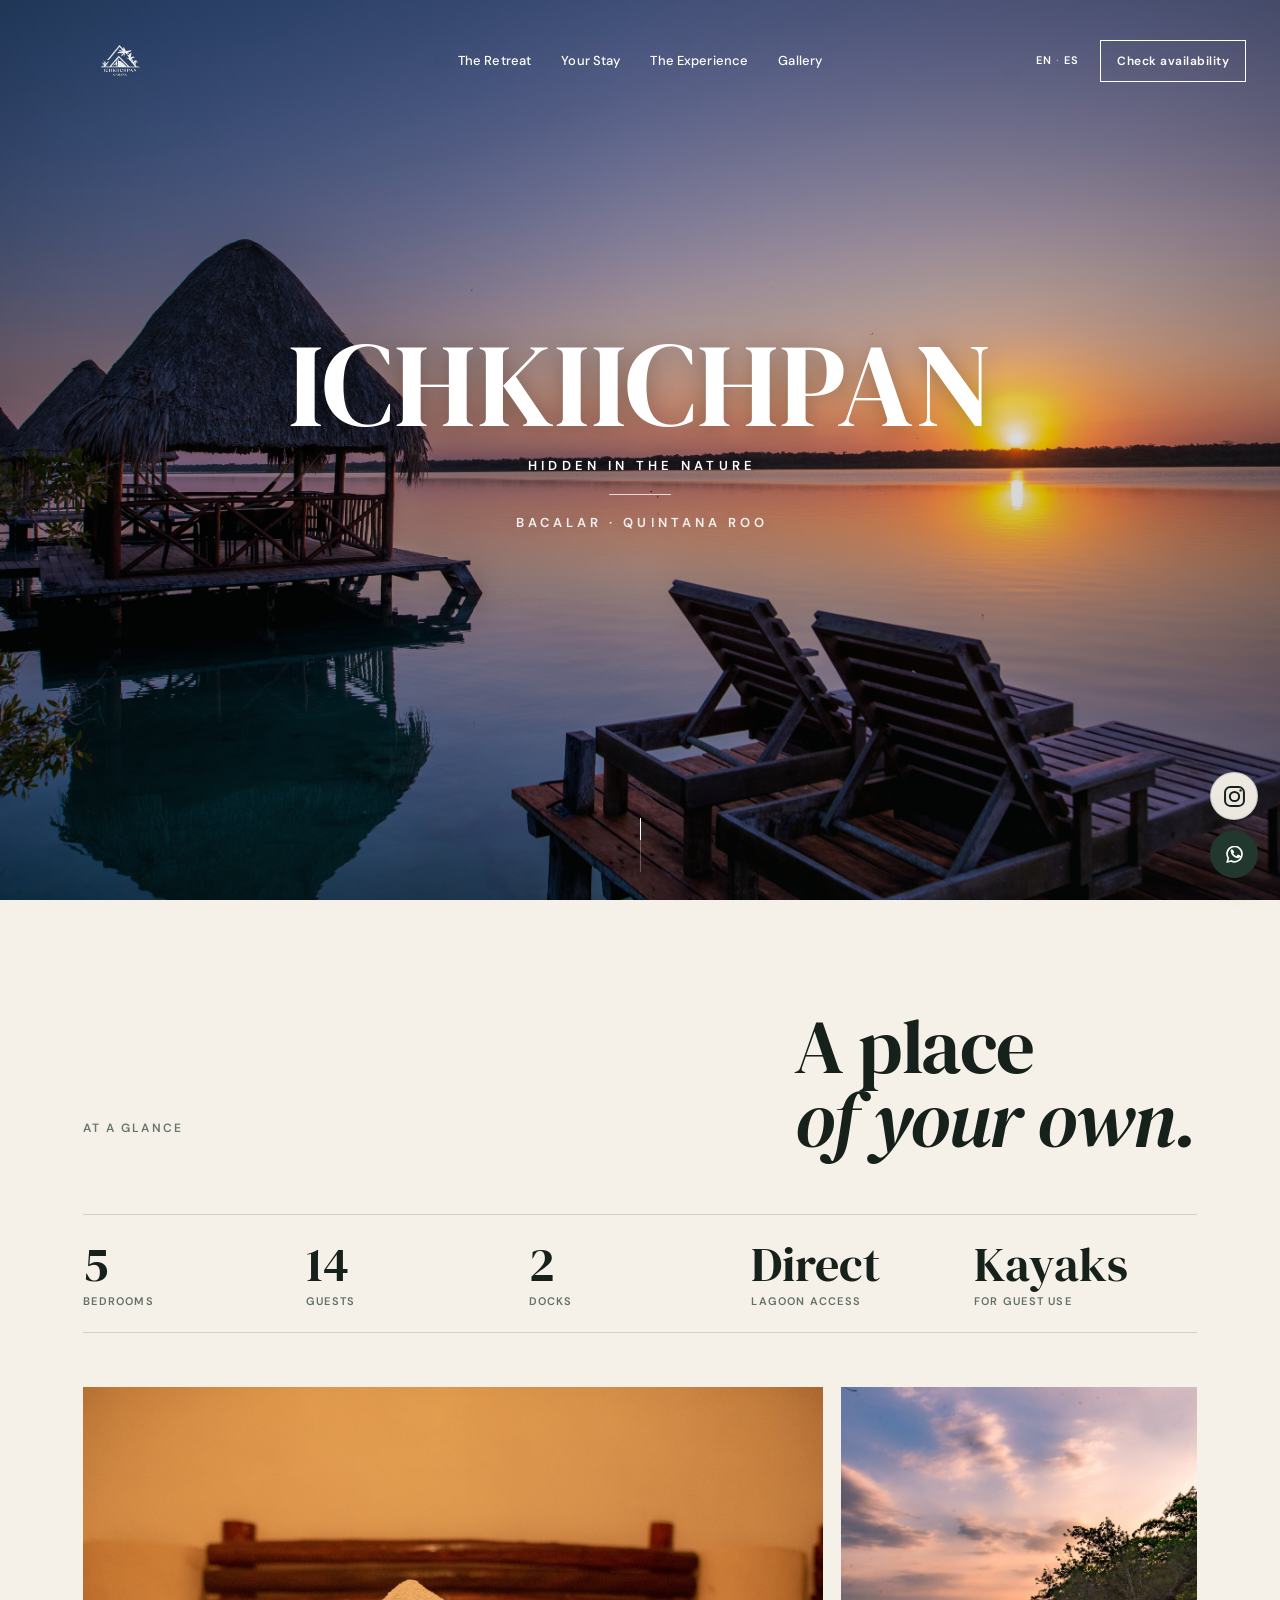
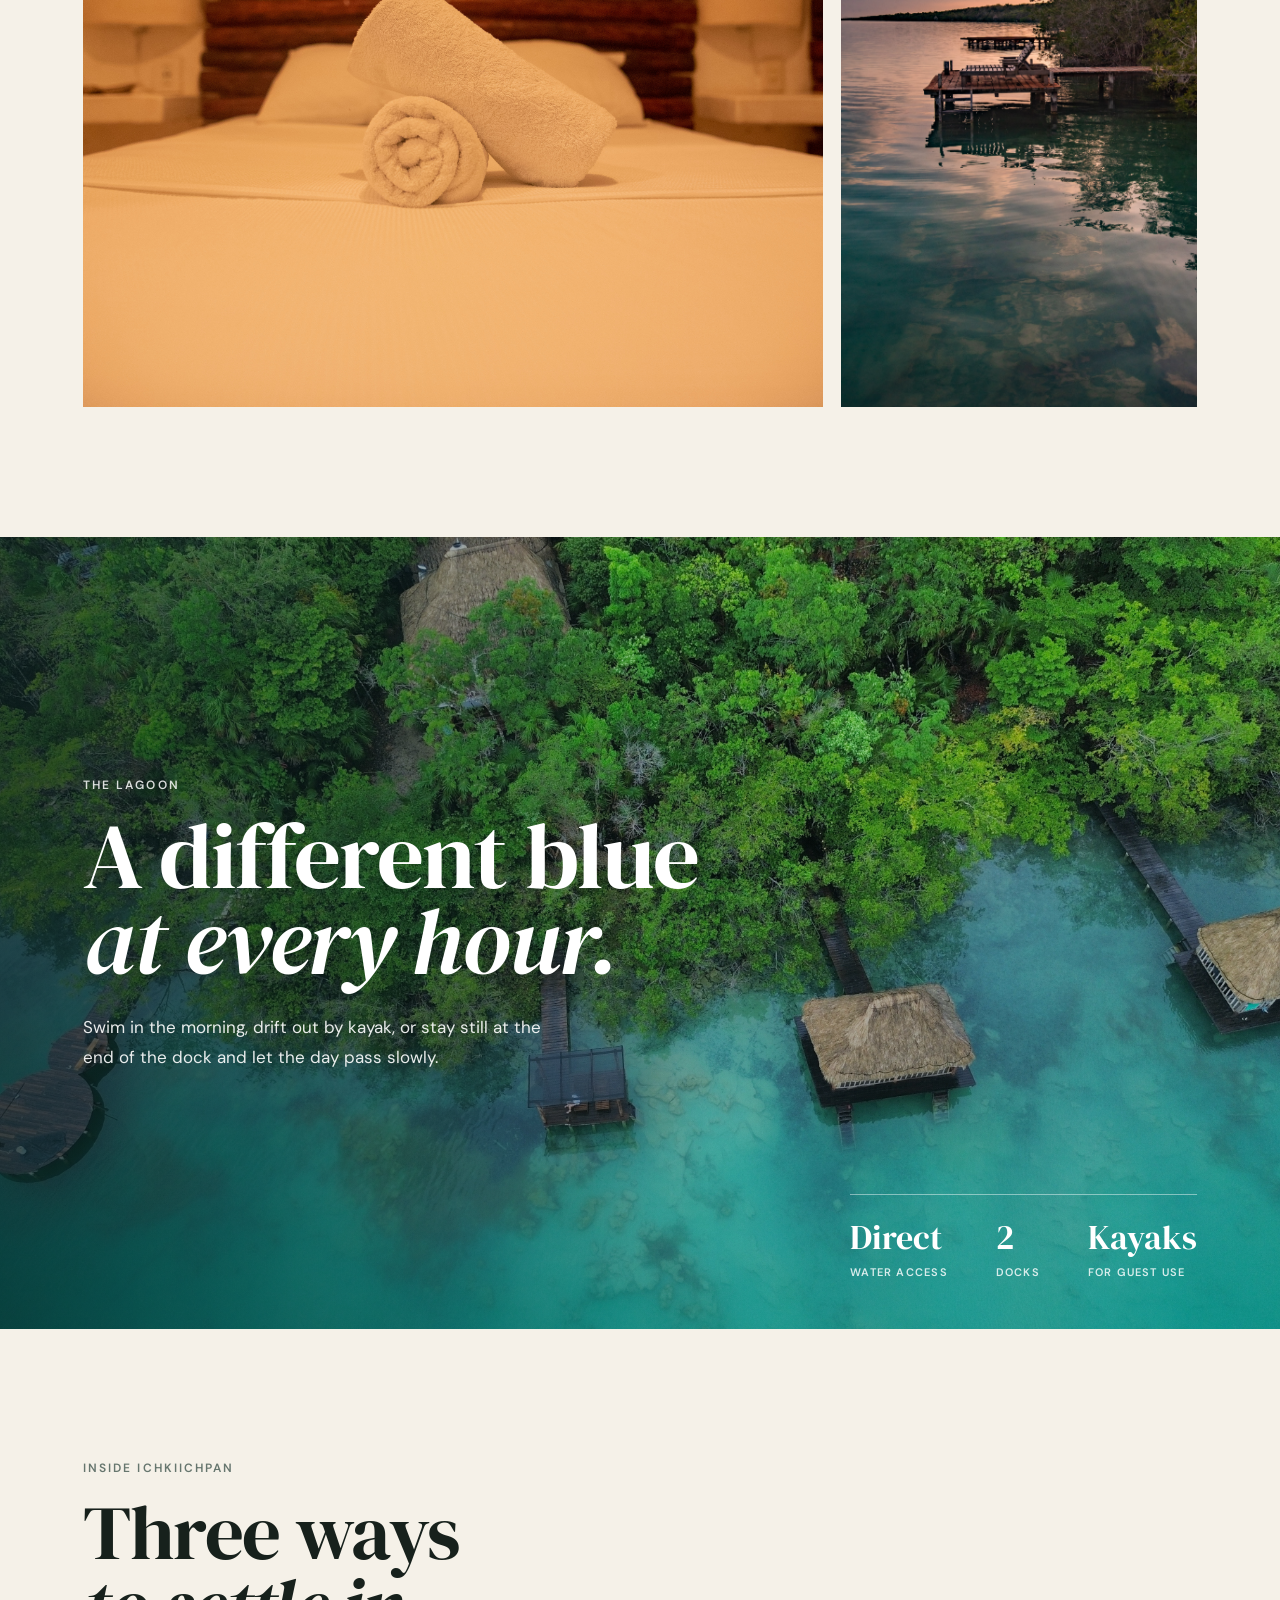
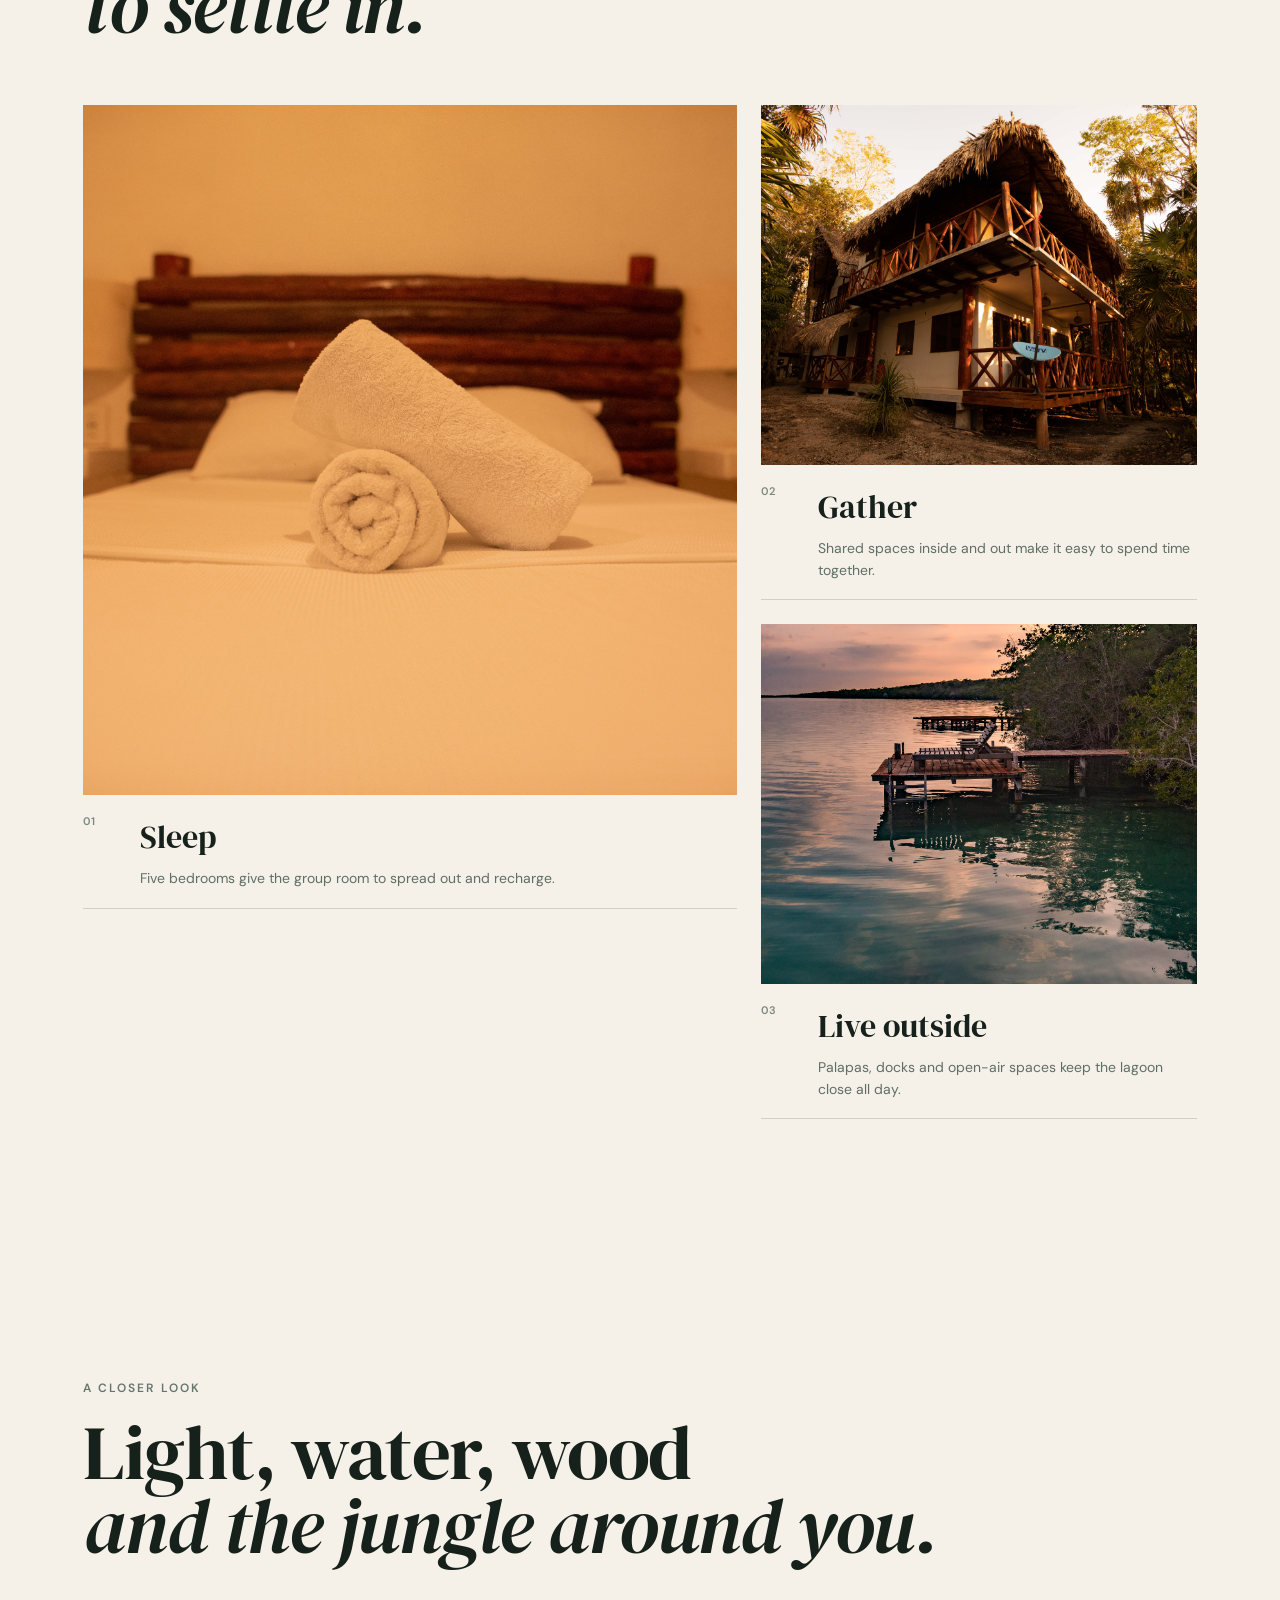
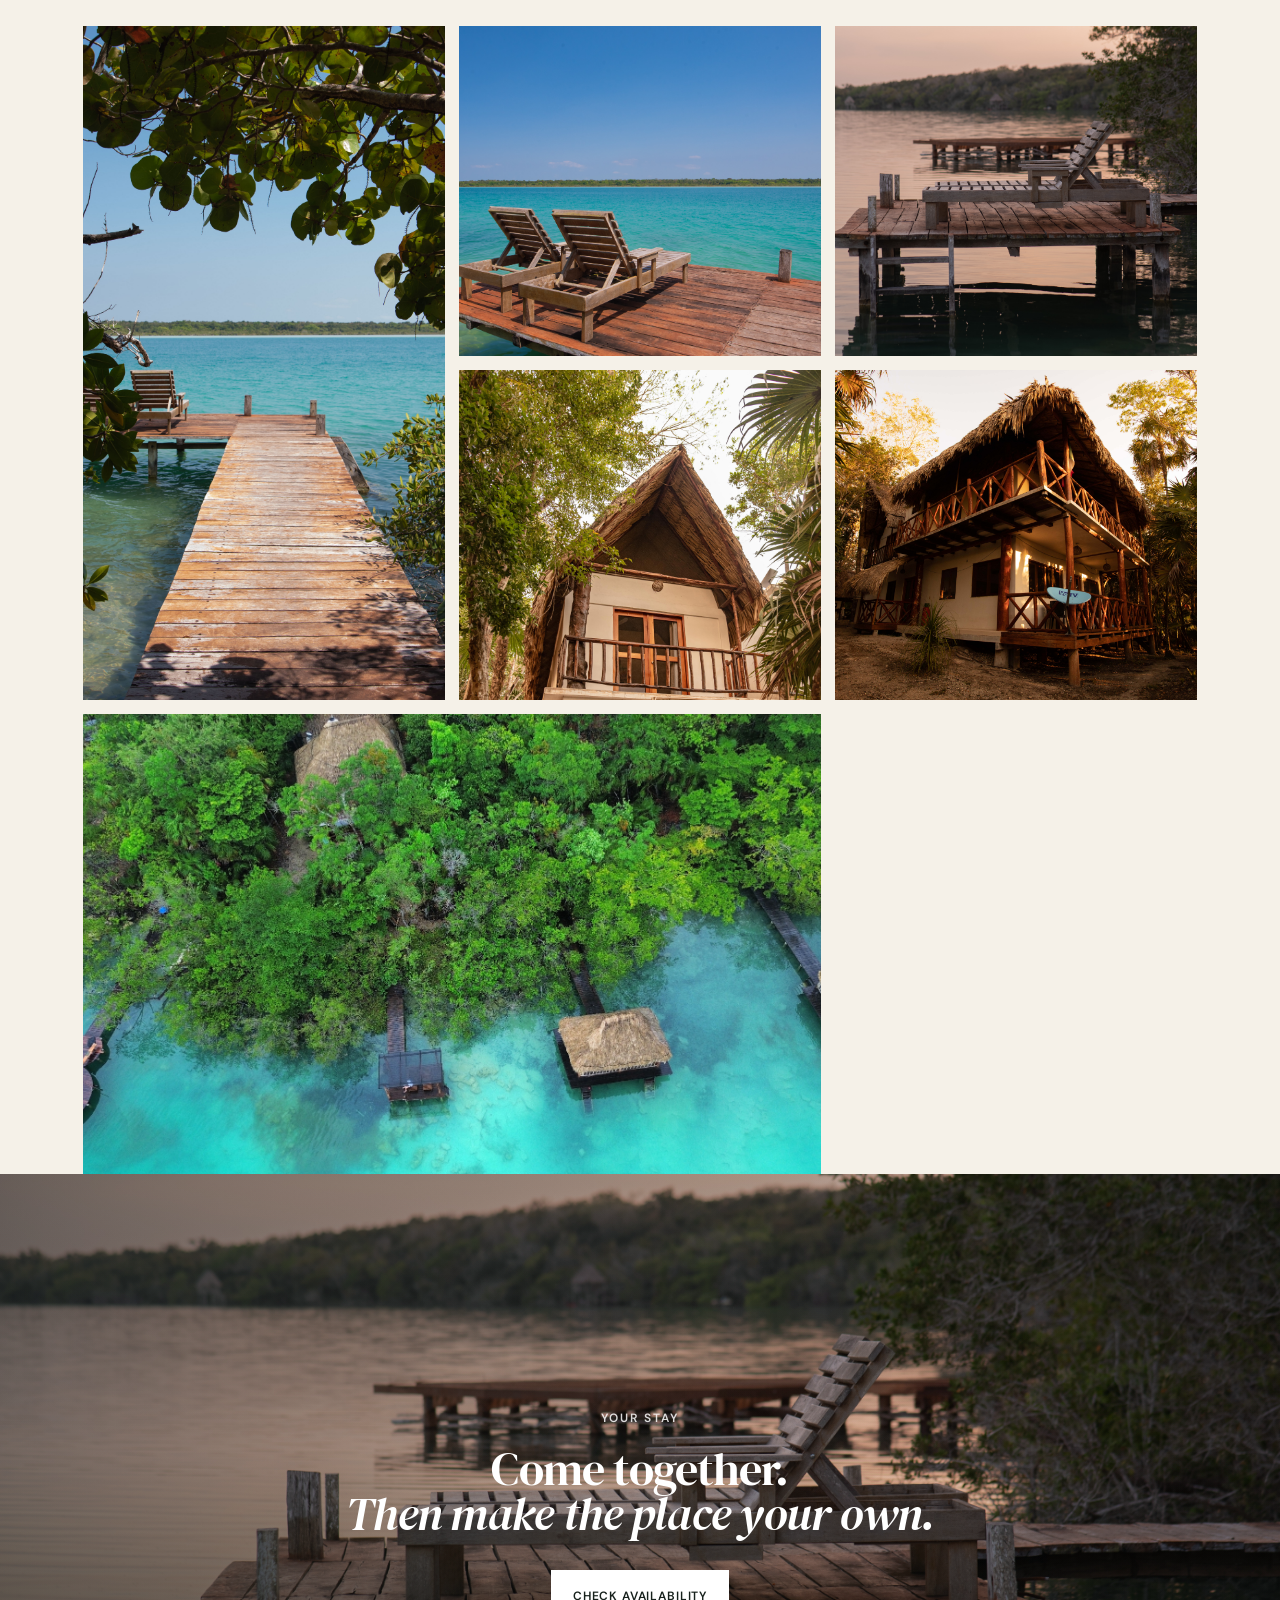
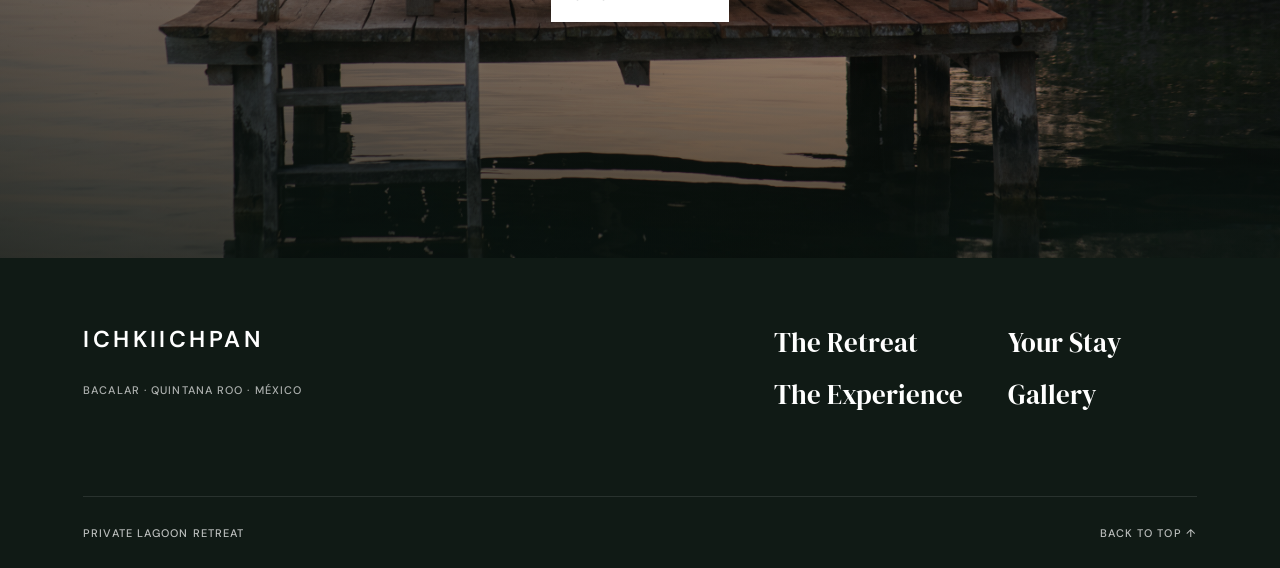
==== index.html @ 02c816b6 "Bust shared styles cache for updated logo size" ====
<!doctype html>
<html lang="en">
<head>
  <meta charset="utf-8" />
  <meta name="viewport" content="width=device-width, initial-scale=1" />
  <meta name="theme-color" content="#1c3028" />
  <meta name="description" content="Ichkiichpan — a private retreat between jungle and lagoon in Bacalar." />
  <title>Ichkiichpan — Bacalar Lagoon Retreat</title>
  <link rel="preconnect" href="https://fonts.googleapis.com">
  <link rel="preconnect" href="https://fonts.gstatic.com" crossorigin>
  <link href="https://fonts.googleapis.com/css2?family=DM+Sans:wght@400;500;600&family=DM+Serif+Display&display=swap" rel="stylesheet">
  <link rel="stylesheet" href="styles.css?v=20260824-06" />
  <link rel="stylesheet" href="closing.css?v=20260824-01" />
  <link rel="stylesheet" href="social-float.css?v=20260824-04" />
</head>
<body>
  <header class="site-header" id="siteHeader">
    <a class="wordmark" href="#top" aria-label="Ichkiichpan home"></a>
    <nav class="desktop-nav" aria-label="Primary navigation">
      <a href="the-retreat.html" data-i18n="navRetreat">The retreat</a>
      <a href="your-stay.html" data-i18n="navStay">Your stay</a>
      <a href="the-experience.html" data-i18n="navLagoon">The experience</a>
      <a href="#gallery" data-i18n="navGallery">Gallery</a>
    </nav>
    <div class="header-actions">
      <button class="lang-button" id="langButton" type="button" aria-label="Change language">EN <span>·</span> ES</button>
      <a class="outline-button" href="reservations.html#book" data-i18n="checkAvailability">Check availability</a>
      <button class="menu-button" id="menuButton" type="button" aria-label="Open menu"><span></span><span></span></button>
    </div>
  </header>
  <main id="top">
    <section class="hero"><div class="hero-photo image-fallback" role="img" aria-label="Sunset over the Bacalar lagoon from Ichkiichpan"></div><div class="hero-shade"></div><div class="hero-center"><p class="hero-name">ICHKIICHPAN</p><h1 data-i18n="heroLine">HIDDEN IN THE NATURE</h1><span class="hero-rule"></span><p class="hero-location">BACALAR · QUINTANA ROO</p></div><div class="scroll-cue" aria-hidden="true"><span></span></div></section>
    <section class="glance section-pad" id="glance"><div class="glance-head"><p class="kicker" data-i18n="glanceLabel">At a glance</p><h2 data-i18n="glanceTitle">A place<br><em>of your own.</em></h2></div><div class="fact-row" aria-label="Property highlights"><div><strong>5</strong><span data-i18n="factBedrooms">Bedrooms</span></div><div><strong>14</strong><span data-i18n="factGuests">Guests</span></div><div><strong>2</strong><span data-i18n="factDocks">Docks</span></div><div><strong data-i18n="factDirect">Direct</strong><span data-i18n="factLagoon">Lagoon access</span></div><div><strong data-i18n="factKayaks">Kayaks</strong><span data-i18n="factIncluded">For guest use</span></div></div><div class="glance-images"><div class="glance-main image-fallback bedroom-photo" role="img" aria-label="Bedroom at Ichkiichpan"></div><div class="glance-side image-fallback outdoor-photo" role="img" aria-label="Outdoor living beside the lagoon"></div></div></section>
    <section class="lagoon-story" id="lagoon"><div class="lagoon-image image-fallback aerial-photo" role="img" aria-label="Aerial view of Ichkiichpan and its lagoon docks"></div><div class="lagoon-overlay"></div><div class="lagoon-copy"><p class="kicker light" data-i18n="lagoonLabel">The lagoon</p><h2 data-i18n="lagoonTitle">A different blue<br><em>at every hour.</em></h2><p data-i18n="lagoonBody">Swim in the morning, drift out by kayak, or stay still at the end of the dock and let the day pass slowly.</p></div><div class="lagoon-stats"><div><strong data-i18n="statDirect">Direct</strong><span data-i18n="statAccess">water access</span></div><div><strong>2</strong><span data-i18n="statDocks">docks</span></div><div><strong data-i18n="statKayaks">Kayaks</strong><span data-i18n="statIncluded">for guest use</span></div></div></section>
    <section class="spaces section-pad" id="spaces"><div class="section-heading"><p class="kicker" data-i18n="spacesLabel">Inside Ichkiichpan</p><h2 data-i18n="spacesTitle">Three ways<br><em>to settle in.</em></h2></div><div class="spaces-layout"><div class="space-card space-card-wide"><div class="space-image image-fallback bedroom-photo" role="img" aria-label="Warm bedroom at Ichkiichpan"></div><div class="space-caption"><span>01</span><div><strong data-i18n="sleepTitle">Sleep</strong><p data-i18n="sleepBody">Five bedrooms give the group room to spread out and recharge.</p></div></div></div><div class="space-card"><div class="space-image image-fallback house-photo" role="img" aria-label="Main Ichkiichpan cabin exterior"></div><div class="space-caption"><span>02</span><div><strong data-i18n="gatherTitle">Gather</strong><p data-i18n="gatherBody">Shared spaces inside and out make it easy to spend time together.</p></div></div></div><div class="space-card"><div class="space-image image-fallback outdoor-photo" role="img" aria-label="Lagoon-side outdoor living"></div><div class="space-caption"><span>03</span><div><strong data-i18n="outsideTitle">Live outside</strong><p data-i18n="outsideBody">Palapas, docks and open-air spaces keep the lagoon close all day.</p></div></div></div></div></section>
    <section class="gallery section-pad" id="gallery"><div class="section-heading gallery-heading"><div><p class="kicker" data-i18n="galleryLabel">A closer look</p><h2 data-i18n="galleryTitle">Light, water, wood<br><em>and the jungle around you.</em></h2></div></div><div class="gallery-grid"><div class="gallery-tile tall image-fallback jungle-dock-photo" role="img" aria-label="Private dock framed by jungle foliage"></div><div class="gallery-tile image-fallback blue-water-photo" role="img" aria-label="Turquoise Bacalar lagoon"></div><div class="gallery-tile image-fallback sunset-dock-photo" role="img" aria-label="Private dock at sunset"></div><div class="gallery-tile image-fallback cabin-gallery-photo" role="img" aria-label="Ichkiichpan cabin in the jungle"></div><div class="gallery-tile image-fallback house-photo" role="img" aria-label="Cabin exterior"></div><div class="gallery-tile wide image-fallback aerial-photo" role="img" aria-label="Aerial view of Ichkiichpan and the lagoon"></div></div></section>
    <section class="shared-closing"><div class="shared-closing-image"></div><div class="shared-closing-shade"></div><div class="shared-closing-copy"><p class="kicker light">Your stay</p><h2>Come together.<br><em>Then make the place your own.</em></h2><a class="solid-button light-button" href="reservations.html#book" data-i18n="checkAvailability">Check availability</a></div></section>
  </main>
  <footer class="site-footer"><div class="footer-brand"><strong>ICHKIICHPAN</strong><span>BACALAR · QUINTANA ROO · MÉXICO</span></div><div class="footer-links"><a href="the-retreat.html" data-i18n="navRetreat">The retreat</a><a href="your-stay.html" data-i18n="navStay">Your stay</a><a href="the-experience.html" data-i18n="navLagoon">The experience</a><a href="#gallery" data-i18n="navGallery">Gallery</a></div><div class="footer-bottom"><span data-i18n="footerLine">Private lagoon retreat</span><a href="#top" data-i18n="backTop">Back to top ↑</a></div></footer>
  <div class="social-float" aria-label="Contact Ichkiichpan"></div>
  <div class="mobile-menu" id="mobileMenu" aria-hidden="true"><button class="mobile-close" id="menuClose" type="button" data-i18n="close">Close ×</button><nav><a href="the-retreat.html" data-i18n="navRetreat">The retreat</a><a href="your-stay.html" data-i18n="navStay">Your stay</a><a href="the-experience.html" data-i18n="navLagoon">The experience</a><a href="#gallery" data-i18n="navGallery">Gallery</a></nav><a class="solid-button" href="reservations.html#book" data-i18n="checkAvailability">Check availability</a></div>
  <script src="social-float.js?v=20260824-04"></script><script src="public-home.js?v=20260823-01"></script>
</body></html>
---- styles.css ----
:root{--ink:#17211c;--green:#22372d;--green-deep:#17271f;--lagoon:#2fb9b2;--sand:#eee5d5;--stone:#f5f1e8;--wood:#765039;--sunset:#d77e5e;--white:#fff;--line:rgba(23,33,28,.16);--serif:"DM Serif Display",Georgia,serif;--sans:"DM Sans",Arial,sans-serif}*{box-sizing:border-box}html{scroll-behavior:smooth}body{margin:0;background:var(--stone);color:var(--ink);font-family:var(--sans);font-size:17px;line-height:1.55}a{color:inherit;text-decoration:none}button{font:inherit}.site-header{position:fixed;z-index:50;top:0;left:0;right:0;display:grid;grid-template-columns:1fr auto 1fr;align-items:center;padding:22px 34px;color:#fff;transition:.35s ease;border-bottom:1px solid transparent}.site-header.scrolled{background:rgba(245,241,232,.94);backdrop-filter:blur(18px);color:var(--ink);border-bottom-color:var(--line);padding-top:16px;padding-bottom:16px}.wordmark{width:172px;height:78px;background:url("assets/logo.webp") center/contain no-repeat;display:block}.site-header:not(.scrolled) .wordmark{filter:invert(1);mix-blend-mode:screen}.site-header.scrolled .wordmark{filter:none}.desktop-nav{display:flex;gap:30px;font-size:13px;font-weight:500;letter-spacing:.01em}.desktop-nav a{position:relative}.desktop-nav a:after{content:"";position:absolute;height:1px;left:0;right:100%;bottom:-5px;background:currentColor;transition:.25s}.desktop-nav a:hover:after{right:0}.header-actions{justify-self:end;display:flex;align-items:center;gap:15px}.lang-button,.menu-button{border:0;background:none;color:inherit}.lang-button{font-size:11px;font-weight:600;letter-spacing:.1em;cursor:pointer}.lang-button span{opacity:.45}.outline-button{border:1px solid currentColor;padding:11px 16px;font-size:12px;font-weight:600;letter-spacing:.04em}.menu-button{display:none;width:38px;height:38px;padding:9px;flex-direction:column;justify-content:center;gap:6px}.menu-button span{display:block;height:1px;width:100%;background:currentColor}.image-fallback{background-color:#516a5d;background-size:cover;background-position:center}.hero{position:relative;height:100svh;min-height:700px;color:#fff;overflow:hidden;display:grid;place-items:center}.hero-photo{position:absolute;inset:0;background-image:url("assets/hero-sunset.jpg");background-position:center 48%;background-size:cover}.hero-shade{position:absolute;inset:0;background:linear-gradient(180deg,rgba(7,17,13,.2),rgba(7,17,13,.04) 45%,rgba(7,17,13,.28)),linear-gradient(90deg,rgba(8,17,13,.12),rgba(8,17,13,.02),rgba(8,17,13,.12))}.hero-center{position:relative;z-index:2;text-align:center;display:flex;flex-direction:column;align-items:center;justify-content:center;padding:0 24px;transform:translateY(-2vh);text-shadow:0 3px 24px rgba(0,0,0,.28)}.hero-name{margin:0;font-family:var(--serif);font-size:clamp(78px,9.2vw,156px);line-height:.86;letter-spacing:.005em;font-weight:400}.hero-center h1{margin:23px 0 0;font-family:var(--sans);font-size:clamp(13px,1vw,17px);line-height:1.2;letter-spacing:.33em;font-weight:600;text-indent:.33em}.hero-rule{display:block;width:62px;height:1px;background:rgba(255,255,255,.76);margin:20px 0}.hero-location{margin:0;font-size:clamp(13px,1vw,17px);line-height:1.2;letter-spacing:.31em;font-weight:600;text-indent:.31em;opacity:.9}.scroll-cue{position:absolute;bottom:28px;left:50%;z-index:2;width:1px;height:54px;background:rgba(255,255,255,.28);overflow:hidden}.scroll-cue span{display:block;width:1px;height:22px;background:#fff;animation:scrollCue 2.1s ease-in-out infinite}@keyframes scrollCue{0%{transform:translateY(-24px);opacity:0}30%{opacity:1}100%{transform:translateY(56px);opacity:0}}.kicker{font-size:12px;text-transform:uppercase;letter-spacing:.17em;font-weight:600;margin:0 0 18px;color:#66766e}.kicker.light{color:rgba(255,255,255,.84)}h2,h3{font-family:var(--serif);font-weight:400;margin:0}.section-pad{padding:130px 6.5vw}.section-pad-tight{padding:10px 6.5vw 130px}.intro{display:grid;grid-template-columns:1fr 2fr;gap:8vw}.intro-label{padding-top:12px}.mini-rule{display:block;width:54px;height:1px;background:var(--line);margin-top:30px}.intro-copy{max-width:880px}.intro-copy h2,.section-heading h2,.glance-head h2{font-size:clamp(62px,6vw,98px);line-height:.95;letter-spacing:-.02em}.intro-copy>p{margin:34px 0 0 auto;max-width:540px;font-size:17px;line-height:1.8;color:#4f5f57}.editorial-grid{display:grid;grid-template-columns:1.45fr .72fr;grid-template-rows:auto auto;gap:24px 6vw}.editorial-image{min-height:620px;background-size:cover;background-position:center}.dock-path-photo{grid-row:1/3;background-image:linear-gradient(rgba(18,34,26,.06),rgba(18,34,26,.06)),url("assets/dock-path.jpg")}.editorial-note{padding-top:70px}.editorial-note .number{display:block;font-family:var(--serif);font-size:50px;color:#9d8f79;margin-bottom:48px}.editorial-note h3{font-size:54px;line-height:1;margin-bottom:24px}.editorial-note>p:last-of-type{font-size:17px;color:#5d6c64;line-height:1.75;max-width:410px}.portrait{min-height:500px}.cabin-photo{background-image:url("assets/cabin-portrait.jpg");background-position:center 36%}.text-link{display:inline-block;margin-top:24px;font-size:12px;font-weight:600;text-transform:uppercase;letter-spacing:.11em;border-bottom:1px solid currentColor;padding-bottom:4px}.glance{padding-top:110px}.glance-head{display:flex;justify-content:space-between;align-items:flex-end;gap:60px;margin-bottom:58px}.glance-head h2{max-width:650px}.fact-row{display:grid;grid-template-columns:repeat(5,1fr);border-top:1px solid var(--line);border-bottom:1px solid var(--line);margin-bottom:54px}.fact-row div{padding:25px 18px 22px 0;display:grid;gap:5px}.fact-row strong{font-family:var(--serif);font-size:48px;font-weight:400;line-height:1}.fact-row span{font-size:11px;font-weight:600;text-transform:uppercase;letter-spacing:.11em;color:#617068}.glance-images{display:grid;grid-template-columns:1.35fr .65fr;gap:18px}.glance-main{height:620px}.glance-side{height:620px}.lagoon-story{min-height:88vh;position:relative;color:#fff;display:flex;align-items:center;overflow:hidden}.lagoon-image{position:absolute;inset:0;background-image:url("assets/aerial-lagoon.jpg");background-position:center;background-size:cover}.lagoon-overlay{position:absolute;inset:0;background:linear-gradient(90deg,rgba(9,30,29,.68),rgba(9,30,29,.12) 60%),linear-gradient(0deg,rgba(9,30,29,.32),transparent)}.lagoon-copy{position:relative;z-index:2;padding-left:6.5vw;max-width:820px}.lagoon-copy h2{font-size:clamp(76px,7.3vw,120px);line-height:.91;letter-spacing:-.02em}.lagoon-copy p:last-child{max-width:490px;font-size:17px;line-height:1.75;color:rgba(255,255,255,.9);margin-top:30px}.lagoon-stats{position:absolute;z-index:2;right:6.5vw;bottom:48px;display:flex;gap:48px;border-top:1px solid rgba(255,255,255,.45);padding-top:16px}.lagoon-stats div{display:grid}.lagoon-stats strong{font-family:var(--serif);font-size:34px;font-weight:400}.lagoon-stats span{font-size:11px;font-weight:600;text-transform:uppercase;letter-spacing:.11em;opacity:.82}.section-heading{max-width:930px;margin-bottom:64px}.spaces-layout{display:grid;grid-template-columns:1.2fr .8fr;gap:24px}.space-card-wide{grid-row:span 2}.space-image{height:360px;background-size:cover;background-position:center}.space-card-wide .space-image{height:690px}.bedroom-photo{background-image:url("assets/bedroom.jpg")}.house-photo{background-image:url("assets/cabin-exterior.jpg")}.outdoor-photo{background-image:url("assets/outdoor.jpg");background-position:center 56%}.space-caption{display:grid;grid-template-columns:42px 1fr;gap:15px;padding:18px 0 7px;border-bottom:1px solid var(--line)}.space-caption span{font-size:11px;font-weight:600;color:#7d8982}.space-caption strong{font-family:var(--serif);font-size:32px;font-weight:400}.space-caption p{font-size:14px;line-height:1.55;color:#5f6e66;margin:5px 0 11px}.gallery-grid{display:grid;grid-template-columns:1fr 1fr 1fr;grid-auto-rows:330px;gap:14px}.gallery-tile{min-height:100%;background-size:cover;background-position:center}.gallery-tile.tall{grid-row:span 2}.gallery-tile.wide{grid-column:span 2;height:520px}.jungle-dock-photo{background-image:url("assets/dock-path.jpg")}.blue-water-photo{background-image:url("assets/lagoon-blue.jpg")}.sunset-dock-photo{background-image:url("assets/sunset-dock.jpg")}.cabin-gallery-photo{background-image:url("assets/cabin-portrait.jpg")}.aerial-photo{background-image:url("assets/aerial-lagoon.jpg")}.availability{background:var(--green-deep);color:#fff;padding:145px 6.5vw}.availability-inner{max-width:940px}.availability h2{font-family:var(--serif);font-size:clamp(78px,7.8vw,122px);line-height:.91;letter-spacing:-.02em;font-weight:400}.availability p:not(.kicker){font-size:17px;color:rgba(255,255,255,.76);max-width:550px;line-height:1.75;margin:30px 0}.solid-button{display:inline-flex;align-items:center;justify-content:center;border:0;background:var(--green);color:#fff;padding:16px 22px;min-height:52px;font-size:12px;font-weight:600;letter-spacing:.07em;text-transform:uppercase}.light-button{background:#fff;color:var(--ink)}.site-footer{background:#101a15;color:#fff;padding:64px 6.5vw 26px;display:grid;grid-template-columns:1fr auto;gap:80px}.footer-brand{display:grid;gap:8px}.footer-brand strong{font-size:23px;font-weight:600;letter-spacing:.15em}.footer-brand span{font-size:11px;font-weight:500;letter-spacing:.1em;opacity:.66}.footer-links{display:grid;grid-template-columns:repeat(2,1fr);gap:10px 45px;font-family:var(--serif);font-size:27px}.footer-bottom{grid-column:1/-1;padding-top:28px;border-top:1px solid rgba(255,255,255,.15);display:flex;justify-content:space-between;font-size:11px;font-weight:500;text-transform:uppercase;letter-spacing:.1em;opacity:.72}.mobile-menu{position:fixed;z-index:100;inset:0;background:var(--stone);padding:30px;display:none;flex-direction:column;color:var(--ink)}.mobile-menu.open{display:flex}.mobile-close{align-self:flex-end;border:0;background:none;font-size:12px;font-weight:600;text-transform:uppercase;letter-spacing:.1em}.mobile-menu nav{display:grid;margin:auto 0;gap:12px}.mobile-menu nav a{font-family:var(--serif);font-size:54px;line-height:1}[data-hidden-future-page]{display:none!important}@media(max-width:1050px){.desktop-nav{display:none}.site-header{grid-template-columns:1fr auto}.menu-button{display:flex}.outline-button{display:none}.editorial-grid{grid-template-columns:1.2fr .8fr}.spaces-layout{grid-template-columns:1fr 1fr}.fact-row{grid-template-columns:repeat(3,1fr)}.fact-row div:nth-child(n+4){border-top:1px solid var(--line)}.gallery-grid{grid-template-columns:1fr 1fr}}@media(max-width:760px){body{font-size:16px}.site-header{padding:18px}.wordmark{width:118px;height:56px}.lang-button{display:none}.hero{min-height:690px}.hero-center{padding:0 18px;transform:translateY(-2vh)}.hero-name{font-size:58px;letter-spacing:.005em}.hero-center h1,.hero-location{font-size:10px;letter-spacing:.25em;text-indent:.25em}.hero-center h1{margin-top:16px}.hero-rule{margin:16px 0}.section-pad{padding:88px 24px}.section-pad-tight{padding:0 24px 88px}.intro{grid-template-columns:1fr;gap:35px}.kicker{font-size:11px}.intro-copy h2,.section-heading h2,.glance-head h2{font-size:54px}.intro-copy>p{font-size:16px}.editorial-grid{display:flex;flex-direction:column}.dock-path-photo{min-height:560px}.editorial-note{padding:38px 0}.editorial-note h3{font-size:48px}.editorial-note>p:last-of-type{font-size:16px}.portrait{min-height:460px}.glance-head{display:block;margin-bottom:42px}.glance-head .kicker{margin-bottom:20px}.fact-row{grid-template-columns:1fr 1fr;margin-bottom:38px}.fact-row div{padding:18px 10px 18px 0;border-top:1px solid var(--line)}.fact-row div:first-child,.fact-row div:nth-child(2){border-top:0}.fact-row strong{font-size:38px}.fact-row span{font-size:10px}.glance-images{grid-template-columns:1fr}.glance-main{height:510px}.glance-side{height:390px}.lagoon-story{min-height:720px;align-items:flex-end}.lagoon-copy{padding:0 24px 170px}.lagoon-copy h2{font-size:58px}.lagoon-copy p:last-child{font-size:16px}.lagoon-stats{left:24px;right:24px;bottom:28px;gap:16px;justify-content:space-between}.lagoon-stats strong{font-size:30px}.lagoon-stats span{font-size:9px}.section-heading{margin-bottom:42px}.spaces-layout{display:block}.space-card{margin-bottom:42px}.space-image,.space-card-wide .space-image{height:500px}.space-card-wide .space-image{height:570px}.space-caption strong{font-size:30px}.space-caption p{font-size:13px}.gallery-grid{grid-template-columns:1fr;grid-auto-rows:460px}.gallery-tile.tall,.gallery-tile.wide{grid-row:auto;grid-column:auto;height:460px}.availability{padding:105px 24px}.availability h2{font-size:60px}.availability p:not(.kicker){font-size:16px}.site-footer{padding:56px 24px 24px;grid-template-columns:1fr;gap:45px}.footer-bottom{grid-column:auto}.mobile-menu{padding:22px}.mobile-menu nav a{font-size:46px}}@media(prefers-reduced-motion:reduce){html{scroll-behavior:auto}.scroll-cue span{animation:none}.site-header{transition:none}}
---- closing.css ----
.shared-closing{position:relative;min-height:76vh;overflow:hidden;color:#fff;display:flex;align-items:center;justify-content:center;text-align:center}.shared-closing-image{position:absolute;inset:0;background:url("assets/sunset-dock.jpg") center/cover no-repeat}.shared-closing-shade{position:absolute;inset:0;background:linear-gradient(180deg,rgba(7,17,13,.15),rgba(7,17,13,.02) 40%,rgba(7,17,13,.62)),linear-gradient(90deg,rgba(8,17,13,.38),rgba(8,17,13,.04) 72%)}.shared-closing-copy{position:relative;z-index:2;padding:80px 24px}.shared-closing-copy h2{font-family:var(--serif);font-weight:400;margin:0;font-size:clamp(36px,3.6vw,58px);line-height:.98;letter-spacing:-.02em}.shared-closing-copy .solid-button{margin-top:34px}@media(max-width:760px){.shared-closing{min-height:650px}.shared-closing-copy h2{font-size:29px}}
---- social-float.css ----
.social-float{position:fixed;right:22px;bottom:22px;z-index:44;display:flex;flex-direction:column;gap:10px}.social-float-link{width:48px;height:48px;border-radius:50%;display:grid;place-items:center;background:rgba(245,241,232,.96);color:#17211c;border:1px solid rgba(23,33,28,.18);box-shadow:0 8px 24px rgba(7,17,13,.16);backdrop-filter:blur(12px);transition:transform .2s ease,background .2s ease,color .2s ease,border-color .2s ease}.social-float-link svg{width:21px;height:21px;display:block}.social-float-link:hover{transform:translateY(-2px);background:#22372d;color:#fff;border-color:#22372d}.social-float-link.whatsapp{background:#22372d;color:#fff;border-color:#22372d}.social-float-link.whatsapp svg{width:17px;height:17px}.social-float-link.whatsapp:hover{background:#17271f}.reservations-page .social-float{bottom:22px}@media(max-width:760px){.social-float{right:14px;bottom:14px;gap:8px}.social-float-link{width:44px;height:44px}.social-float-link svg{width:19px;height:19px}.social-float-link.whatsapp svg{width:16px;height:16px}.reservations-page .social-float{bottom:78px}}@media(prefers-reduced-motion:reduce){.social-float-link{transition:none}}
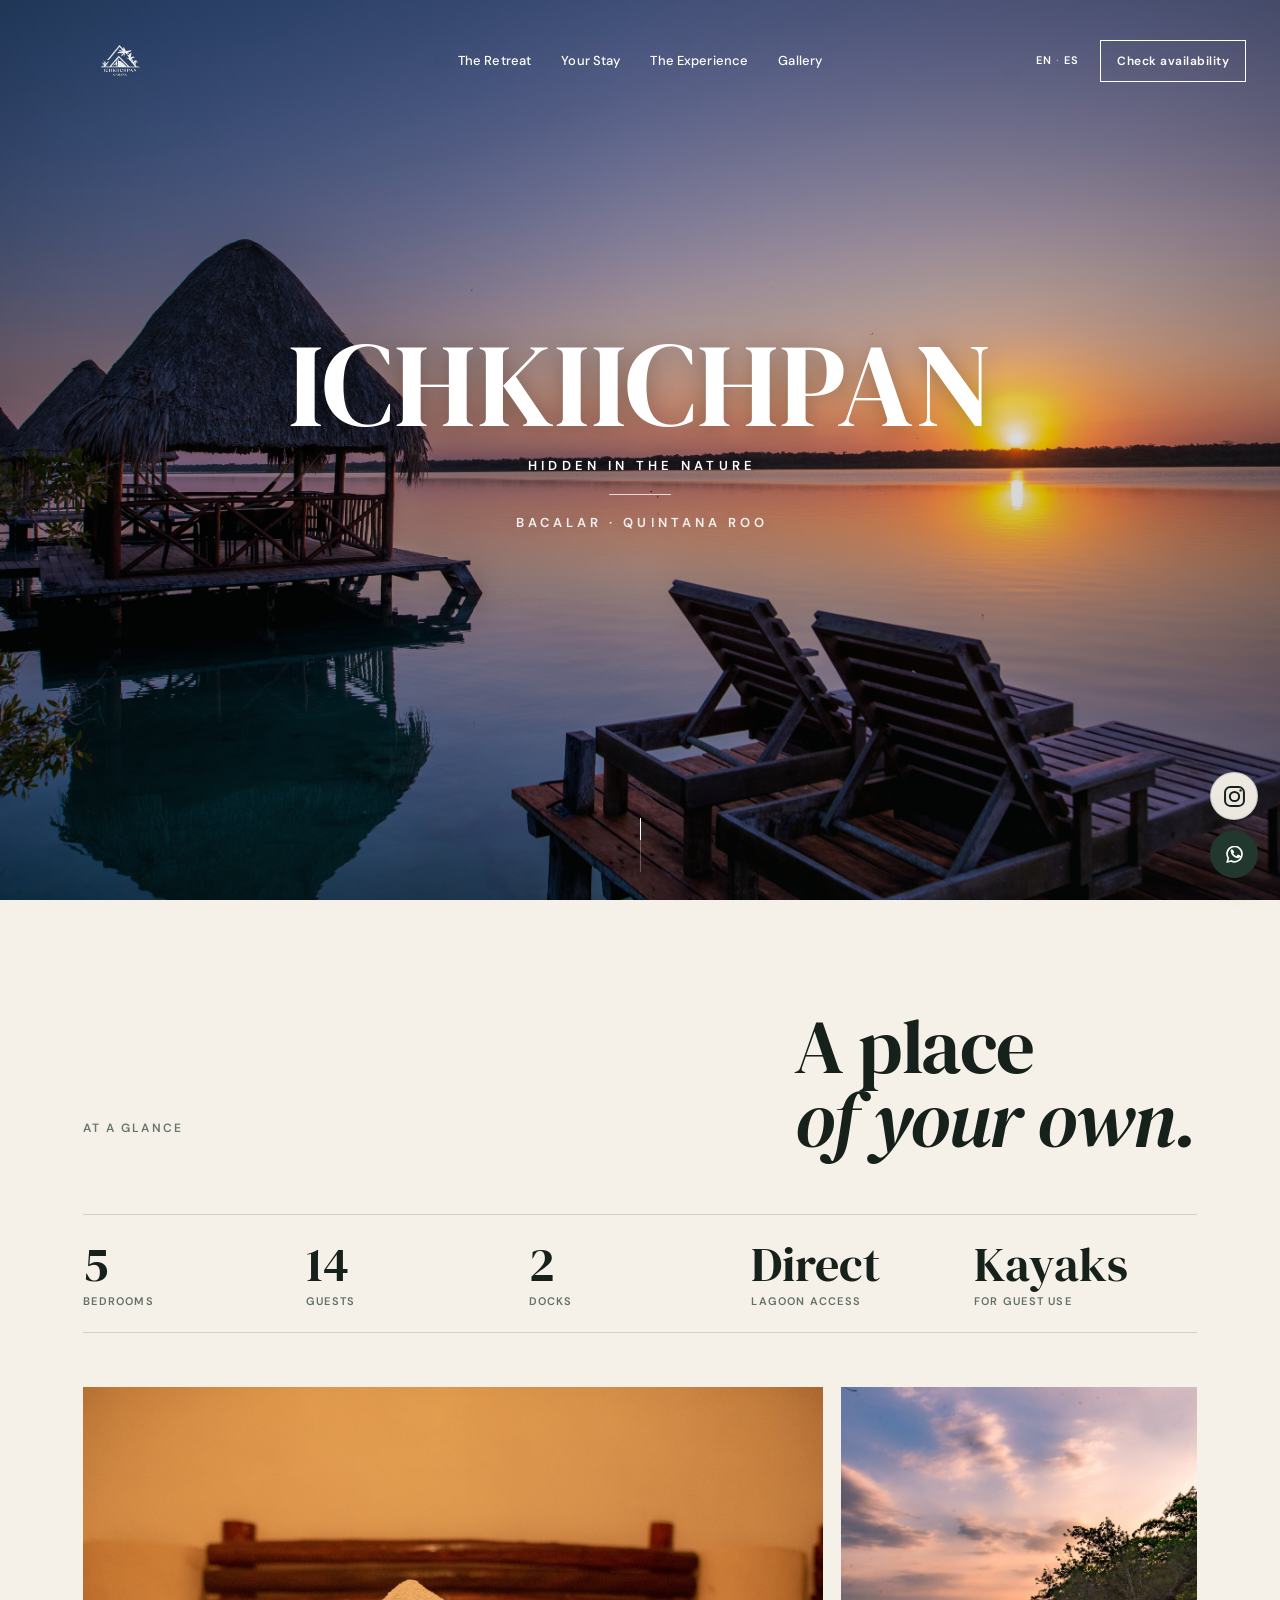
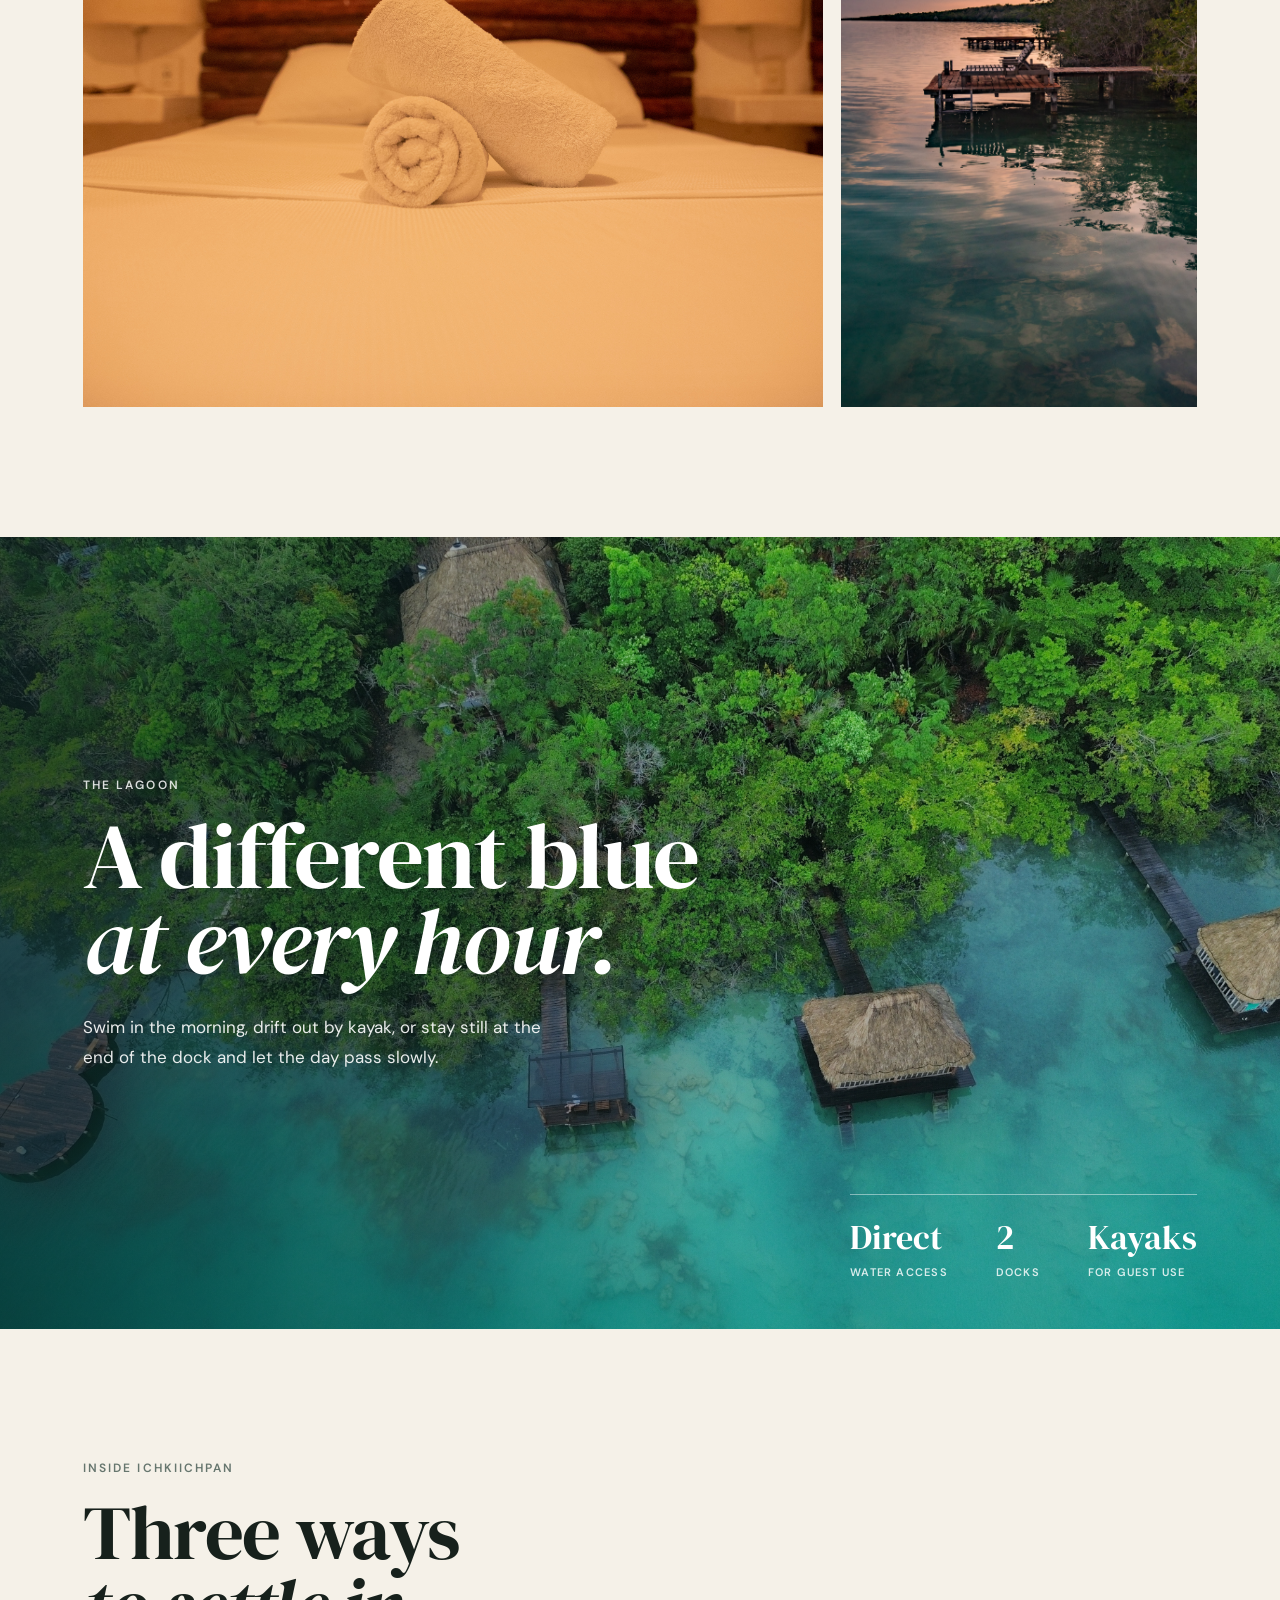
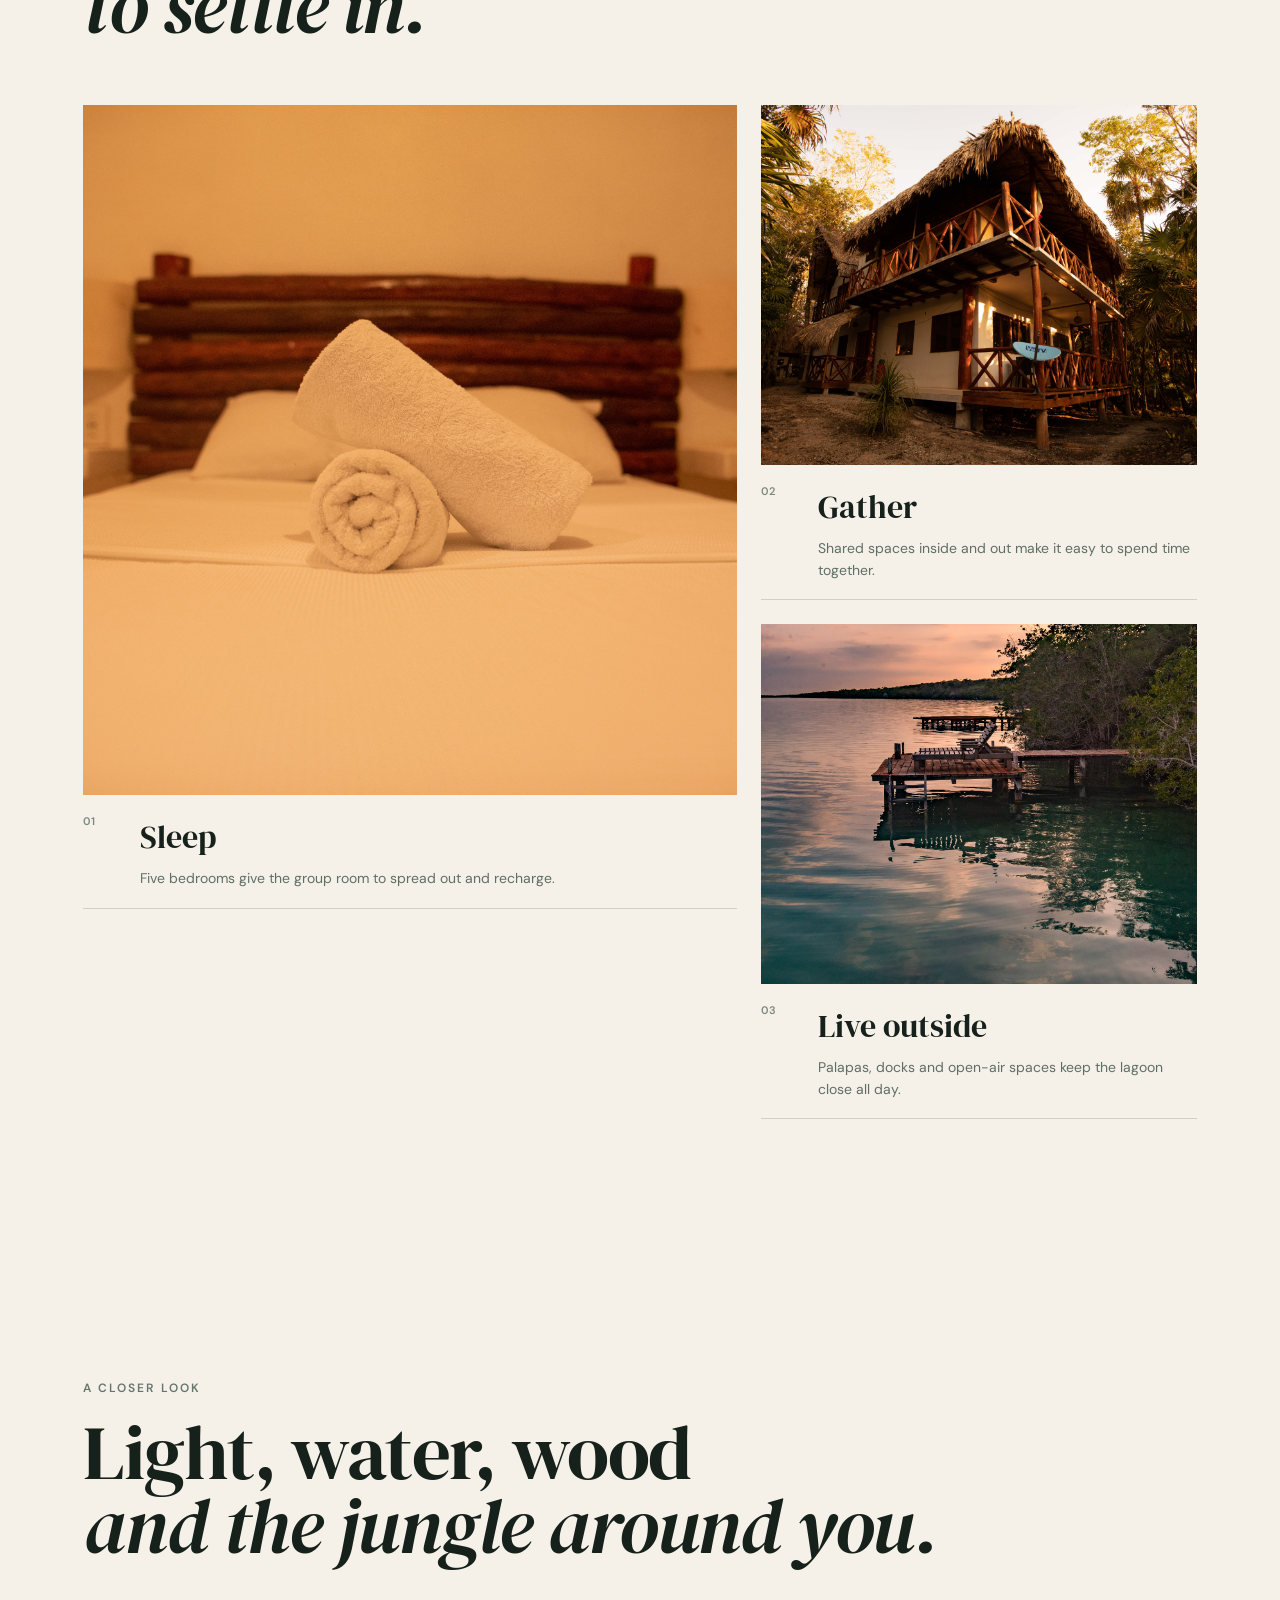
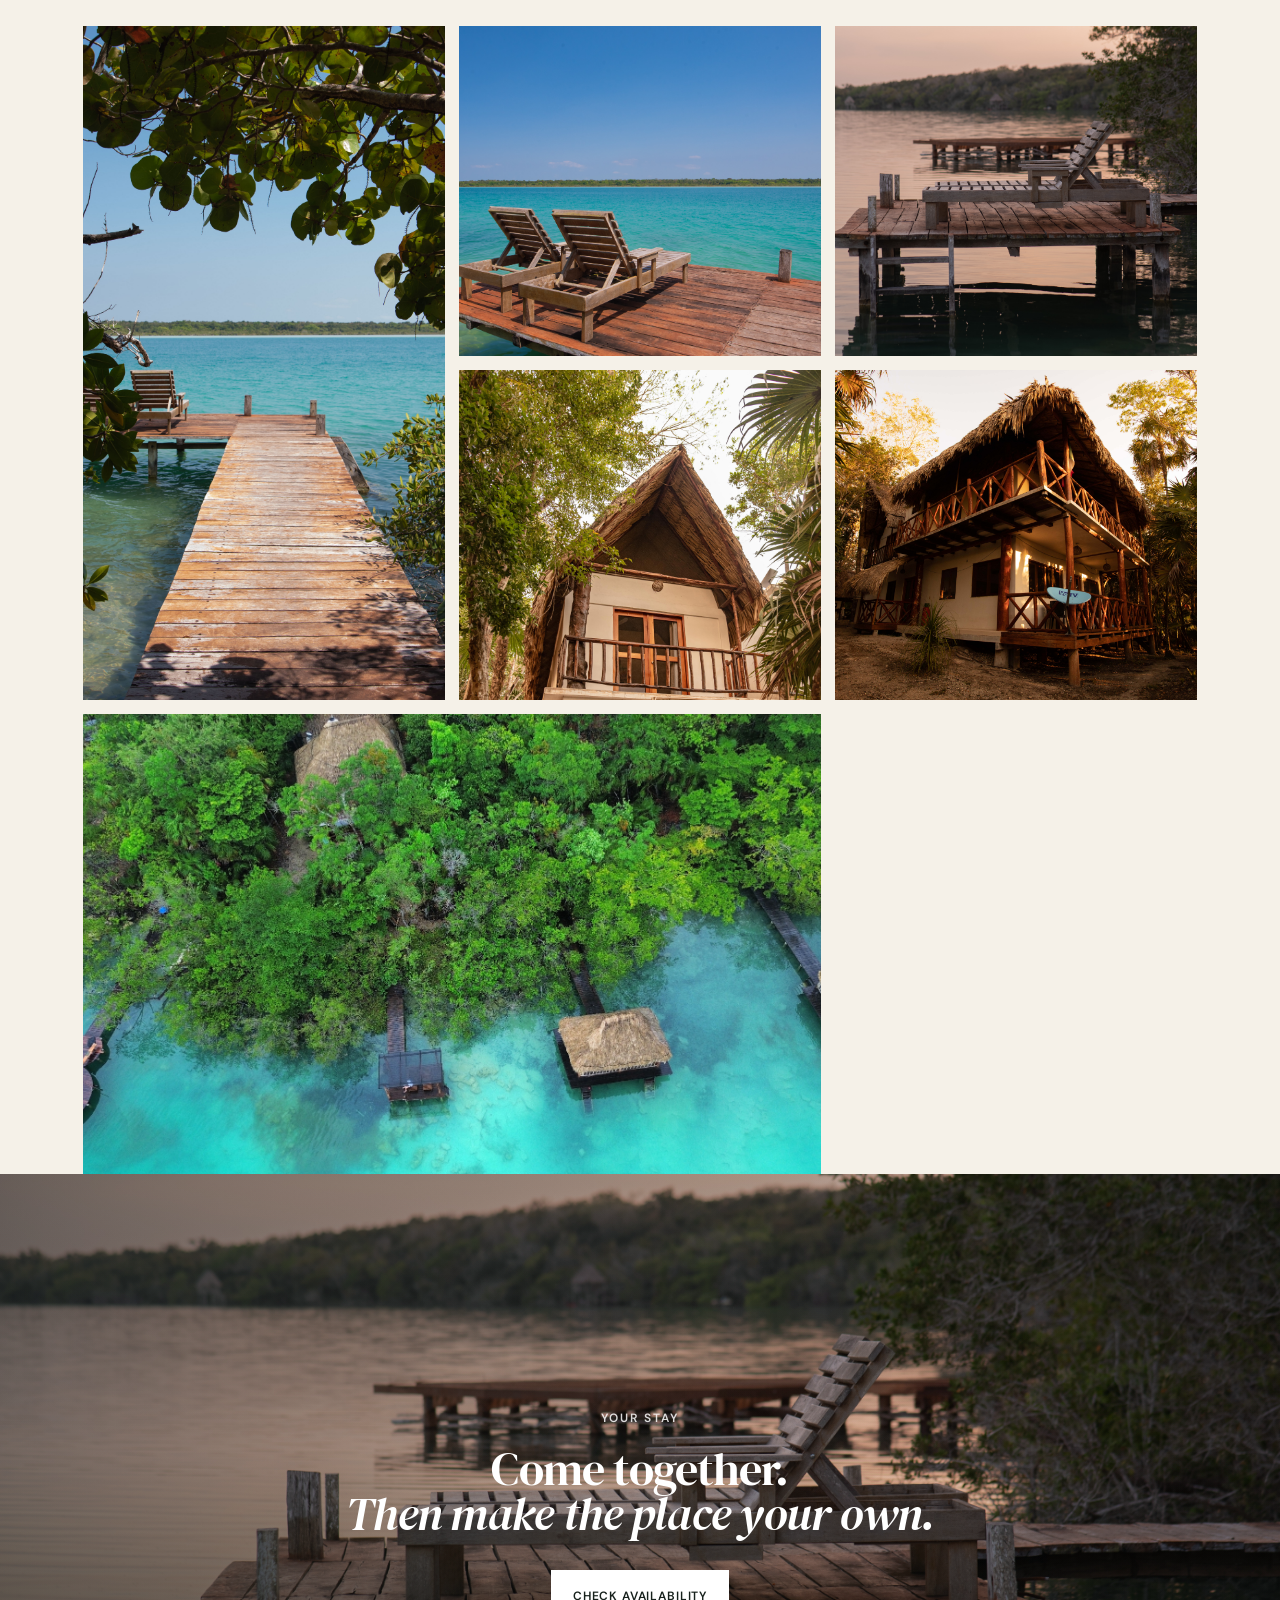
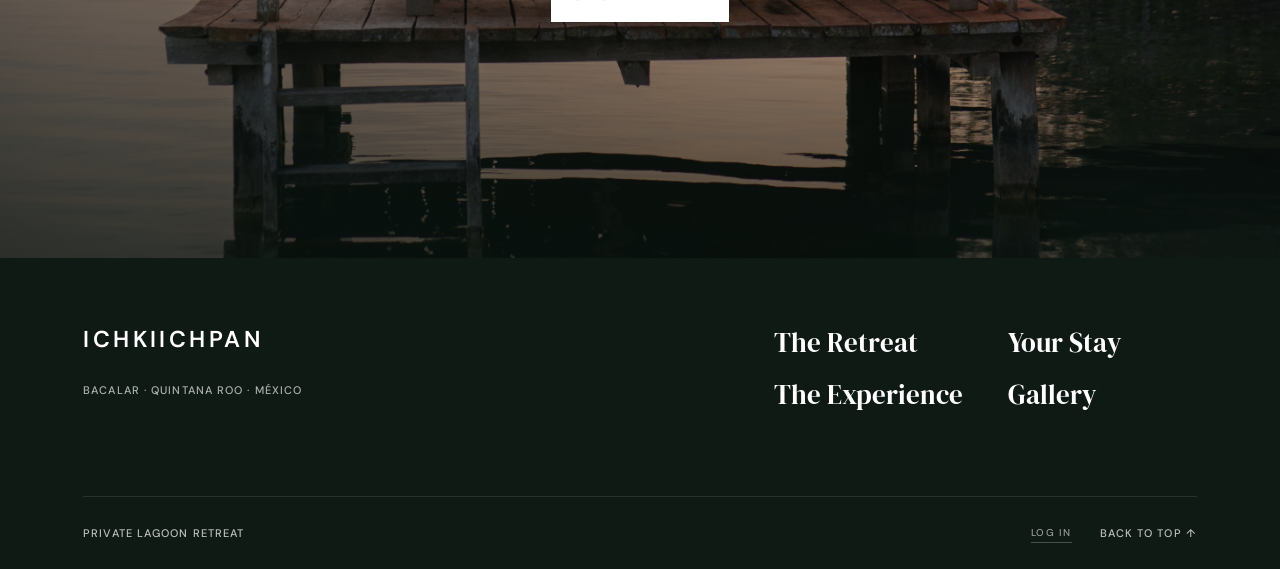
==== commit 578b38f1: "Add footer login entry to homepage" ====
--- a/index.html
+++ b/index.html
@@ -9,7 +9,7 @@
   <link rel="preconnect" href="https://fonts.googleapis.com">
   <link rel="preconnect" href="https://fonts.gstatic.com" crossorigin>
   <link href="https://fonts.googleapis.com/css2?family=DM+Sans:wght@400;500;600&family=DM+Serif+Display&display=swap" rel="stylesheet">
-  <link rel="stylesheet" href="styles.css?v=20260824-06" />
+  <link rel="stylesheet" href="styles.css?v=20260826-01" />
   <link rel="stylesheet" href="closing.css?v=20260824-01" />
   <link rel="stylesheet" href="social-float.css?v=20260824-04" />
 </head>
@@ -36,7 +36,7 @@
     <section class="gallery section-pad" id="gallery"><div class="section-heading gallery-heading"><div><p class="kicker" data-i18n="galleryLabel">A closer look</p><h2 data-i18n="galleryTitle">Light, water, wood<br><em>and the jungle around you.</em></h2></div></div><div class="gallery-grid"><div class="gallery-tile tall image-fallback jungle-dock-photo" role="img" aria-label="Private dock framed by jungle foliage"></div><div class="gallery-tile image-fallback blue-water-photo" role="img" aria-label="Turquoise Bacalar lagoon"></div><div class="gallery-tile image-fallback sunset-dock-photo" role="img" aria-label="Private dock at sunset"></div><div class="gallery-tile image-fallback cabin-gallery-photo" role="img" aria-label="Ichkiichpan cabin in the jungle"></div><div class="gallery-tile image-fallback house-photo" role="img" aria-label="Cabin exterior"></div><div class="gallery-tile wide image-fallback aerial-photo" role="img" aria-label="Aerial view of Ichkiichpan and the lagoon"></div></div></section>
     <section class="shared-closing"><div class="shared-closing-image"></div><div class="shared-closing-shade"></div><div class="shared-closing-copy"><p class="kicker light">Your stay</p><h2>Come together.<br><em>Then make the place your own.</em></h2><a class="solid-button light-button" href="reservations.html#book" data-i18n="checkAvailability">Check availability</a></div></section>
   </main>
-  <footer class="site-footer"><div class="footer-brand"><strong>ICHKIICHPAN</strong><span>BACALAR · QUINTANA ROO · MÉXICO</span></div><div class="footer-links"><a href="the-retreat.html" data-i18n="navRetreat">The retreat</a><a href="your-stay.html" data-i18n="navStay">Your stay</a><a href="the-experience.html" data-i18n="navLagoon">The experience</a><a href="#gallery" data-i18n="navGallery">Gallery</a></div><div class="footer-bottom"><span data-i18n="footerLine">Private lagoon retreat</span><a href="#top" data-i18n="backTop">Back to top ↑</a></div></footer>
+  <footer class="site-footer"><div class="footer-brand"><strong>ICHKIICHPAN</strong><span>BACALAR · QUINTANA ROO · MÉXICO</span></div><div class="footer-links"><a href="the-retreat.html" data-i18n="navRetreat">The retreat</a><a href="your-stay.html" data-i18n="navStay">Your stay</a><a href="the-experience.html" data-i18n="navLagoon">The experience</a><a href="#gallery" data-i18n="navGallery">Gallery</a></div><div class="footer-bottom"><span data-i18n="footerLine">Private lagoon retreat</span><a class="footer-login" href="login.html">Log in</a><a href="#top" data-i18n="backTop">Back to top ↑</a></div></footer>
   <div class="social-float" aria-label="Contact Ichkiichpan"></div>
   <div class="mobile-menu" id="mobileMenu" aria-hidden="true"><button class="mobile-close" id="menuClose" type="button" data-i18n="close">Close ×</button><nav><a href="the-retreat.html" data-i18n="navRetreat">The retreat</a><a href="your-stay.html" data-i18n="navStay">Your stay</a><a href="the-experience.html" data-i18n="navLagoon">The experience</a><a href="#gallery" data-i18n="navGallery">Gallery</a></nav><a class="solid-button" href="reservations.html#book" data-i18n="checkAvailability">Check availability</a></div>
   <script src="social-float.js?v=20260824-04"></script><script src="public-home.js?v=20260823-01"></script>
--- a/styles.css
+++ b/styles.css
@@ -1 +1 @@
-:root{--ink:#17211c;--green:#22372d;--green-deep:#17271f;--lagoon:#2fb9b2;--sand:#eee5d5;--stone:#f5f1e8;--wood:#765039;--sunset:#d77e5e;--white:#fff;--line:rgba(23,33,28,.16);--serif:"DM Serif Display",Georgia,serif;--sans:"DM Sans",Arial,sans-serif}*{box-sizing:border-box}html{scroll-behavior:smooth}body{margin:0;background:var(--stone);color:var(--ink);font-family:var(--sans);font-size:17px;line-height:1.55}a{color:inherit;text-decoration:none}button{font:inherit}.site-header{position:fixed;z-index:50;top:0;left:0;right:0;display:grid;grid-template-columns:1fr auto 1fr;align-items:center;padding:22px 34px;color:#fff;transition:.35s ease;border-bottom:1px solid transparent}.site-header.scrolled{background:rgba(245,241,232,.94);backdrop-filter:blur(18px);color:var(--ink);border-bottom-color:var(--line);padding-top:16px;padding-bottom:16px}.wordmark{width:172px;height:78px;background:url("assets/logo.webp") center/contain no-repeat;display:block}.site-header:not(.scrolled) .wordmark{filter:invert(1);mix-blend-mode:screen}.site-header.scrolled .wordmark{filter:none}.desktop-nav{display:flex;gap:30px;font-size:13px;font-weight:500;letter-spacing:.01em}.desktop-nav a{position:relative}.desktop-nav a:after{content:"";position:absolute;height:1px;left:0;right:100%;bottom:-5px;background:currentColor;transition:.25s}.desktop-nav a:hover:after{right:0}.header-actions{justify-self:end;display:flex;align-items:center;gap:15px}.lang-button,.menu-button{border:0;background:none;color:inherit}.lang-button{font-size:11px;font-weight:600;letter-spacing:.1em;cursor:pointer}.lang-button span{opacity:.45}.outline-button{border:1px solid currentColor;padding:11px 16px;font-size:12px;font-weight:600;letter-spacing:.04em}.menu-button{display:none;width:38px;height:38px;padding:9px;flex-direction:column;justify-content:center;gap:6px}.menu-button span{display:block;height:1px;width:100%;background:currentColor}.image-fallback{background-color:#516a5d;background-size:cover;background-position:center}.hero{position:relative;height:100svh;min-height:700px;color:#fff;overflow:hidden;display:grid;place-items:center}.hero-photo{position:absolute;inset:0;background-image:url("assets/hero-sunset.jpg");background-position:center 48%;background-size:cover}.hero-shade{position:absolute;inset:0;background:linear-gradient(180deg,rgba(7,17,13,.2),rgba(7,17,13,.04) 45%,rgba(7,17,13,.28)),linear-gradient(90deg,rgba(8,17,13,.12),rgba(8,17,13,.02),rgba(8,17,13,.12))}.hero-center{position:relative;z-index:2;text-align:center;display:flex;flex-direction:column;align-items:center;justify-content:center;padding:0 24px;transform:translateY(-2vh);text-shadow:0 3px 24px rgba(0,0,0,.28)}.hero-name{margin:0;font-family:var(--serif);font-size:clamp(78px,9.2vw,156px);line-height:.86;letter-spacing:.005em;font-weight:400}.hero-center h1{margin:23px 0 0;font-family:var(--sans);font-size:clamp(13px,1vw,17px);line-height:1.2;letter-spacing:.33em;font-weight:600;text-indent:.33em}.hero-rule{display:block;width:62px;height:1px;background:rgba(255,255,255,.76);margin:20px 0}.hero-location{margin:0;font-size:clamp(13px,1vw,17px);line-height:1.2;letter-spacing:.31em;font-weight:600;text-indent:.31em;opacity:.9}.scroll-cue{position:absolute;bottom:28px;left:50%;z-index:2;width:1px;height:54px;background:rgba(255,255,255,.28);overflow:hidden}.scroll-cue span{display:block;width:1px;height:22px;background:#fff;animation:scrollCue 2.1s ease-in-out infinite}@keyframes scrollCue{0%{transform:translateY(-24px);opacity:0}30%{opacity:1}100%{transform:translateY(56px);opacity:0}}.kicker{font-size:12px;text-transform:uppercase;letter-spacing:.17em;font-weight:600;margin:0 0 18px;color:#66766e}.kicker.light{color:rgba(255,255,255,.84)}h2,h3{font-family:var(--serif);font-weight:400;margin:0}.section-pad{padding:130px 6.5vw}.section-pad-tight{padding:10px 6.5vw 130px}.intro{display:grid;grid-template-columns:1fr 2fr;gap:8vw}.intro-label{padding-top:12px}.mini-rule{display:block;width:54px;height:1px;background:var(--line);margin-top:30px}.intro-copy{max-width:880px}.intro-copy h2,.section-heading h2,.glance-head h2{font-size:clamp(62px,6vw,98px);line-height:.95;letter-spacing:-.02em}.intro-copy>p{margin:34px 0 0 auto;max-width:540px;font-size:17px;line-height:1.8;color:#4f5f57}.editorial-grid{display:grid;grid-template-columns:1.45fr .72fr;grid-template-rows:auto auto;gap:24px 6vw}.editorial-image{min-height:620px;background-size:cover;background-position:center}.dock-path-photo{grid-row:1/3;background-image:linear-gradient(rgba(18,34,26,.06),rgba(18,34,26,.06)),url("assets/dock-path.jpg")}.editorial-note{padding-top:70px}.editorial-note .number{display:block;font-family:var(--serif);font-size:50px;color:#9d8f79;margin-bottom:48px}.editorial-note h3{font-size:54px;line-height:1;margin-bottom:24px}.editorial-note>p:last-of-type{font-size:17px;color:#5d6c64;line-height:1.75;max-width:410px}.portrait{min-height:500px}.cabin-photo{background-image:url("assets/cabin-portrait.jpg");background-position:center 36%}.text-link{display:inline-block;margin-top:24px;font-size:12px;font-weight:600;text-transform:uppercase;letter-spacing:.11em;border-bottom:1px solid currentColor;padding-bottom:4px}.glance{padding-top:110px}.glance-head{display:flex;justify-content:space-between;align-items:flex-end;gap:60px;margin-bottom:58px}.glance-head h2{max-width:650px}.fact-row{display:grid;grid-template-columns:repeat(5,1fr);border-top:1px solid var(--line);border-bottom:1px solid var(--line);margin-bottom:54px}.fact-row div{padding:25px 18px 22px 0;display:grid;gap:5px}.fact-row strong{font-family:var(--serif);font-size:48px;font-weight:400;line-height:1}.fact-row span{font-size:11px;font-weight:600;text-transform:uppercase;letter-spacing:.11em;color:#617068}.glance-images{display:grid;grid-template-columns:1.35fr .65fr;gap:18px}.glance-main{height:620px}.glance-side{height:620px}.lagoon-story{min-height:88vh;position:relative;color:#fff;display:flex;align-items:center;overflow:hidden}.lagoon-image{position:absolute;inset:0;background-image:url("assets/aerial-lagoon.jpg");background-position:center;background-size:cover}.lagoon-overlay{position:absolute;inset:0;background:linear-gradient(90deg,rgba(9,30,29,.68),rgba(9,30,29,.12) 60%),linear-gradient(0deg,rgba(9,30,29,.32),transparent)}.lagoon-copy{position:relative;z-index:2;padding-left:6.5vw;max-width:820px}.lagoon-copy h2{font-size:clamp(76px,7.3vw,120px);line-height:.91;letter-spacing:-.02em}.lagoon-copy p:last-child{max-width:490px;font-size:17px;line-height:1.75;color:rgba(255,255,255,.9);margin-top:30px}.lagoon-stats{position:absolute;z-index:2;right:6.5vw;bottom:48px;display:flex;gap:48px;border-top:1px solid rgba(255,255,255,.45);padding-top:16px}.lagoon-stats div{display:grid}.lagoon-stats strong{font-family:var(--serif);font-size:34px;font-weight:400}.lagoon-stats span{font-size:11px;font-weight:600;text-transform:uppercase;letter-spacing:.11em;opacity:.82}.section-heading{max-width:930px;margin-bottom:64px}.spaces-layout{display:grid;grid-template-columns:1.2fr .8fr;gap:24px}.space-card-wide{grid-row:span 2}.space-image{height:360px;background-size:cover;background-position:center}.space-card-wide .space-image{height:690px}.bedroom-photo{background-image:url("assets/bedroom.jpg")}.house-photo{background-image:url("assets/cabin-exterior.jpg")}.outdoor-photo{background-image:url("assets/outdoor.jpg");background-position:center 56%}.space-caption{display:grid;grid-template-columns:42px 1fr;gap:15px;padding:18px 0 7px;border-bottom:1px solid var(--line)}.space-caption span{font-size:11px;font-weight:600;color:#7d8982}.space-caption strong{font-family:var(--serif);font-size:32px;font-weight:400}.space-caption p{font-size:14px;line-height:1.55;color:#5f6e66;margin:5px 0 11px}.gallery-grid{display:grid;grid-template-columns:1fr 1fr 1fr;grid-auto-rows:330px;gap:14px}.gallery-tile{min-height:100%;background-size:cover;background-position:center}.gallery-tile.tall{grid-row:span 2}.gallery-tile.wide{grid-column:span 2;height:520px}.jungle-dock-photo{background-image:url("assets/dock-path.jpg")}.blue-water-photo{background-image:url("assets/lagoon-blue.jpg")}.sunset-dock-photo{background-image:url("assets/sunset-dock.jpg")}.cabin-gallery-photo{background-image:url("assets/cabin-portrait.jpg")}.aerial-photo{background-image:url("assets/aerial-lagoon.jpg")}.availability{background:var(--green-deep);color:#fff;padding:145px 6.5vw}.availability-inner{max-width:940px}.availability h2{font-family:var(--serif);font-size:clamp(78px,7.8vw,122px);line-height:.91;letter-spacing:-.02em;font-weight:400}.availability p:not(.kicker){font-size:17px;color:rgba(255,255,255,.76);max-width:550px;line-height:1.75;margin:30px 0}.solid-button{display:inline-flex;align-items:center;justify-content:center;border:0;background:var(--green);color:#fff;padding:16px 22px;min-height:52px;font-size:12px;font-weight:600;letter-spacing:.07em;text-transform:uppercase}.light-button{background:#fff;color:var(--ink)}.site-footer{background:#101a15;color:#fff;padding:64px 6.5vw 26px;display:grid;grid-template-columns:1fr auto;gap:80px}.footer-brand{display:grid;gap:8px}.footer-brand strong{font-size:23px;font-weight:600;letter-spacing:.15em}.footer-brand span{font-size:11px;font-weight:500;letter-spacing:.1em;opacity:.66}.footer-links{display:grid;grid-template-columns:repeat(2,1fr);gap:10px 45px;font-family:var(--serif);font-size:27px}.footer-bottom{grid-column:1/-1;padding-top:28px;border-top:1px solid rgba(255,255,255,.15);display:flex;justify-content:space-between;font-size:11px;font-weight:500;text-transform:uppercase;letter-spacing:.1em;opacity:.72}.mobile-menu{position:fixed;z-index:100;inset:0;background:var(--stone);padding:30px;display:none;flex-direction:column;color:var(--ink)}.mobile-menu.open{display:flex}.mobile-close{align-self:flex-end;border:0;background:none;font-size:12px;font-weight:600;text-transform:uppercase;letter-spacing:.1em}.mobile-menu nav{display:grid;margin:auto 0;gap:12px}.mobile-menu nav a{font-family:var(--serif);font-size:54px;line-height:1}[data-hidden-future-page]{display:none!important}@media(max-width:1050px){.desktop-nav{display:none}.site-header{grid-template-columns:1fr auto}.menu-button{display:flex}.outline-button{display:none}.editorial-grid{grid-template-columns:1.2fr .8fr}.spaces-layout{grid-template-columns:1fr 1fr}.fact-row{grid-template-columns:repeat(3,1fr)}.fact-row div:nth-child(n+4){border-top:1px solid var(--line)}.gallery-grid{grid-template-columns:1fr 1fr}}@media(max-width:760px){body{font-size:16px}.site-header{padding:18px}.wordmark{width:118px;height:56px}.lang-button{display:none}.hero{min-height:690px}.hero-center{padding:0 18px;transform:translateY(-2vh)}.hero-name{font-size:58px;letter-spacing:.005em}.hero-center h1,.hero-location{font-size:10px;letter-spacing:.25em;text-indent:.25em}.hero-center h1{margin-top:16px}.hero-rule{margin:16px 0}.section-pad{padding:88px 24px}.section-pad-tight{padding:0 24px 88px}.intro{grid-template-columns:1fr;gap:35px}.kicker{font-size:11px}.intro-copy h2,.section-heading h2,.glance-head h2{font-size:54px}.intro-copy>p{font-size:16px}.editorial-grid{display:flex;flex-direction:column}.dock-path-photo{min-height:560px}.editorial-note{padding:38px 0}.editorial-note h3{font-size:48px}.editorial-note>p:last-of-type{font-size:16px}.portrait{min-height:460px}.glance-head{display:block;margin-bottom:42px}.glance-head .kicker{margin-bottom:20px}.fact-row{grid-template-columns:1fr 1fr;margin-bottom:38px}.fact-row div{padding:18px 10px 18px 0;border-top:1px solid var(--line)}.fact-row div:first-child,.fact-row div:nth-child(2){border-top:0}.fact-row strong{font-size:38px}.fact-row span{font-size:10px}.glance-images{grid-template-columns:1fr}.glance-main{height:510px}.glance-side{height:390px}.lagoon-story{min-height:720px;align-items:flex-end}.lagoon-copy{padding:0 24px 170px}.lagoon-copy h2{font-size:58px}.lagoon-copy p:last-child{font-size:16px}.lagoon-stats{left:24px;right:24px;bottom:28px;gap:16px;justify-content:space-between}.lagoon-stats strong{font-size:30px}.lagoon-stats span{font-size:9px}.section-heading{margin-bottom:42px}.spaces-layout{display:block}.space-card{margin-bottom:42px}.space-image,.space-card-wide .space-image{height:500px}.space-card-wide .space-image{height:570px}.space-caption strong{font-size:30px}.space-caption p{font-size:13px}.gallery-grid{grid-template-columns:1fr;grid-auto-rows:460px}.gallery-tile.tall,.gallery-tile.wide{grid-row:auto;grid-column:auto;height:460px}.availability{padding:105px 24px}.availability h2{font-size:60px}.availability p:not(.kicker){font-size:16px}.site-footer{padding:56px 24px 24px;grid-template-columns:1fr;gap:45px}.footer-bottom{grid-column:auto}.mobile-menu{padding:22px}.mobile-menu nav a{font-size:46px}}@media(prefers-reduced-motion:reduce){html{scroll-behavior:auto}.scroll-cue span{animation:none}.site-header{transition:none}}+:root{--ink:#17211c;--green:#22372d;--green-deep:#17271f;--lagoon:#2fb9b2;--sand:#eee5d5;--stone:#f5f1e8;--wood:#765039;--sunset:#d77e5e;--white:#fff;--line:rgba(23,33,28,.16);--serif:"DM Serif Display",Georgia,serif;--sans:"DM Sans",Arial,sans-serif}*{box-sizing:border-box}html{scroll-behavior:smooth}body{margin:0;background:var(--stone);color:var(--ink);font-family:var(--sans);font-size:17px;line-height:1.55}a{color:inherit;text-decoration:none}button{font:inherit}.site-header{position:fixed;z-index:50;top:0;left:0;right:0;display:grid;grid-template-columns:1fr auto 1fr;align-items:center;padding:22px 34px;color:#fff;transition:.35s ease;border-bottom:1px solid transparent}.site-header.scrolled{background:rgba(245,241,232,.94);backdrop-filter:blur(18px);color:var(--ink);border-bottom-color:var(--line);padding-top:16px;padding-bottom:16px}.wordmark{width:172px;height:78px;background:url("assets/logo.webp") center/contain no-repeat;display:block}.site-header:not(.scrolled) .wordmark{filter:invert(1);mix-blend-mode:screen}.site-header.scrolled .wordmark{filter:none}.desktop-nav{display:flex;gap:30px;font-size:13px;font-weight:500;letter-spacing:.01em}.desktop-nav a{position:relative}.desktop-nav a:after{content:"";position:absolute;height:1px;left:0;right:100%;bottom:-5px;background:currentColor;transition:.25s}.desktop-nav a:hover:after{right:0}.header-actions{justify-self:end;display:flex;align-items:center;gap:15px}.lang-button,.menu-button{border:0;background:none;color:inherit}.lang-button{font-size:11px;font-weight:600;letter-spacing:.1em;cursor:pointer}.lang-button span{opacity:.45}.outline-button{border:1px solid currentColor;padding:11px 16px;font-size:12px;font-weight:600;letter-spacing:.04em}.menu-button{display:none;width:38px;height:38px;padding:9px;flex-direction:column;justify-content:center;gap:6px}.menu-button span{display:block;height:1px;width:100%;background:currentColor}.image-fallback{background-color:#516a5d;background-size:cover;background-position:center}.hero{position:relative;height:100svh;min-height:700px;color:#fff;overflow:hidden;display:grid;place-items:center}.hero-photo{position:absolute;inset:0;background-image:url("assets/hero-sunset.jpg");background-position:center 48%;background-size:cover}.hero-shade{position:absolute;inset:0;background:linear-gradient(180deg,rgba(7,17,13,.2),rgba(7,17,13,.04) 45%,rgba(7,17,13,.28)),linear-gradient(90deg,rgba(8,17,13,.12),rgba(8,17,13,.02),rgba(8,17,13,.12))}.hero-center{position:relative;z-index:2;text-align:center;display:flex;flex-direction:column;align-items:center;justify-content:center;padding:0 24px;transform:translateY(-2vh);text-shadow:0 3px 24px rgba(0,0,0,.28)}.hero-name{margin:0;font-family:var(--serif);font-size:clamp(78px,9.2vw,156px);line-height:.86;letter-spacing:.005em;font-weight:400}.hero-center h1{margin:23px 0 0;font-family:var(--sans);font-size:clamp(13px,1vw,17px);line-height:1.2;letter-spacing:.33em;font-weight:600;text-indent:.33em}.hero-rule{display:block;width:62px;height:1px;background:rgba(255,255,255,.76);margin:20px 0}.hero-location{margin:0;font-size:clamp(13px,1vw,17px);line-height:1.2;letter-spacing:.31em;font-weight:600;text-indent:.31em;opacity:.9}.scroll-cue{position:absolute;bottom:28px;left:50%;z-index:2;width:1px;height:54px;background:rgba(255,255,255,.28);overflow:hidden}.scroll-cue span{display:block;width:1px;height:22px;background:#fff;animation:scrollCue 2.1s ease-in-out infinite}@keyframes scrollCue{0%{transform:translateY(-24px);opacity:0}30%{opacity:1}100%{transform:translateY(56px);opacity:0}}.kicker{font-size:12px;text-transform:uppercase;letter-spacing:.17em;font-weight:600;margin:0 0 18px;color:#66766e}.kicker.light{color:rgba(255,255,255,.84)}h2,h3{font-family:var(--serif);font-weight:400;margin:0}.section-pad{padding:130px 6.5vw}.section-pad-tight{padding:10px 6.5vw 130px}.intro{display:grid;grid-template-columns:1fr 2fr;gap:8vw}.intro-label{padding-top:12px}.mini-rule{display:block;width:54px;height:1px;background:var(--line);margin-top:30px}.intro-copy{max-width:880px}.intro-copy h2,.section-heading h2,.glance-head h2{font-size:clamp(62px,6vw,98px);line-height:.95;letter-spacing:-.02em}.intro-copy>p{margin:34px 0 0 auto;max-width:540px;font-size:17px;line-height:1.8;color:#4f5f57}.editorial-grid{display:grid;grid-template-columns:1.45fr .72fr;grid-template-rows:auto auto;gap:24px 6vw}.editorial-image{min-height:620px;background-size:cover;background-position:center}.dock-path-photo{grid-row:1/3;background-image:linear-gradient(rgba(18,34,26,.06),rgba(18,34,26,.06)),url("assets/dock-path.jpg")}.editorial-note{padding-top:70px}.editorial-note .number{display:block;font-family:var(--serif);font-size:50px;color:#9d8f79;margin-bottom:48px}.editorial-note h3{font-size:54px;line-height:1;margin-bottom:24px}.editorial-note>p:last-of-type{font-size:17px;color:#5d6c64;line-height:1.75;max-width:410px}.portrait{min-height:500px}.cabin-photo{background-image:url("assets/cabin-portrait.jpg");background-position:center 36%}.text-link{display:inline-block;margin-top:24px;font-size:12px;font-weight:600;text-transform:uppercase;letter-spacing:.11em;border-bottom:1px solid currentColor;padding-bottom:4px}.glance{padding-top:110px}.glance-head{display:flex;justify-content:space-between;align-items:flex-end;gap:60px;margin-bottom:58px}.glance-head h2{max-width:650px}.fact-row{display:grid;grid-template-columns:repeat(5,1fr);border-top:1px solid var(--line);border-bottom:1px solid var(--line);margin-bottom:54px}.fact-row div{padding:25px 18px 22px 0;display:grid;gap:5px}.fact-row strong{font-family:var(--serif);font-size:48px;font-weight:400;line-height:1}.fact-row span{font-size:11px;font-weight:600;text-transform:uppercase;letter-spacing:.11em;color:#617068}.glance-images{display:grid;grid-template-columns:1.35fr .65fr;gap:18px}.glance-main{height:620px}.glance-side{height:620px}.lagoon-story{min-height:88vh;position:relative;color:#fff;display:flex;align-items:center;overflow:hidden}.lagoon-image{position:absolute;inset:0;background-image:url("assets/aerial-lagoon.jpg");background-position:center;background-size:cover}.lagoon-overlay{position:absolute;inset:0;background:linear-gradient(90deg,rgba(9,30,29,.68),rgba(9,30,29,.12) 60%),linear-gradient(0deg,rgba(9,30,29,.32),transparent)}.lagoon-copy{position:relative;z-index:2;padding-left:6.5vw;max-width:820px}.lagoon-copy h2{font-size:clamp(76px,7.3vw,120px);line-height:.91;letter-spacing:-.02em}.lagoon-copy p:last-child{max-width:490px;font-size:17px;line-height:1.75;color:rgba(255,255,255,.9);margin-top:30px}.lagoon-stats{position:absolute;z-index:2;right:6.5vw;bottom:48px;display:flex;gap:48px;border-top:1px solid rgba(255,255,255,.45);padding-top:16px}.lagoon-stats div{display:grid}.lagoon-stats strong{font-family:var(--serif);font-size:34px;font-weight:400}.lagoon-stats span{font-size:11px;font-weight:600;text-transform:uppercase;letter-spacing:.11em;opacity:.82}.section-heading{max-width:930px;margin-bottom:64px}.spaces-layout{display:grid;grid-template-columns:1.2fr .8fr;gap:24px}.space-card-wide{grid-row:span 2}.space-image{height:360px;background-size:cover;background-position:center}.space-card-wide .space-image{height:690px}.bedroom-photo{background-image:url("assets/bedroom.jpg")}.house-photo{background-image:url("assets/cabin-exterior.jpg")}.outdoor-photo{background-image:url("assets/outdoor.jpg");background-position:center 56%}.space-caption{display:grid;grid-template-columns:42px 1fr;gap:15px;padding:18px 0 7px;border-bottom:1px solid var(--line)}.space-caption span{font-size:11px;font-weight:600;color:#7d8982}.space-caption strong{font-family:var(--serif);font-size:32px;font-weight:400}.space-caption p{font-size:14px;line-height:1.55;color:#5f6e66;margin:5px 0 11px}.gallery-grid{display:grid;grid-template-columns:1fr 1fr 1fr;grid-auto-rows:330px;gap:14px}.gallery-tile{min-height:100%;background-size:cover;background-position:center}.gallery-tile.tall{grid-row:span 2}.gallery-tile.wide{grid-column:span 2;height:520px}.jungle-dock-photo{background-image:url("assets/dock-path.jpg")}.blue-water-photo{background-image:url("assets/lagoon-blue.jpg")}.sunset-dock-photo{background-image:url("assets/sunset-dock.jpg")}.cabin-gallery-photo{background-image:url("assets/cabin-portrait.jpg")}.aerial-photo{background-image:url("assets/aerial-lagoon.jpg")}.availability{background:var(--green-deep);color:#fff;padding:145px 6.5vw}.availability-inner{max-width:940px}.availability h2{font-family:var(--serif);font-size:clamp(78px,7.8vw,122px);line-height:.91;letter-spacing:-.02em;font-weight:400}.availability p:not(.kicker){font-size:17px;color:rgba(255,255,255,.76);max-width:550px;line-height:1.75;margin:30px 0}.solid-button{display:inline-flex;align-items:center;justify-content:center;border:0;background:var(--green);color:#fff;padding:16px 22px;min-height:52px;font-size:12px;font-weight:600;letter-spacing:.07em;text-transform:uppercase}.light-button{background:#fff;color:var(--ink)}.site-footer{background:#101a15;color:#fff;padding:64px 6.5vw 26px;display:grid;grid-template-columns:1fr auto;gap:80px}.footer-brand{display:grid;gap:8px}.footer-brand strong{font-size:23px;font-weight:600;letter-spacing:.15em}.footer-brand span{font-size:11px;font-weight:500;letter-spacing:.1em;opacity:.66}.footer-links{display:grid;grid-template-columns:repeat(2,1fr);gap:10px 45px;font-family:var(--serif);font-size:27px}.footer-bottom{grid-column:1/-1;padding-top:28px;border-top:1px solid rgba(255,255,255,.15);display:grid;grid-template-columns:1fr auto auto;gap:28px;align-items:center;font-size:11px;font-weight:500;text-transform:uppercase;letter-spacing:.1em;opacity:.72}.footer-login{font-size:10px;letter-spacing:.12em;opacity:.78;border-bottom:1px solid rgba(255,255,255,.42);padding-bottom:2px;justify-self:end}.footer-login:hover{opacity:1}.mobile-menu{position:fixed;z-index:100;inset:0;background:var(--stone);padding:30px;display:none;flex-direction:column;color:var(--ink)}.mobile-menu.open{display:flex}.mobile-close{align-self:flex-end;border:0;background:none;font-size:12px;font-weight:600;text-transform:uppercase;letter-spacing:.1em}.mobile-menu nav{display:grid;margin:auto 0;gap:12px}.mobile-menu nav a{font-family:var(--serif);font-size:54px;line-height:1}[data-hidden-future-page]{display:none!important}@media(max-width:1050px){.desktop-nav{display:none}.site-header{grid-template-columns:1fr auto}.menu-button{display:flex}.outline-button{display:none}.editorial-grid{grid-template-columns:1.2fr .8fr}.spaces-layout{grid-template-columns:1fr 1fr}.fact-row{grid-template-columns:repeat(3,1fr)}.fact-row div:nth-child(n+4){border-top:1px solid var(--line)}.gallery-grid{grid-template-columns:1fr 1fr}}@media(max-width:760px){body{font-size:16px}.site-header{padding:18px}.wordmark{width:118px;height:56px}.lang-button{display:none}.hero{min-height:690px}.hero-center{padding:0 18px;transform:translateY(-2vh)}.hero-name{font-size:58px;letter-spacing:.005em}.hero-center h1,.hero-location{font-size:10px;letter-spacing:.25em;text-indent:.25em}.hero-center h1{margin-top:16px}.hero-rule{margin:16px 0}.section-pad{padding:88px 24px}.section-pad-tight{padding:0 24px 88px}.intro{grid-template-columns:1fr;gap:35px}.kicker{font-size:11px}.intro-copy h2,.section-heading h2,.glance-head h2{font-size:54px}.intro-copy>p{font-size:16px}.editorial-grid{display:flex;flex-direction:column}.dock-path-photo{min-height:560px}.editorial-note{padding:38px 0}.editorial-note h3{font-size:48px}.editorial-note>p:last-of-type{font-size:16px}.portrait{min-height:460px}.glance-head{display:block;margin-bottom:42px}.glance-head .kicker{margin-bottom:20px}.fact-row{grid-template-columns:1fr 1fr;margin-bottom:38px}.fact-row div{padding:18px 10px 18px 0;border-top:1px solid var(--line)}.fact-row div:first-child,.fact-row div:nth-child(2){border-top:0}.fact-row strong{font-size:38px}.fact-row span{font-size:10px}.glance-images{grid-template-columns:1fr}.glance-main{height:510px}.glance-side{height:390px}.lagoon-story{min-height:720px;align-items:flex-end}.lagoon-copy{padding:0 24px 170px}.lagoon-copy h2{font-size:58px}.lagoon-copy p:last-child{font-size:16px}.lagoon-stats{left:24px;right:24px;bottom:28px;gap:16px;justify-content:space-between}.lagoon-stats strong{font-size:30px}.lagoon-stats span{font-size:9px}.section-heading{margin-bottom:42px}.spaces-layout{display:block}.space-card{margin-bottom:42px}.space-image,.space-card-wide .space-image{height:500px}.space-card-wide .space-image{height:570px}.space-caption strong{font-size:30px}.space-caption p{font-size:13px}.gallery-grid{grid-template-columns:1fr;grid-auto-rows:460px}.gallery-tile.tall,.gallery-tile.wide{grid-row:auto;grid-column:auto;height:460px}.availability{padding:105px 24px}.availability h2{font-size:60px}.availability p:not(.kicker){font-size:16px}.site-footer{padding:56px 24px 24px;grid-template-columns:1fr;gap:45px}.footer-bottom{grid-column:auto;grid-template-columns:1fr auto;gap:14px 20px}.footer-login{grid-column:1/-1;justify-self:start}.mobile-menu{padding:22px}.mobile-menu nav a{font-size:46px}}@media(prefers-reduced-motion:reduce){html{scroll-behavior:auto}.scroll-cue span{animation:none}.site-header{transition:none}}
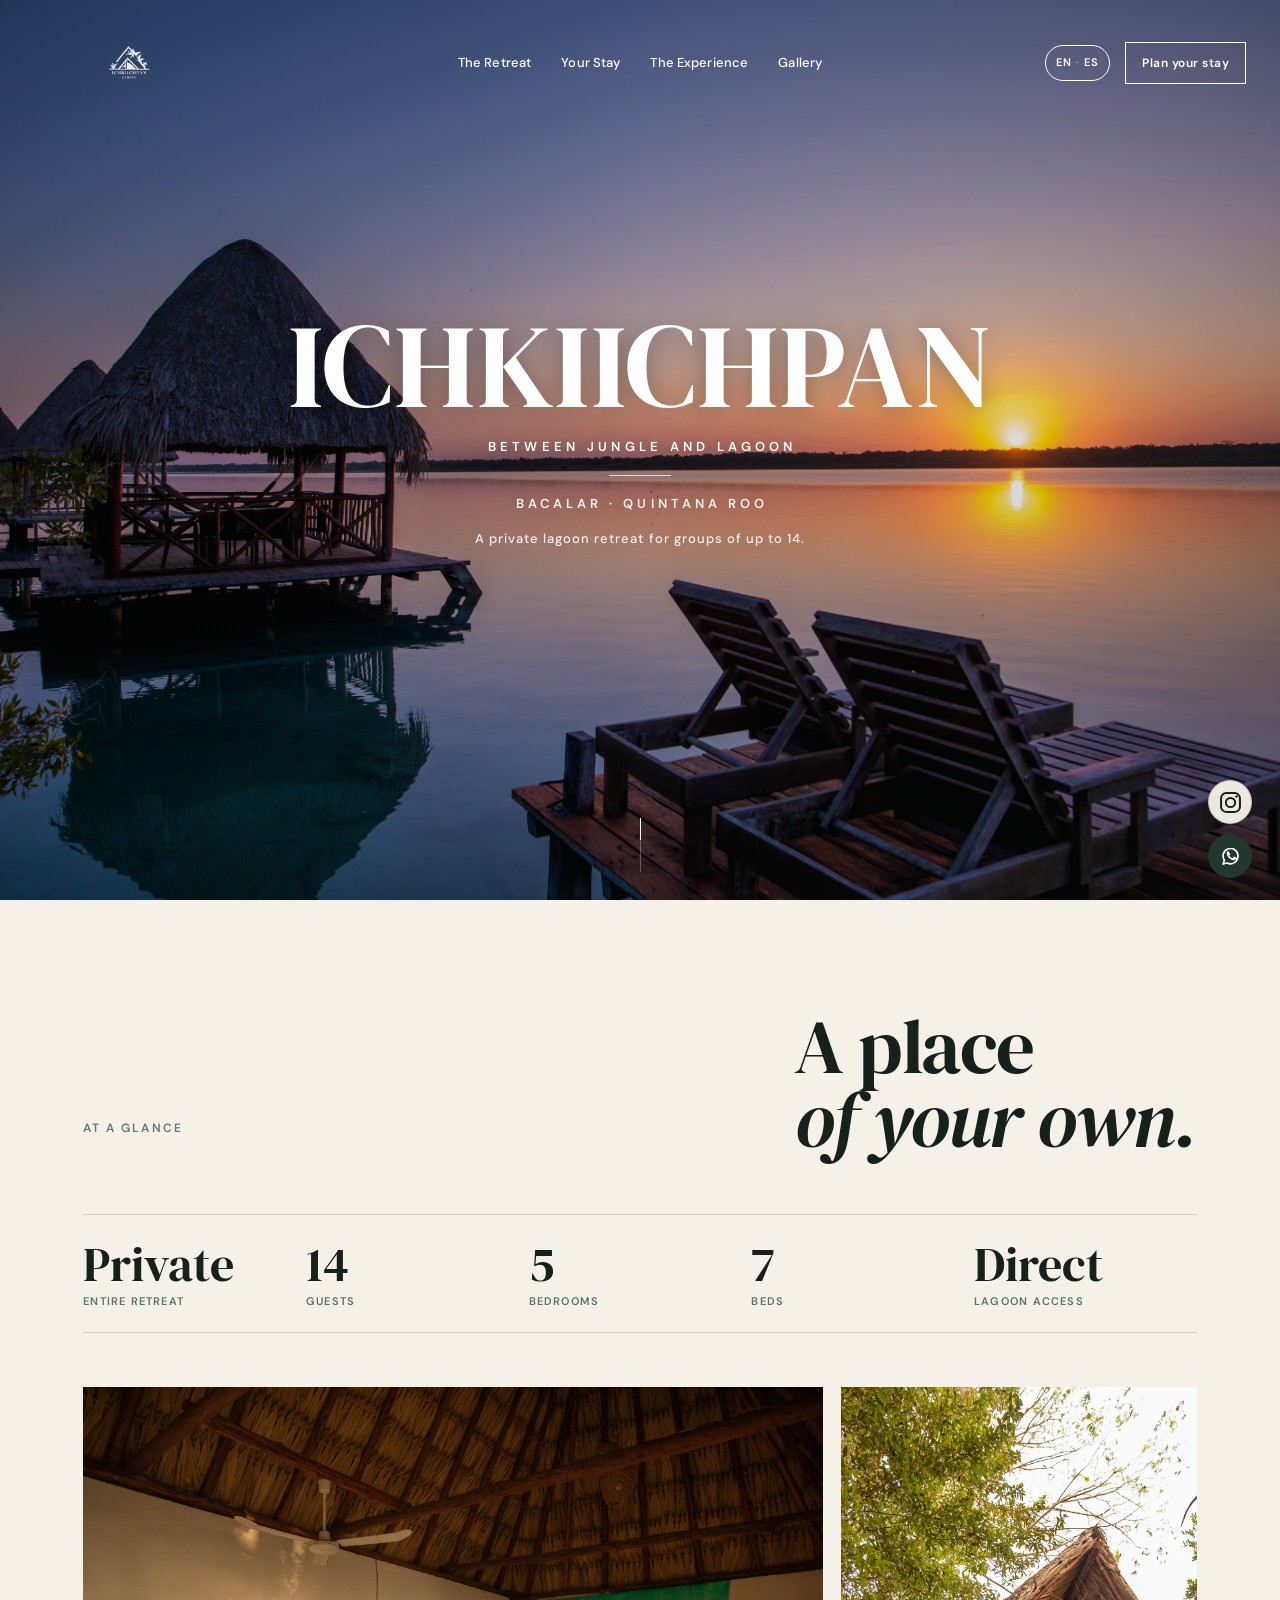
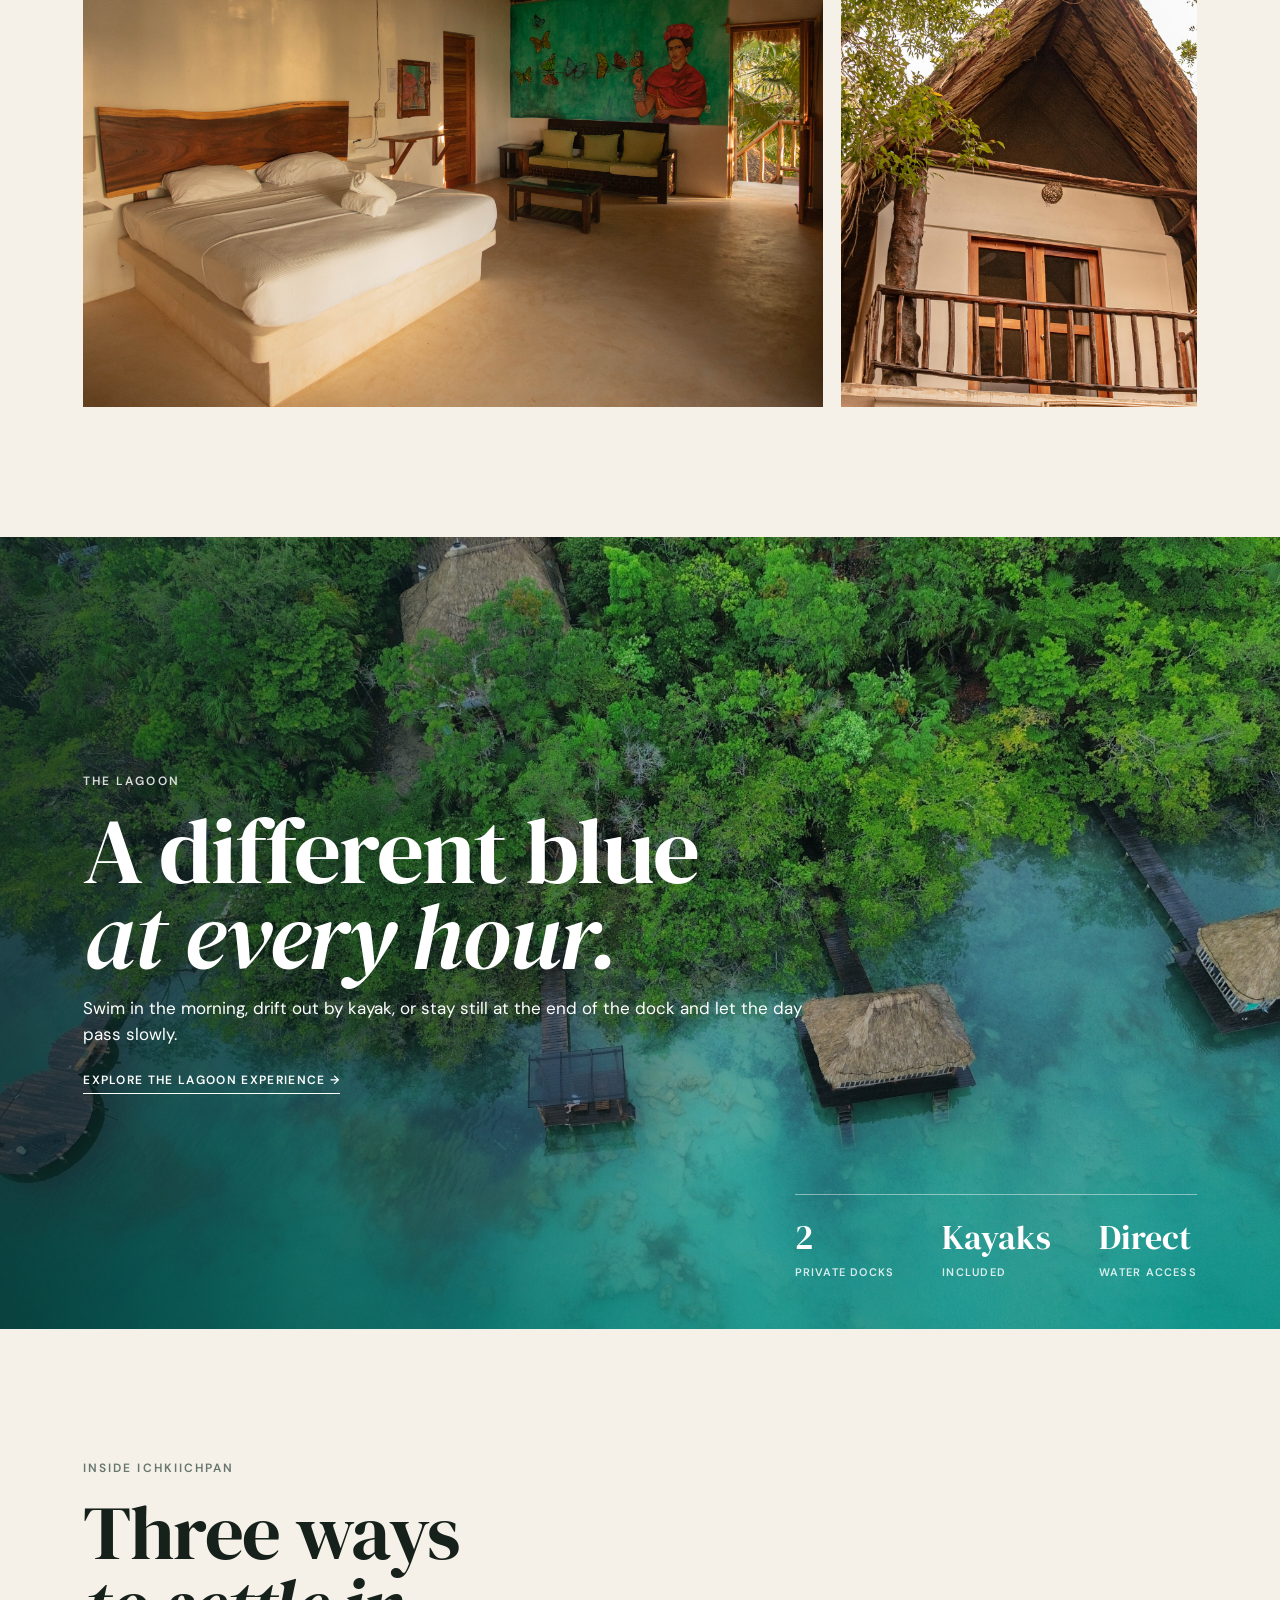
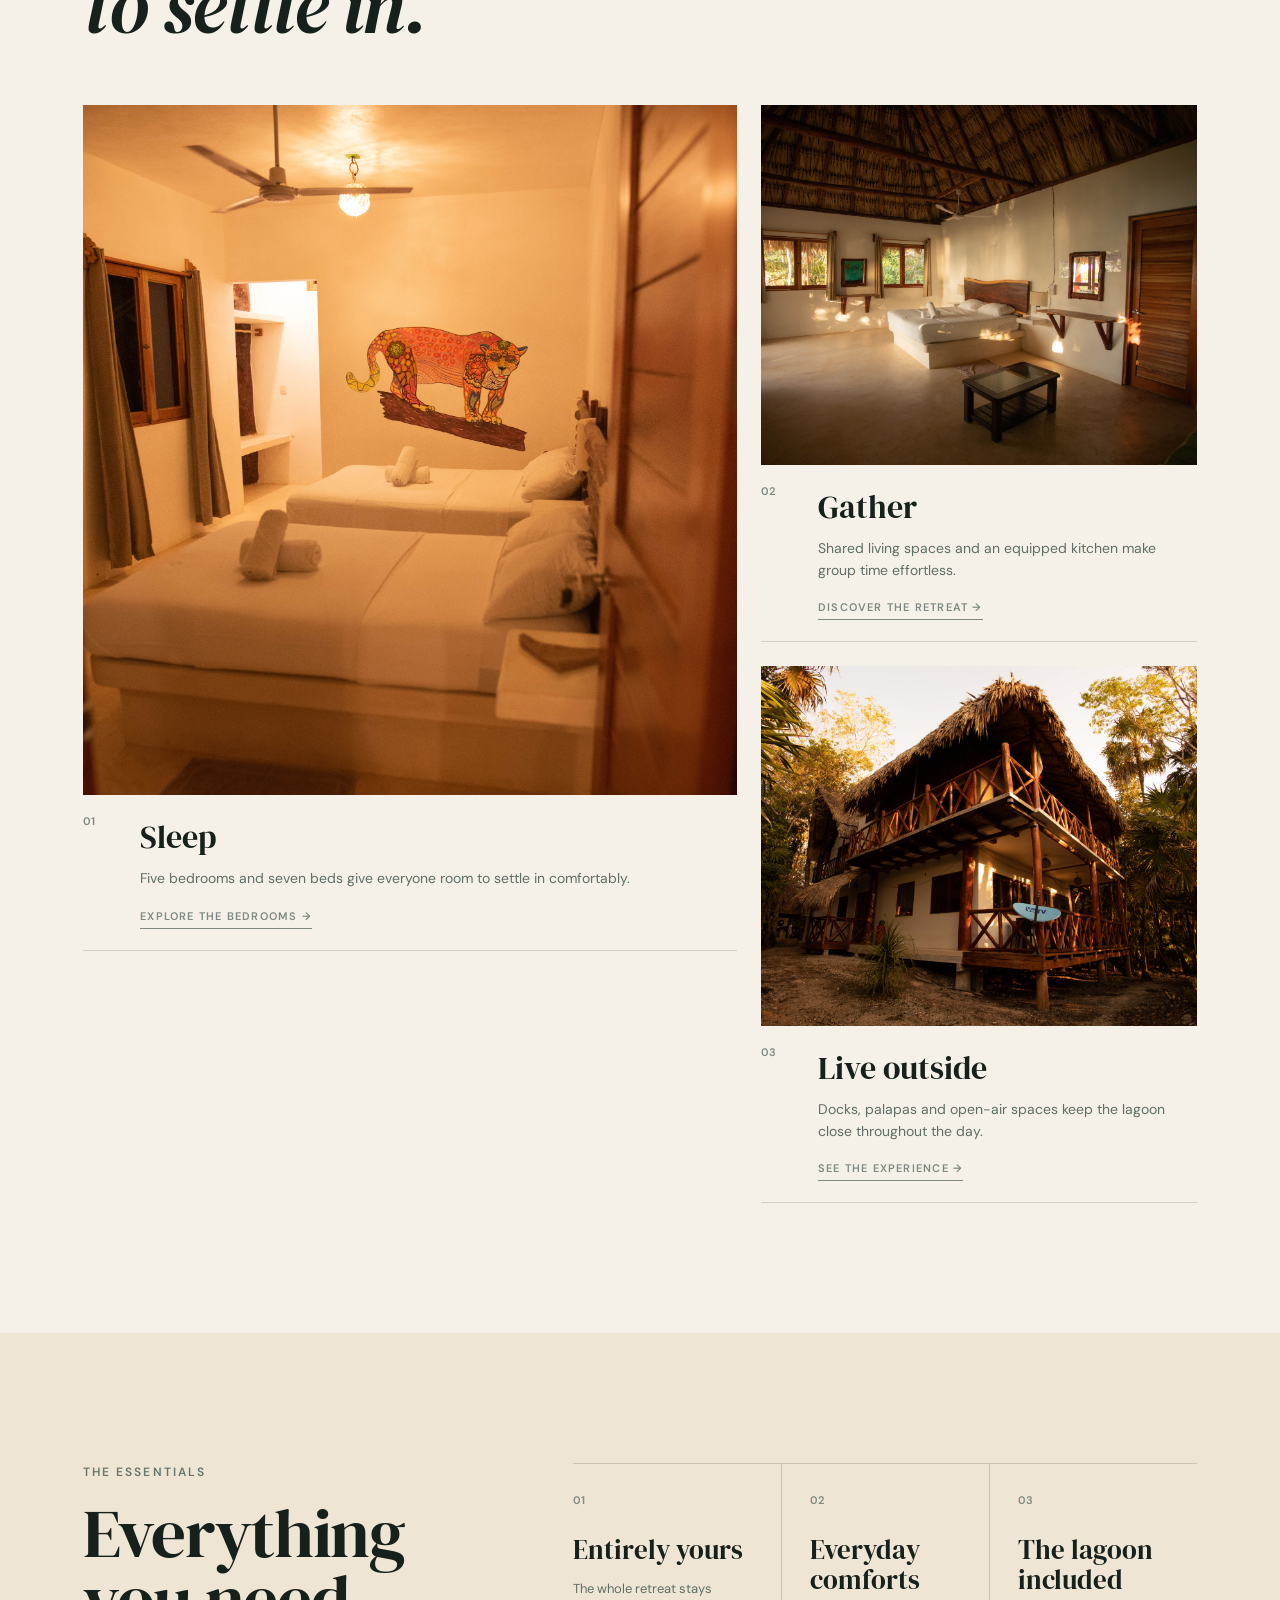
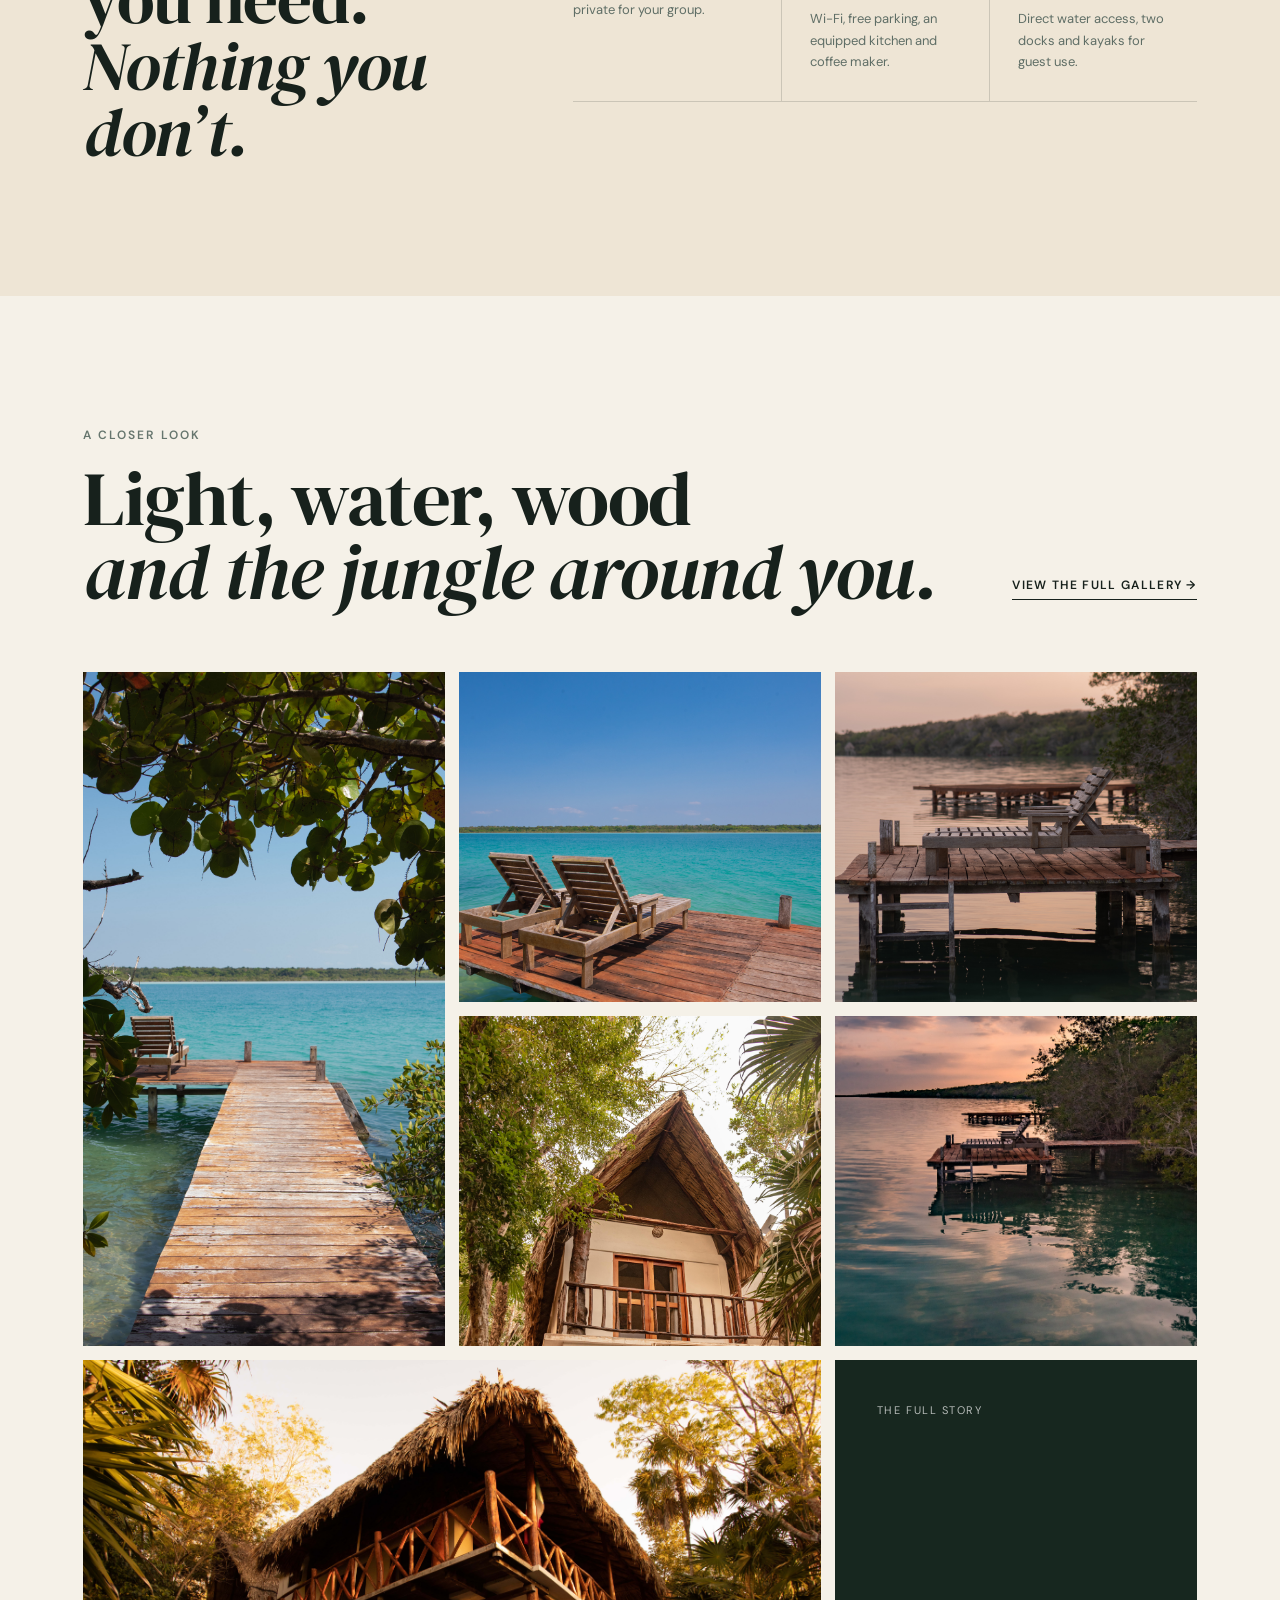
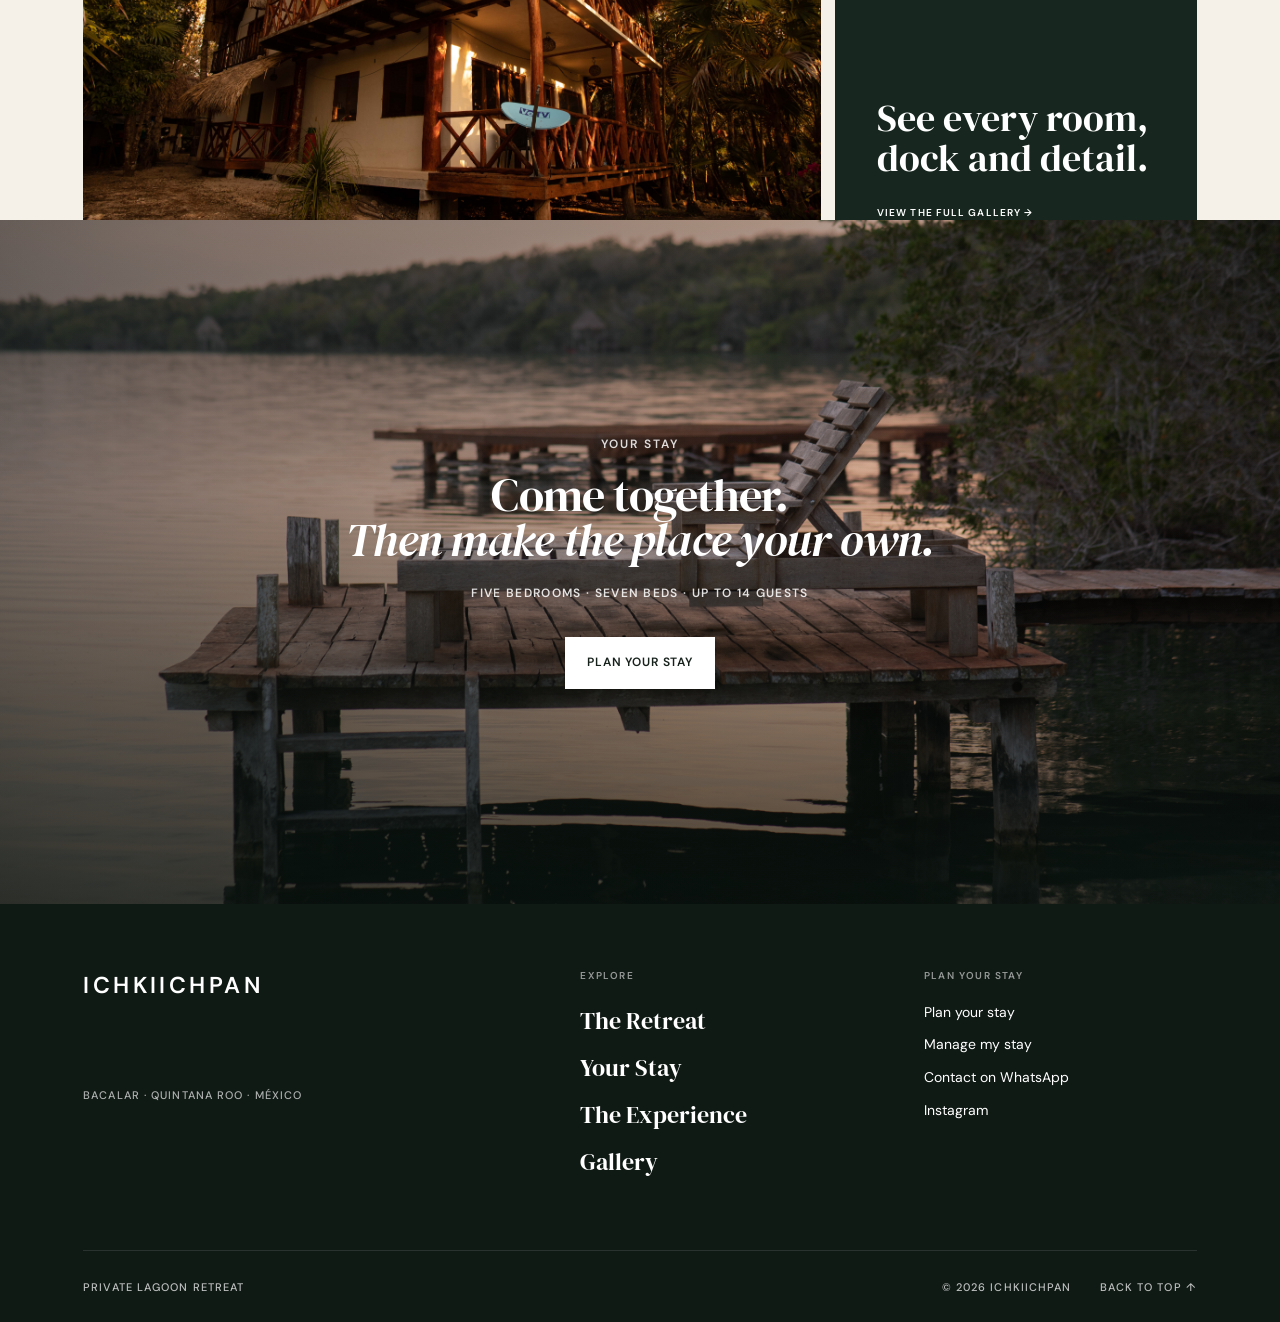
==== commit 23c0d640: "Refine public homepage and shared visitor UI" ====
--- a/index.html
+++ b/index.html
@@ -4,7 +4,16 @@
   <meta charset="utf-8" />
   <meta name="viewport" content="width=device-width, initial-scale=1" />
   <meta name="theme-color" content="#1c3028" />
-  <meta name="description" content="Ichkiichpan — a private retreat between jungle and lagoon in Bacalar." />
+  <meta name="description" content="Ichkiichpan is a private Bacalar lagoon retreat with five bedrooms, seven beds and direct water access for groups of up to 14 guests." />
+  <link rel="canonical" href="https://anverabusinesssystems.github.io/ichkicchpan/" />
+  <link rel="icon" type="image/webp" href="assets/logo.webp" />
+  <meta property="og:type" content="website" />
+  <meta property="og:title" content="Ichkiichpan — Private Bacalar Lagoon Retreat" />
+  <meta property="og:description" content="An entire private retreat between jungle and lagoon in Bacalar, created for groups of up to 14 guests." />
+  <meta property="og:url" content="https://anverabusinesssystems.github.io/ichkicchpan/" />
+  <meta property="og:image" content="https://anverabusinesssystems.github.io/ichkicchpan/assets/hero-sunset.jpg" />
+  <meta property="og:image:alt" content="Sunset over Bacalar Lagoon from Ichkiichpan" />
+  <meta name="twitter:card" content="summary_large_image" />
   <title>Ichkiichpan — Bacalar Lagoon Retreat</title>
   <link rel="preconnect" href="https://fonts.googleapis.com">
   <link rel="preconnect" href="https://fonts.gstatic.com" crossorigin>
@@ -12,6 +21,9 @@
   <link rel="stylesheet" href="styles.css?v=20260826-01" />
   <link rel="stylesheet" href="closing.css?v=20260824-01" />
   <link rel="stylesheet" href="social-float.css?v=20260824-04" />
+  <link rel="stylesheet" href="shared-public.css?v=20260826-01" />
+  <link rel="stylesheet" href="homepage-revision.css?v=20260826-01" />
+  <script type="application/ld+json">{"@context":"https://schema.org","@type":"LodgingBusiness","name":"Ichkiichpan","description":"Private lagoon retreat for groups of up to 14 guests in Bacalar, Quintana Roo.","url":"https://anverabusinesssystems.github.io/ichkicchpan/","image":"https://anverabusinesssystems.github.io/ichkicchpan/assets/hero-sunset.jpg","address":{"@type":"PostalAddress","addressLocality":"Bacalar","addressRegion":"Quintana Roo","addressCountry":"MX"},"sameAs":["https://www.instagram.com/ichkiichpan.cabana/"]}</script>
 </head>
 <body>
   <header class="site-header" id="siteHeader">
@@ -24,20 +36,21 @@
     </nav>
     <div class="header-actions">
       <button class="lang-button" id="langButton" type="button" aria-label="Change language">EN <span>·</span> ES</button>
-      <a class="outline-button" href="reservations.html#book" data-i18n="checkAvailability">Check availability</a>
+      <a class="outline-button" href="reservations.html#book" data-i18n="planStay">Plan your stay</a>
       <button class="menu-button" id="menuButton" type="button" aria-label="Open menu"><span></span><span></span></button>
     </div>
   </header>
   <main id="top">
-    <section class="hero"><div class="hero-photo image-fallback" role="img" aria-label="Sunset over the Bacalar lagoon from Ichkiichpan"></div><div class="hero-shade"></div><div class="hero-center"><p class="hero-name">ICHKIICHPAN</p><h1 data-i18n="heroLine">HIDDEN IN THE NATURE</h1><span class="hero-rule"></span><p class="hero-location">BACALAR · QUINTANA ROO</p></div><div class="scroll-cue" aria-hidden="true"><span></span></div></section>
-    <section class="glance section-pad" id="glance"><div class="glance-head"><p class="kicker" data-i18n="glanceLabel">At a glance</p><h2 data-i18n="glanceTitle">A place<br><em>of your own.</em></h2></div><div class="fact-row" aria-label="Property highlights"><div><strong>5</strong><span data-i18n="factBedrooms">Bedrooms</span></div><div><strong>14</strong><span data-i18n="factGuests">Guests</span></div><div><strong>2</strong><span data-i18n="factDocks">Docks</span></div><div><strong data-i18n="factDirect">Direct</strong><span data-i18n="factLagoon">Lagoon access</span></div><div><strong data-i18n="factKayaks">Kayaks</strong><span data-i18n="factIncluded">For guest use</span></div></div><div class="glance-images"><div class="glance-main image-fallback bedroom-photo" role="img" aria-label="Bedroom at Ichkiichpan"></div><div class="glance-side image-fallback outdoor-photo" role="img" aria-label="Outdoor living beside the lagoon"></div></div></section>
-    <section class="lagoon-story" id="lagoon"><div class="lagoon-image image-fallback aerial-photo" role="img" aria-label="Aerial view of Ichkiichpan and its lagoon docks"></div><div class="lagoon-overlay"></div><div class="lagoon-copy"><p class="kicker light" data-i18n="lagoonLabel">The lagoon</p><h2 data-i18n="lagoonTitle">A different blue<br><em>at every hour.</em></h2><p data-i18n="lagoonBody">Swim in the morning, drift out by kayak, or stay still at the end of the dock and let the day pass slowly.</p></div><div class="lagoon-stats"><div><strong data-i18n="statDirect">Direct</strong><span data-i18n="statAccess">water access</span></div><div><strong>2</strong><span data-i18n="statDocks">docks</span></div><div><strong data-i18n="statKayaks">Kayaks</strong><span data-i18n="statIncluded">for guest use</span></div></div></section>
-    <section class="spaces section-pad" id="spaces"><div class="section-heading"><p class="kicker" data-i18n="spacesLabel">Inside Ichkiichpan</p><h2 data-i18n="spacesTitle">Three ways<br><em>to settle in.</em></h2></div><div class="spaces-layout"><div class="space-card space-card-wide"><div class="space-image image-fallback bedroom-photo" role="img" aria-label="Warm bedroom at Ichkiichpan"></div><div class="space-caption"><span>01</span><div><strong data-i18n="sleepTitle">Sleep</strong><p data-i18n="sleepBody">Five bedrooms give the group room to spread out and recharge.</p></div></div></div><div class="space-card"><div class="space-image image-fallback house-photo" role="img" aria-label="Main Ichkiichpan cabin exterior"></div><div class="space-caption"><span>02</span><div><strong data-i18n="gatherTitle">Gather</strong><p data-i18n="gatherBody">Shared spaces inside and out make it easy to spend time together.</p></div></div></div><div class="space-card"><div class="space-image image-fallback outdoor-photo" role="img" aria-label="Lagoon-side outdoor living"></div><div class="space-caption"><span>03</span><div><strong data-i18n="outsideTitle">Live outside</strong><p data-i18n="outsideBody">Palapas, docks and open-air spaces keep the lagoon close all day.</p></div></div></div></div></section>
-    <section class="gallery section-pad" id="gallery"><div class="section-heading gallery-heading"><div><p class="kicker" data-i18n="galleryLabel">A closer look</p><h2 data-i18n="galleryTitle">Light, water, wood<br><em>and the jungle around you.</em></h2></div></div><div class="gallery-grid"><div class="gallery-tile tall image-fallback jungle-dock-photo" role="img" aria-label="Private dock framed by jungle foliage"></div><div class="gallery-tile image-fallback blue-water-photo" role="img" aria-label="Turquoise Bacalar lagoon"></div><div class="gallery-tile image-fallback sunset-dock-photo" role="img" aria-label="Private dock at sunset"></div><div class="gallery-tile image-fallback cabin-gallery-photo" role="img" aria-label="Ichkiichpan cabin in the jungle"></div><div class="gallery-tile image-fallback house-photo" role="img" aria-label="Cabin exterior"></div><div class="gallery-tile wide image-fallback aerial-photo" role="img" aria-label="Aerial view of Ichkiichpan and the lagoon"></div></div></section>
-    <section class="shared-closing"><div class="shared-closing-image"></div><div class="shared-closing-shade"></div><div class="shared-closing-copy"><p class="kicker light">Your stay</p><h2>Come together.<br><em>Then make the place your own.</em></h2><a class="solid-button light-button" href="reservations.html#book" data-i18n="checkAvailability">Check availability</a></div></section>
+    <section class="hero"><div class="hero-photo image-fallback" role="img" aria-label="Sunset over the Bacalar lagoon from Ichkiichpan"></div><div class="hero-shade"></div><div class="hero-center"><p class="hero-name">ICHKIICHPAN</p><h1 data-i18n="heroLine">BETWEEN JUNGLE AND LAGOON</h1><span class="hero-rule"></span><p class="hero-location">BACALAR · QUINTANA ROO</p><p class="hero-summary" data-i18n="heroSummary">A private lagoon retreat for groups of up to 14.</p></div><div class="scroll-cue" aria-hidden="true"><span></span></div></section>
+    <section class="glance section-pad" id="glance"><div class="glance-head"><p class="kicker" data-i18n="glanceLabel">At a glance</p><h2 data-i18n="glanceTitle">A place<br><em>of your own.</em></h2></div><div class="fact-row" data-i18n-aria="propertyHighlightsAria" aria-label="Property highlights"><div><strong data-i18n="factPrivate">Private</strong><span data-i18n="factEntireRetreat">Entire retreat</span></div><div><strong>14</strong><span data-i18n="factGuests">Guests</span></div><div><strong>5</strong><span data-i18n="factBedrooms">Bedrooms</span></div><div><strong>7</strong><span data-i18n="factBeds">Beds</span></div><div><strong data-i18n="factDirect">Direct</strong><span data-i18n="factLagoon">Lagoon access</span></div></div><div class="glance-images"><div class="glance-main image-fallback glance-bedroom-photo" role="img" data-i18n-aria="glanceBedroomAlt" aria-label="Spacious bedroom at Ichkiichpan"></div><div class="glance-side image-fallback glance-property-photo" role="img" data-i18n-aria="glancePropertyAlt" aria-label="Ichkiichpan cabin surrounded by tropical vegetation"></div></div></section>
+    <section class="lagoon-story" id="lagoon"><div class="lagoon-image image-fallback aerial-photo" role="img" data-i18n-aria="lagoonImageAlt" aria-label="Aerial view of Ichkiichpan and its lagoon docks"></div><div class="lagoon-overlay"></div><div class="lagoon-copy"><p class="kicker light" data-i18n="lagoonLabel">The lagoon</p><h2 data-i18n="lagoonTitle">A different blue<br><em>at every hour.</em></h2><p data-i18n="lagoonBody">Swim in the morning, drift out by kayak, or stay still at the end of the dock and let the day pass slowly.</p><a class="text-link light-text-link" href="the-experience.html" data-i18n="exploreLagoon">Explore the lagoon experience →</a></div><div class="lagoon-stats"><div><strong>2</strong><span data-i18n="statDocks">private docks</span></div><div><strong data-i18n="statKayaks">Kayaks</strong><span data-i18n="statIncluded">included</span></div><div><strong data-i18n="statDirect">Direct</strong><span data-i18n="statAccess">water access</span></div></div></section>
+    <section class="spaces section-pad" id="spaces"><div class="section-heading"><p class="kicker" data-i18n="spacesLabel">Inside Ichkiichpan</p><h2 data-i18n="spacesTitle">Three ways<br><em>to settle in.</em></h2></div><div class="spaces-layout"><a class="space-card space-card-wide" href="your-stay.html"><div class="space-image image-fallback sleep-photo" role="img" data-i18n-aria="sleepAlt" aria-label="Double-bed room at Ichkiichpan"></div><div class="space-caption"><span>01</span><div><strong data-i18n="sleepTitle">Sleep</strong><p data-i18n="sleepBody">Five bedrooms and seven beds give everyone room to settle in comfortably.</p><span class="card-link" data-i18n="exploreBedrooms">Explore the bedrooms →</span></div></div></a><a class="space-card" href="the-retreat.html"><div class="space-image image-fallback gather-photo" role="img" data-i18n-aria="gatherAlt" aria-label="Spacious interior beneath the palapa roof"></div><div class="space-caption"><span>02</span><div><strong data-i18n="gatherTitle">Gather</strong><p data-i18n="gatherBody">Shared living spaces and an equipped kitchen make group time effortless.</p><span class="card-link" data-i18n="discoverRetreat">Discover the retreat →</span></div></div></a><a class="space-card" href="the-experience.html"><div class="space-image image-fallback outside-photo" role="img" data-i18n-aria="outsideAlt" aria-label="Ichkiichpan cabin and open-air living spaces"></div><div class="space-caption"><span>03</span><div><strong data-i18n="outsideTitle">Live outside</strong><p data-i18n="outsideBody">Docks, palapas and open-air spaces keep the lagoon close throughout the day.</p><span class="card-link" data-i18n="seeExperience">See the experience →</span></div></div></a></div></section>
+    <section class="practical section-pad" aria-labelledby="practicalTitle"><div class="practical-heading"><p class="kicker" data-i18n="practicalLabel">The essentials</p><h2 id="practicalTitle" data-i18n="practicalTitle">Everything you need.<br><em>Nothing you don’t.</em></h2></div><div class="practical-grid"><div><span>01</span><strong data-i18n="privateTitle">Entirely yours</strong><p data-i18n="privateBody">The whole retreat stays private for your group.</p></div><div><span>02</span><strong data-i18n="comfortTitle">Everyday comforts</strong><p data-i18n="comfortBody">Wi-Fi, free parking, an equipped kitchen and coffee maker.</p></div><div><span>03</span><strong data-i18n="waterTitle">The lagoon included</strong><p data-i18n="waterBody">Direct water access, two docks and kayaks for guest use.</p></div></div></section>
+    <section class="gallery section-pad" id="gallery"><div class="section-heading gallery-heading"><div><p class="kicker" data-i18n="galleryLabel">A closer look</p><h2 data-i18n="galleryTitle">Light, water, wood<br><em>and the jungle around you.</em></h2></div><a class="text-link gallery-link" href="gallery.html" data-i18n="viewGallery">View the full gallery →</a></div><div class="gallery-grid"><div class="gallery-tile tall image-fallback jungle-dock-photo" role="img" data-i18n-aria="galleryDockAlt" aria-label="Private dock framed by jungle foliage"></div><div class="gallery-tile image-fallback blue-water-photo" role="img" data-i18n-aria="galleryWaterAlt" aria-label="Turquoise Bacalar lagoon"></div><div class="gallery-tile image-fallback sunset-dock-photo" role="img" data-i18n-aria="gallerySunsetAlt" aria-label="Private dock at sunset"></div><div class="gallery-tile image-fallback cabin-gallery-photo" role="img" data-i18n-aria="galleryCabinAlt" aria-label="Ichkiichpan cabin in the jungle"></div><div class="gallery-tile image-fallback mosaic-outdoor-photo" role="img" data-i18n-aria="galleryOutdoorAlt" aria-label="Lagoon-side outdoor living at Ichkiichpan"></div><div class="gallery-tile wide image-fallback mosaic-house-photo" role="img" data-i18n-aria="galleryHouseAlt" aria-label="Main Ichkiichpan cabin among tropical trees"></div><a class="gallery-cta-card" href="gallery.html"><span data-i18n="galleryCtaLabel">The full story</span><strong data-i18n="galleryCtaTitle">See every room,<br>dock and detail.</strong><span class="card-link" data-i18n="viewGallery">View the full gallery →</span></a></div></section>
+    <section class="shared-closing"><div class="shared-closing-image"></div><div class="shared-closing-shade"></div><div class="shared-closing-copy"><p class="kicker light" data-i18n="closingLabel">Your stay</p><h2 data-i18n="closingTitle">Come together.<br><em>Then make the place your own.</em></h2><p class="closing-assurance" data-i18n="closingAssurance">Five bedrooms · Seven beds · Up to 14 guests</p><a class="solid-button light-button" href="reservations.html#book" data-i18n="planStay">Plan your stay</a></div></section>
   </main>
-  <footer class="site-footer"><div class="footer-brand"><strong>ICHKIICHPAN</strong><span>BACALAR · QUINTANA ROO · MÉXICO</span></div><div class="footer-links"><a href="the-retreat.html" data-i18n="navRetreat">The retreat</a><a href="your-stay.html" data-i18n="navStay">Your stay</a><a href="the-experience.html" data-i18n="navLagoon">The experience</a><a href="#gallery" data-i18n="navGallery">Gallery</a></div><div class="footer-bottom"><span data-i18n="footerLine">Private lagoon retreat</span><a class="footer-login" href="login.html">Log in</a><a href="#top" data-i18n="backTop">Back to top ↑</a></div></footer>
+  <footer class="site-footer"></footer>
   <div class="social-float" aria-label="Contact Ichkiichpan"></div>
-  <div class="mobile-menu" id="mobileMenu" aria-hidden="true"><button class="mobile-close" id="menuClose" type="button" data-i18n="close">Close ×</button><nav><a href="the-retreat.html" data-i18n="navRetreat">The retreat</a><a href="your-stay.html" data-i18n="navStay">Your stay</a><a href="the-experience.html" data-i18n="navLagoon">The experience</a><a href="#gallery" data-i18n="navGallery">Gallery</a></nav><a class="solid-button" href="reservations.html#book" data-i18n="checkAvailability">Check availability</a></div>
-  <script src="social-float.js?v=20260824-04"></script><script src="public-home.js?v=20260823-01"></script>
-</body></html>+  <div class="mobile-menu" id="mobileMenu" aria-hidden="true"><button class="mobile-close" id="menuClose" type="button" data-i18n="close">Close ×</button><nav><a href="the-retreat.html" data-i18n="navRetreat">The retreat</a><a href="your-stay.html" data-i18n="navStay">Your stay</a><a href="the-experience.html" data-i18n="navLagoon">The experience</a><a href="#gallery" data-i18n="navGallery">Gallery</a></nav><a class="solid-button" href="reservations.html#book" data-i18n="planStay">Plan your stay</a></div>
+  <script src="social-float.js?v=20260826-01"></script><script src="public-home.js?v=20260826-01"></script><script src="shared-public-ui.js?v=20260826-01"></script>
+</body></html>
--- a/shared-public.css
+++ b/shared-public.css
@@ -0,0 +1,99 @@
+.wordmark {
+  width: 190px;
+  height: 82px;
+}
+
+.lang-button {
+  min-width: 62px;
+  padding: 8px 10px;
+  border: 1px solid currentColor;
+  border-radius: 999px;
+}
+
+.site-footer {
+  display: grid;
+  grid-template-columns: 1.25fr .8fr .8fr;
+  gap: 70px;
+}
+
+.footer-column-label {
+  margin: 0 0 18px;
+  font-size: 10px;
+  font-weight: 600;
+  letter-spacing: .14em;
+  opacity: .55;
+  text-transform: uppercase;
+}
+
+.footer-links,
+.footer-contact {
+  display: grid;
+  gap: 10px;
+}
+
+.footer-links {
+  grid-template-columns: 1fr;
+  font-size: 24px;
+}
+
+.footer-contact {
+  font-size: 14px;
+}
+
+.footer-contact a {
+  width: max-content;
+  border-bottom: 1px solid transparent;
+}
+
+.footer-contact a:hover {
+  border-bottom-color: currentColor;
+}
+
+.footer-bottom {
+  grid-template-columns: 1fr auto auto;
+}
+
+.social-float {
+  right: 28px;
+  transition: opacity .2s ease, transform .2s ease;
+}
+
+.social-float-link {
+  width: 44px;
+  height: 44px;
+}
+
+.social-float.footer-visible {
+  pointer-events: none;
+  opacity: 0;
+  transform: translateY(8px);
+}
+
+@media (max-width: 900px) {
+  .site-footer {
+    grid-template-columns: 1fr 1fr;
+  }
+
+  .footer-brand {
+    grid-column: 1 / -1;
+  }
+}
+
+@media (max-width: 760px) {
+  .site-footer {
+    grid-template-columns: 1fr;
+    gap: 38px;
+  }
+
+  .footer-brand {
+    grid-column: auto;
+  }
+
+  .footer-bottom {
+    grid-template-columns: 1fr;
+  }
+
+  .social-float {
+    right: 16px;
+  }
+}
--- a/homepage-revision.css
+++ b/homepage-revision.css
@@ -0,0 +1,242 @@
+.wordmark {
+  width: 190px;
+  height: 82px;
+}
+
+.lang-button {
+  border: 1px solid currentColor;
+  min-width: 62px;
+  padding: 8px 10px;
+}
+
+.hero-summary {
+  margin: 18px 0 0;
+  font-size: 13px;
+  font-weight: 500;
+  letter-spacing: .08em;
+  opacity: .9;
+}
+
+.light-text-link {
+  color: #fff;
+  margin-top: 4px;
+}
+
+.glance-bedroom-photo {
+  background-image: url("assets/room-king-1.jpg");
+  background-position: center 48%;
+}
+
+.glance-property-photo {
+  background-image: url("_DSC7283web.jpg");
+  background-position: center 32%;
+}
+
+.sleep-photo {
+  background-image: url("assets/room-double-1.jpg");
+  background-position: center 40%;
+}
+
+.gather-photo {
+  background-image: url("assets/room-king-3.jpg");
+  background-position: center 54%;
+}
+
+.outside-photo {
+  background-image: url("assets/cabin-exterior.jpg");
+  background-position: center 48%;
+}
+
+.space-card {
+  display: block;
+  overflow: hidden;
+}
+
+.space-card .space-image {
+  transition: transform .55s ease, filter .55s ease;
+}
+
+.space-card:hover .space-image {
+  filter: saturate(1.04);
+  transform: scale(1.015);
+}
+
+.space-card:focus-visible {
+  outline: 3px solid var(--green);
+  outline-offset: 6px;
+}
+
+.card-link {
+  display: inline-block;
+  margin: 5px 0 14px;
+  border-bottom: 1px solid currentColor;
+  padding-bottom: 3px;
+  font-size: 10px;
+  font-weight: 600;
+  letter-spacing: .11em;
+  text-transform: uppercase;
+}
+
+.practical {
+  display: grid;
+  grid-template-columns: .9fr 1.5fr;
+  align-items: start;
+  gap: 9vw;
+  background: var(--sand);
+}
+
+.practical-heading h2 {
+  margin: 0;
+  font-family: var(--serif);
+  font-size: clamp(58px, 5.4vw, 88px);
+  font-weight: 400;
+  letter-spacing: -.02em;
+  line-height: .96;
+}
+
+.practical-grid {
+  display: grid;
+  grid-template-columns: repeat(3, 1fr);
+  border-top: 1px solid var(--line);
+}
+
+.practical-grid > div {
+  border-bottom: 1px solid var(--line);
+  padding: 28px 28px 10px 0;
+}
+
+.practical-grid > div + div {
+  border-left: 1px solid var(--line);
+  padding-left: 28px;
+}
+
+.practical-grid span {
+  display: block;
+  margin-bottom: 26px;
+  color: #7d8982;
+  font-size: 11px;
+  font-weight: 600;
+}
+
+.practical-grid strong {
+  font-family: var(--serif);
+  font-size: 27px;
+  font-weight: 400;
+  line-height: 1.05;
+}
+
+.practical-grid p {
+  margin: 12px 0 18px;
+  color: #5f6e66;
+  font-size: 13px;
+  line-height: 1.65;
+}
+
+.gallery-heading {
+  display: flex;
+  max-width: none;
+  align-items: flex-end;
+  justify-content: space-between;
+  gap: 50px;
+}
+
+.gallery-link {
+  flex: 0 0 auto;
+  margin-bottom: 8px;
+}
+
+.mosaic-outdoor-photo {
+  background-image: url("assets/outdoor.jpg");
+  background-position: center 55%;
+}
+
+.mosaic-house-photo {
+  background-image: url("IMGL7817.jpg");
+  background-position: center 45%;
+}
+
+.gallery-cta-card {
+  display: flex;
+  min-height: 520px;
+  flex-direction: column;
+  align-items: flex-start;
+  justify-content: flex-end;
+  padding: 42px;
+  background: var(--green-deep);
+  color: #fff;
+}
+
+.gallery-cta-card > span:first-child {
+  margin-bottom: auto;
+  font-size: 11px;
+  letter-spacing: .14em;
+  opacity: .68;
+  text-transform: uppercase;
+}
+
+.gallery-cta-card strong {
+  font-family: var(--serif);
+  font-size: 38px;
+  font-weight: 400;
+  line-height: 1.05;
+}
+
+.gallery-cta-card .card-link {
+  margin-top: 26px;
+}
+
+.closing-assurance {
+  margin: 22px 0 0;
+  color: rgba(255, 255, 255, .86);
+  font-size: 12px;
+  font-weight: 600;
+  letter-spacing: .11em;
+  text-transform: uppercase;
+}
+
+@media (max-width: 1050px) {
+  .practical {
+    grid-template-columns: 1fr;
+    gap: 55px;
+  }
+
+  .practical-grid {
+    grid-template-columns: repeat(3, 1fr);
+  }
+
+  .gallery-heading {
+    display: block;
+  }
+}
+
+@media (max-width: 760px) {
+  .hero-summary {
+    max-width: 300px;
+    margin-top: 14px;
+    font-size: 11px;
+    line-height: 1.5;
+  }
+
+  .practical-grid {
+    grid-template-columns: 1fr;
+  }
+
+  .practical-grid > div + div {
+    border-left: 0;
+    padding-left: 0;
+  }
+
+  .gallery-link {
+    margin-top: 24px;
+  }
+
+  .gallery-cta-card {
+    min-height: 380px;
+  }
+}
+
+@media (prefers-reduced-motion: reduce) {
+  .space-card .space-image {
+    transition: none;
+  }
+}
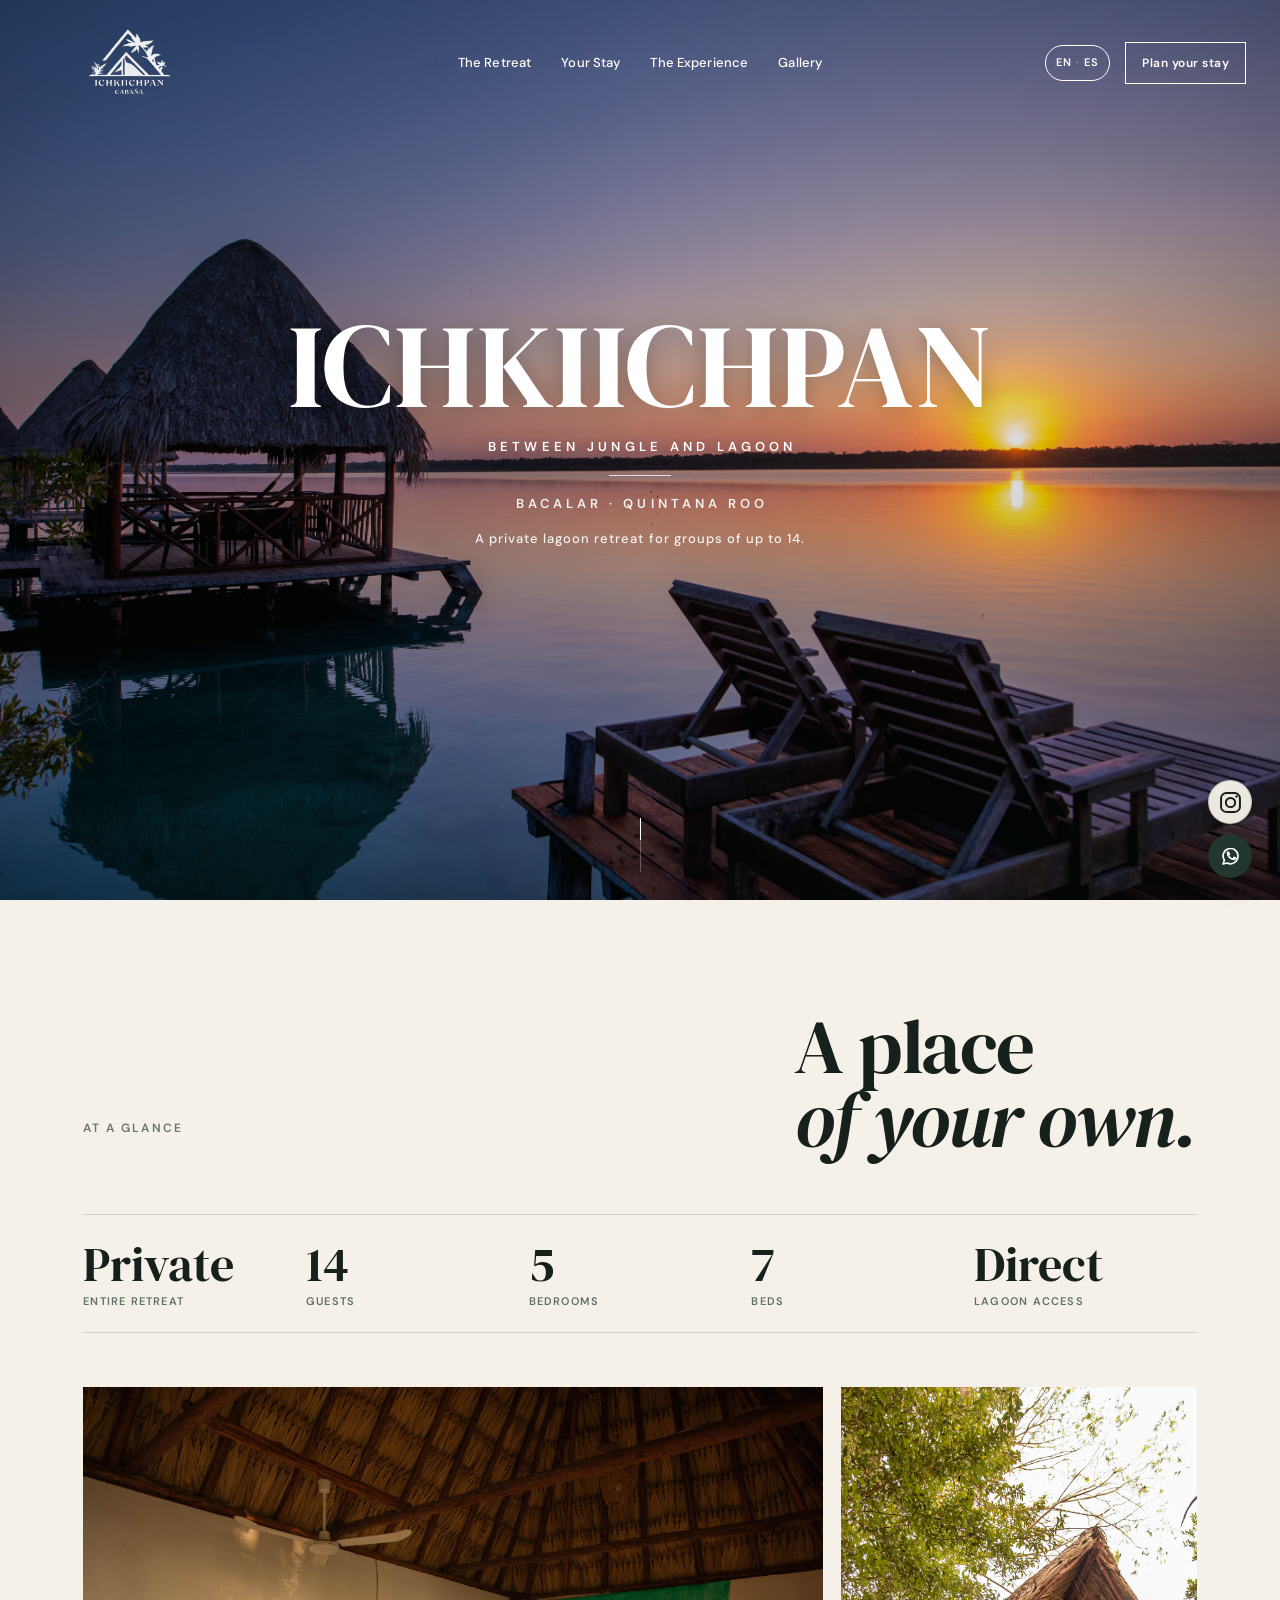
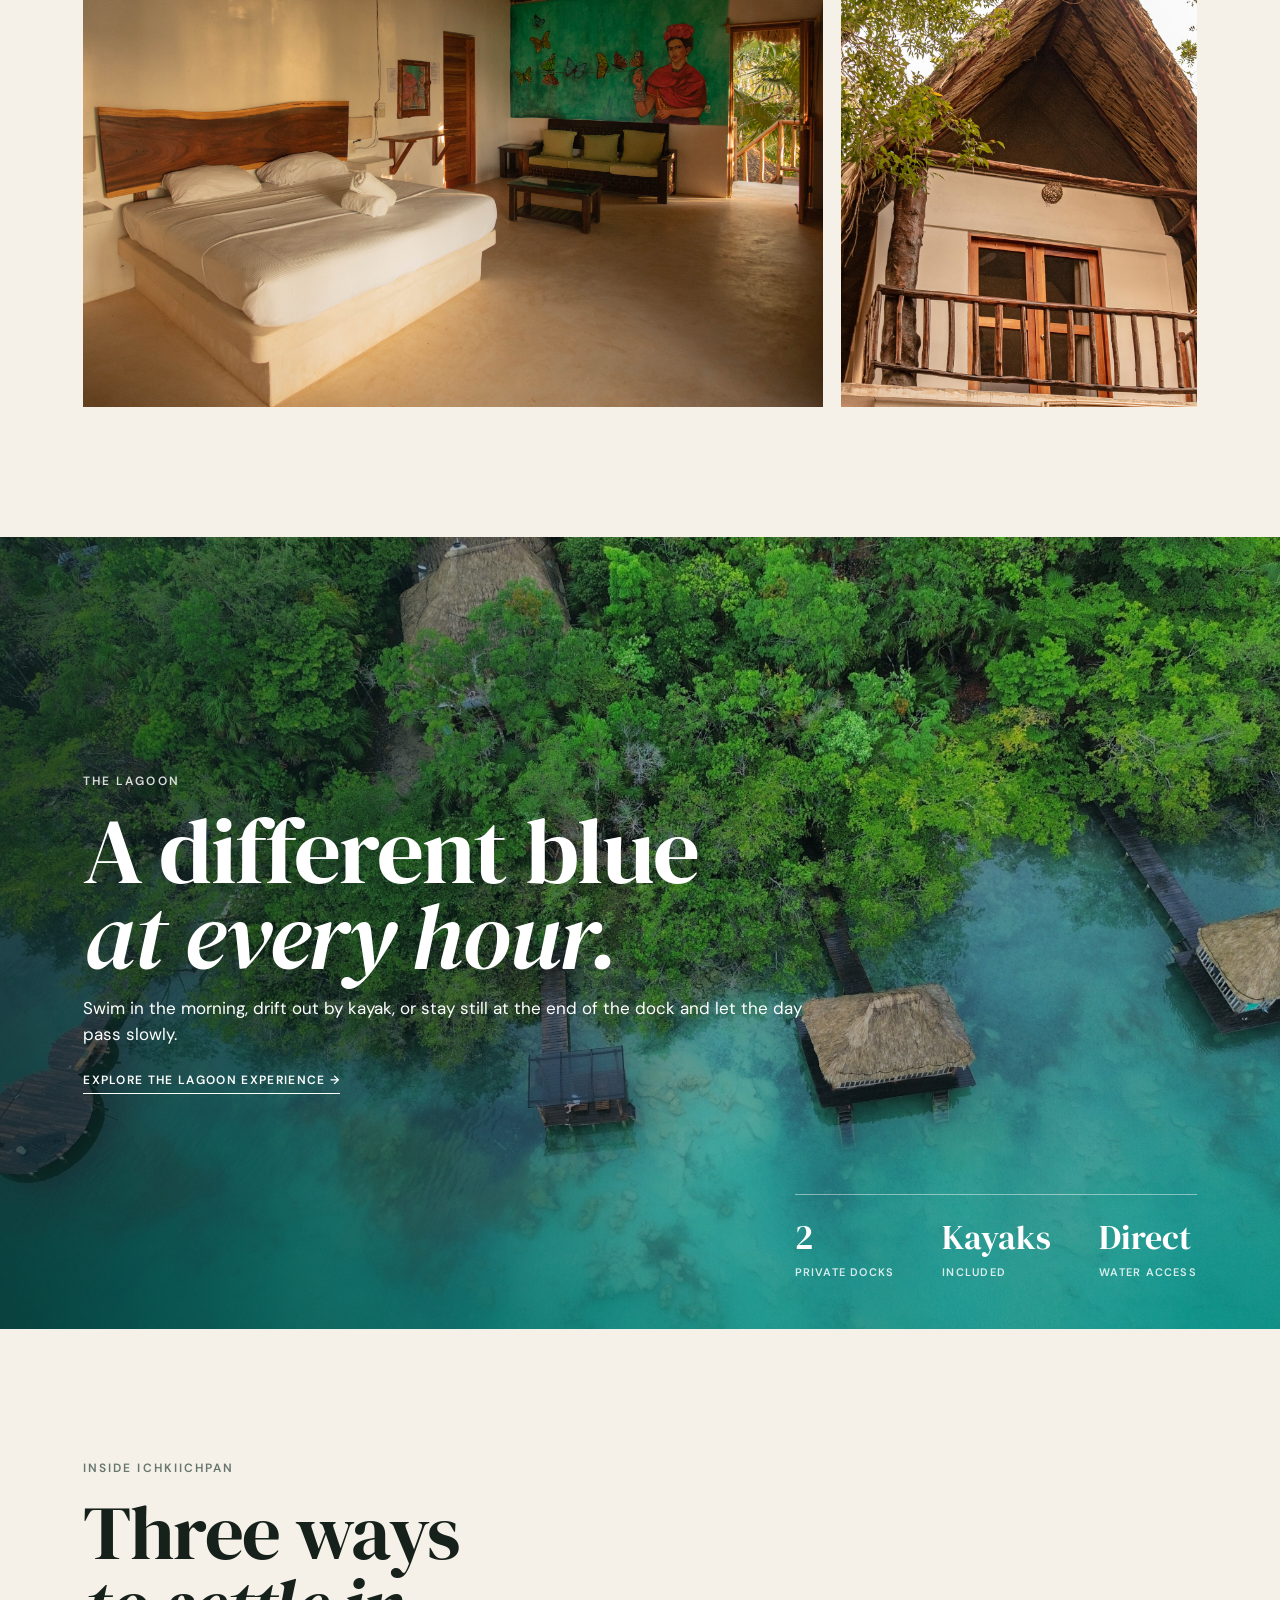
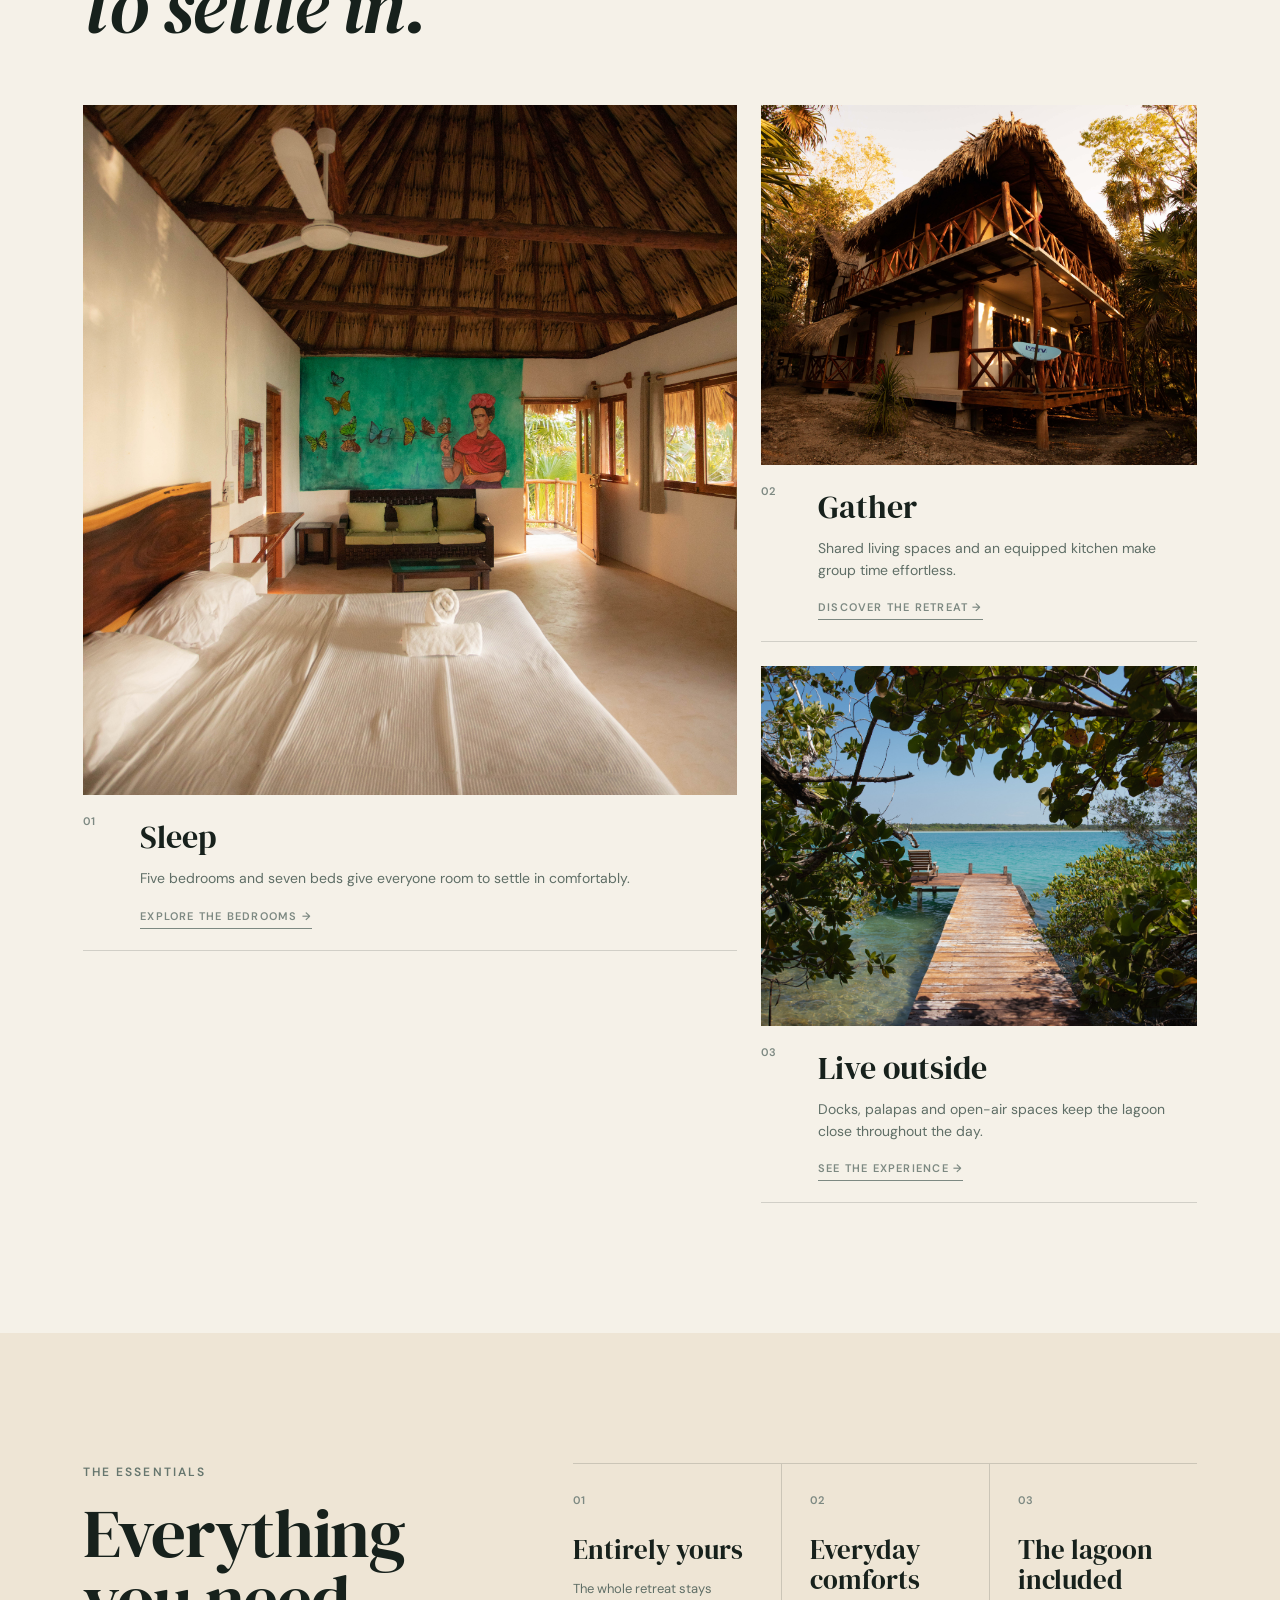
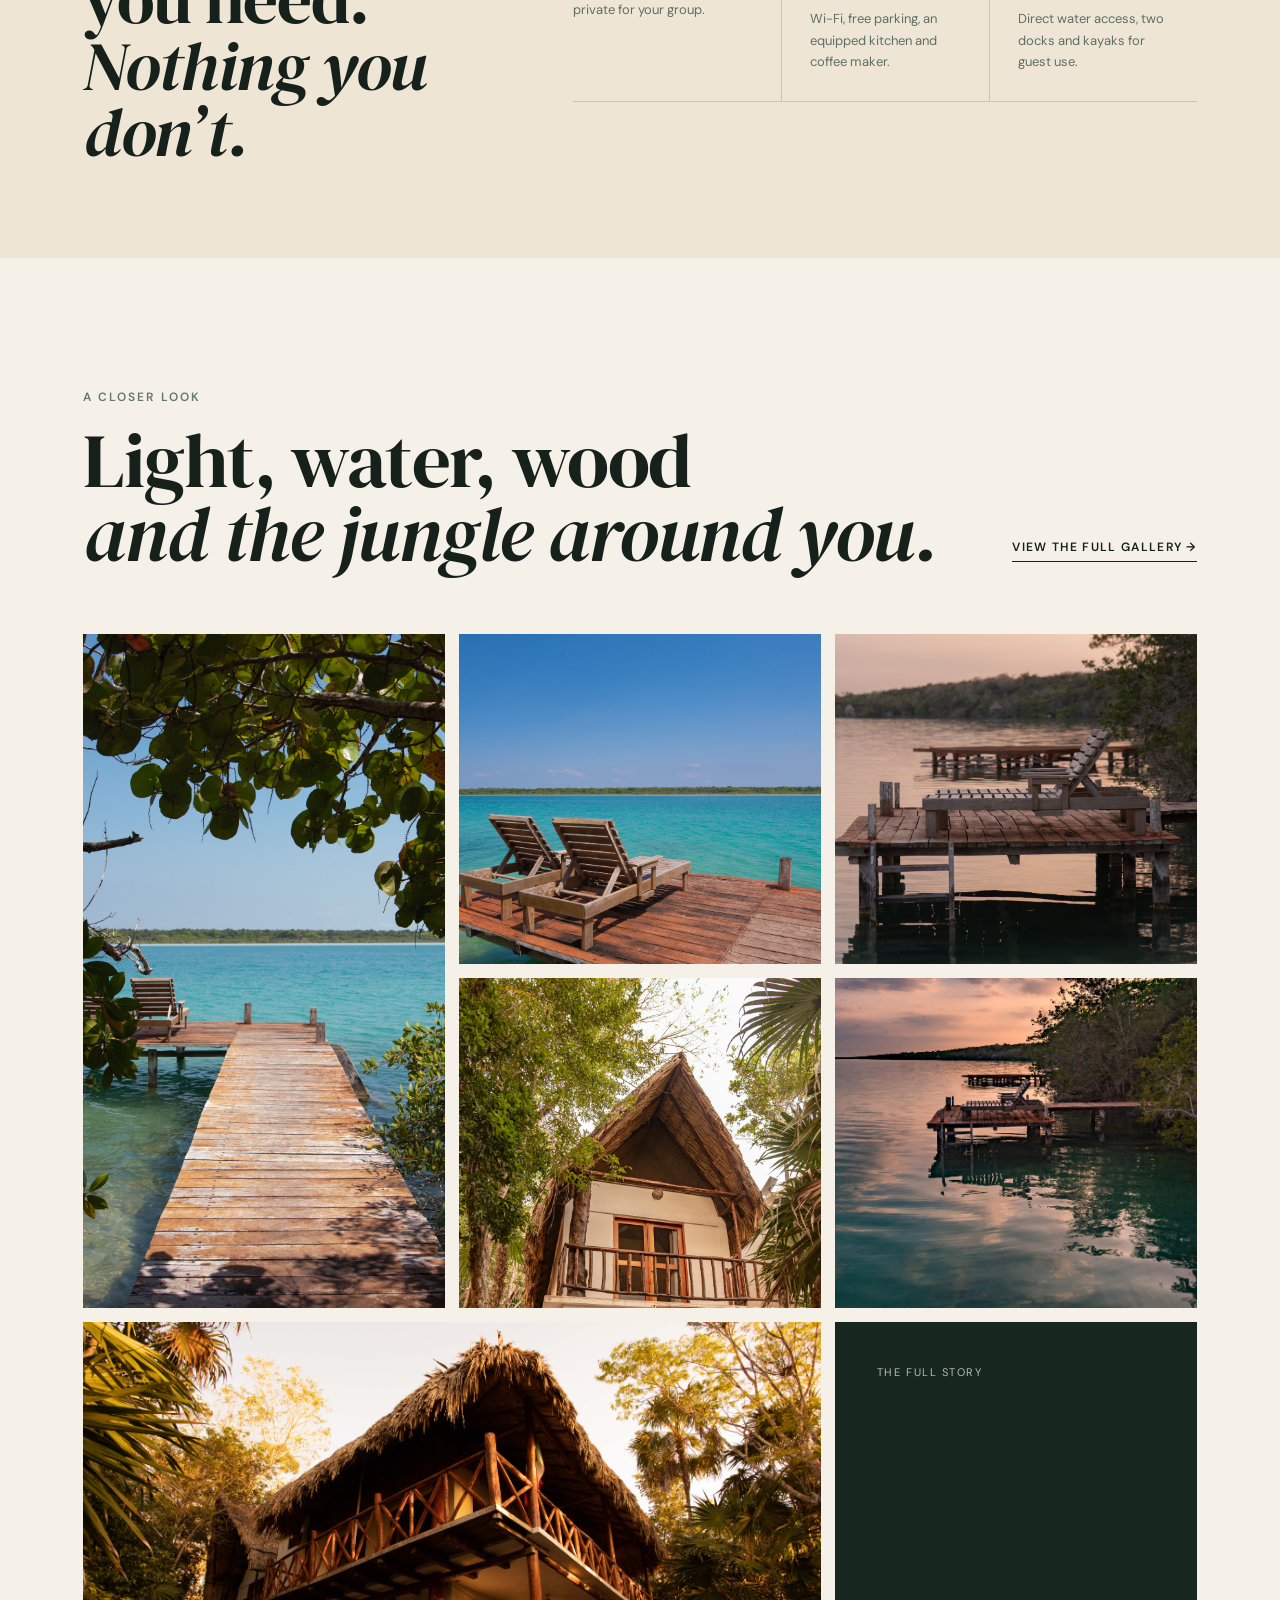
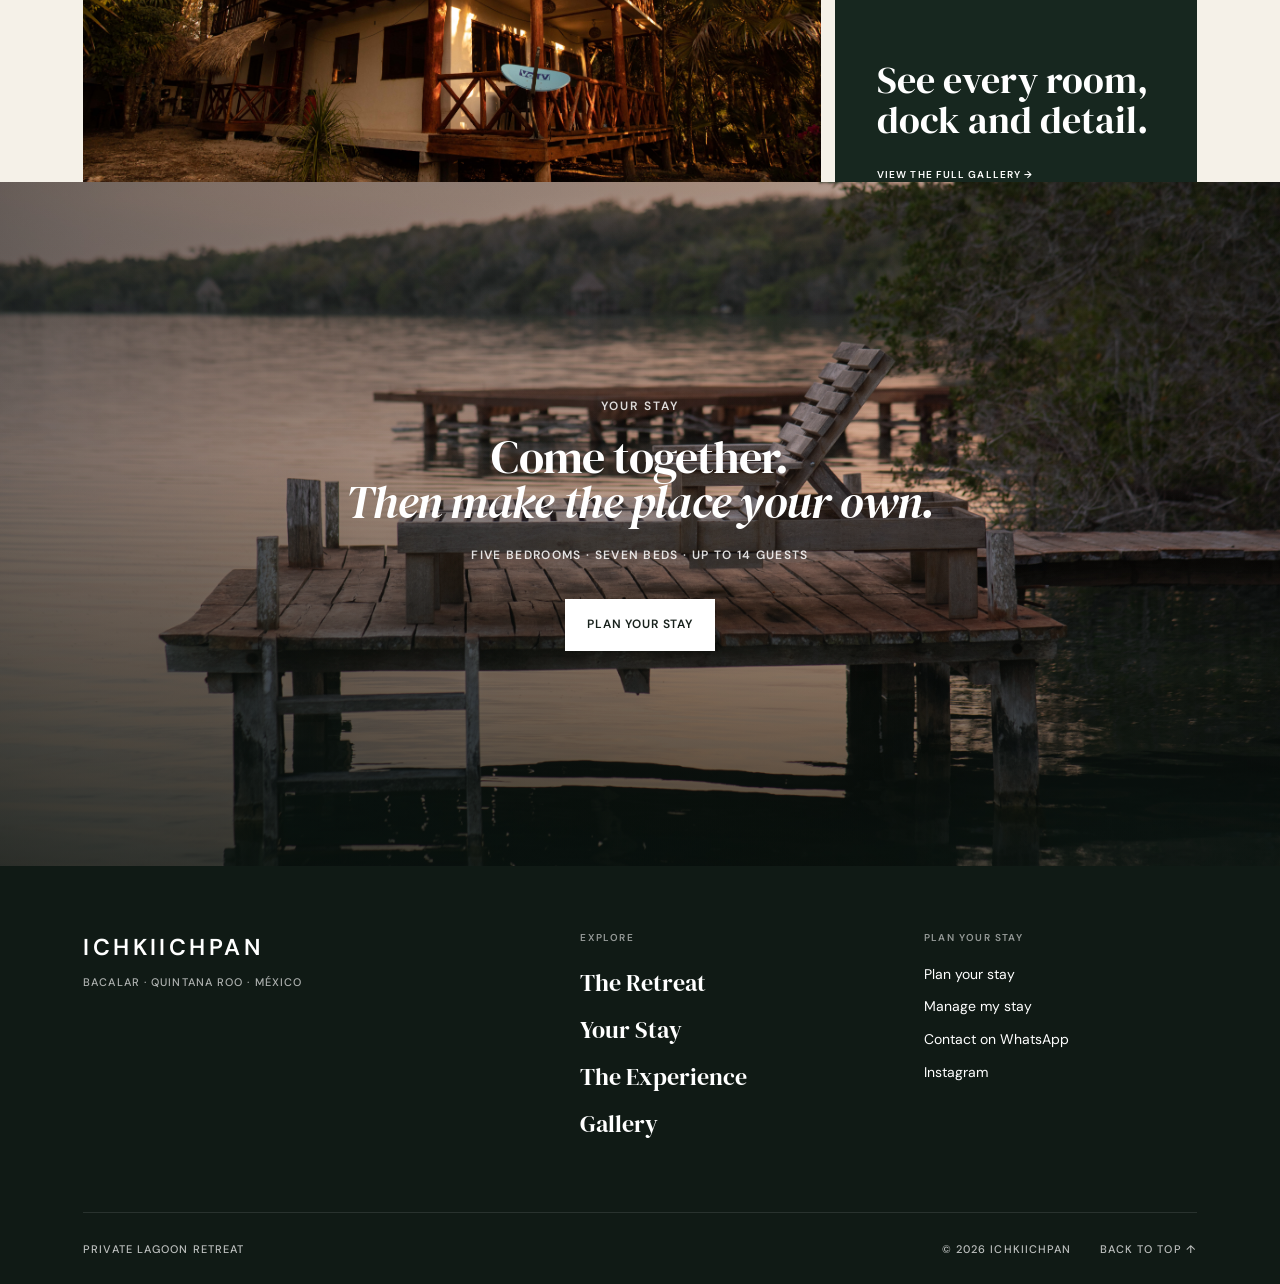
==== commit 3c9786c1: "Polish public visuals and language consistency" ====
--- a/index.html
+++ b/index.html
@@ -6,7 +6,7 @@
   <meta name="theme-color" content="#1c3028" />
   <meta name="description" content="Ichkiichpan is a private Bacalar lagoon retreat with five bedrooms, seven beds and direct water access for groups of up to 14 guests." />
   <link rel="canonical" href="https://anverabusinesssystems.github.io/ichkicchpan/" />
-  <link rel="icon" type="image/webp" href="assets/logo.webp" />
+  <link rel="icon" type="image/png" href="assets/logo-cropped.png" />
   <meta property="og:type" content="website" />
   <meta property="og:title" content="Ichkiichpan — Private Bacalar Lagoon Retreat" />
   <meta property="og:description" content="An entire private retreat between jungle and lagoon in Bacalar, created for groups of up to 14 guests." />
@@ -21,8 +21,8 @@
   <link rel="stylesheet" href="styles.css?v=20260826-01" />
   <link rel="stylesheet" href="closing.css?v=20260824-01" />
   <link rel="stylesheet" href="social-float.css?v=20260824-04" />
-  <link rel="stylesheet" href="shared-public.css?v=20260826-01" />
-  <link rel="stylesheet" href="homepage-revision.css?v=20260826-01" />
+  <link rel="stylesheet" href="shared-public.css?v=20260827-01" />
+  <link rel="stylesheet" href="homepage-revision.css?v=20260827-01" />
   <script type="application/ld+json">{"@context":"https://schema.org","@type":"LodgingBusiness","name":"Ichkiichpan","description":"Private lagoon retreat for groups of up to 14 guests in Bacalar, Quintana Roo.","url":"https://anverabusinesssystems.github.io/ichkicchpan/","image":"https://anverabusinesssystems.github.io/ichkicchpan/assets/hero-sunset.jpg","address":{"@type":"PostalAddress","addressLocality":"Bacalar","addressRegion":"Quintana Roo","addressCountry":"MX"},"sameAs":["https://www.instagram.com/ichkiichpan.cabana/"]}</script>
 </head>
 <body>
@@ -41,7 +41,7 @@
     </div>
   </header>
   <main id="top">
-    <section class="hero"><div class="hero-photo image-fallback" role="img" aria-label="Sunset over the Bacalar lagoon from Ichkiichpan"></div><div class="hero-shade"></div><div class="hero-center"><p class="hero-name">ICHKIICHPAN</p><h1 data-i18n="heroLine">BETWEEN JUNGLE AND LAGOON</h1><span class="hero-rule"></span><p class="hero-location">BACALAR · QUINTANA ROO</p><p class="hero-summary" data-i18n="heroSummary">A private lagoon retreat for groups of up to 14.</p></div><div class="scroll-cue" aria-hidden="true"><span></span></div></section>
+    <section class="hero"><div class="hero-photo image-fallback" role="img" data-i18n-aria="heroImageAlt" aria-label="Sunset over the Bacalar lagoon from Ichkiichpan"></div><div class="hero-shade"></div><div class="hero-center"><p class="hero-name">ICHKIICHPAN</p><h1 data-i18n="heroLine">BETWEEN JUNGLE AND LAGOON</h1><span class="hero-rule"></span><p class="hero-location">BACALAR · QUINTANA ROO</p><p class="hero-summary" data-i18n="heroSummary">A private lagoon retreat for groups of up to 14.</p></div><div class="scroll-cue" aria-hidden="true"><span></span></div></section>
     <section class="glance section-pad" id="glance"><div class="glance-head"><p class="kicker" data-i18n="glanceLabel">At a glance</p><h2 data-i18n="glanceTitle">A place<br><em>of your own.</em></h2></div><div class="fact-row" data-i18n-aria="propertyHighlightsAria" aria-label="Property highlights"><div><strong data-i18n="factPrivate">Private</strong><span data-i18n="factEntireRetreat">Entire retreat</span></div><div><strong>14</strong><span data-i18n="factGuests">Guests</span></div><div><strong>5</strong><span data-i18n="factBedrooms">Bedrooms</span></div><div><strong>7</strong><span data-i18n="factBeds">Beds</span></div><div><strong data-i18n="factDirect">Direct</strong><span data-i18n="factLagoon">Lagoon access</span></div></div><div class="glance-images"><div class="glance-main image-fallback glance-bedroom-photo" role="img" data-i18n-aria="glanceBedroomAlt" aria-label="Spacious bedroom at Ichkiichpan"></div><div class="glance-side image-fallback glance-property-photo" role="img" data-i18n-aria="glancePropertyAlt" aria-label="Ichkiichpan cabin surrounded by tropical vegetation"></div></div></section>
     <section class="lagoon-story" id="lagoon"><div class="lagoon-image image-fallback aerial-photo" role="img" data-i18n-aria="lagoonImageAlt" aria-label="Aerial view of Ichkiichpan and its lagoon docks"></div><div class="lagoon-overlay"></div><div class="lagoon-copy"><p class="kicker light" data-i18n="lagoonLabel">The lagoon</p><h2 data-i18n="lagoonTitle">A different blue<br><em>at every hour.</em></h2><p data-i18n="lagoonBody">Swim in the morning, drift out by kayak, or stay still at the end of the dock and let the day pass slowly.</p><a class="text-link light-text-link" href="the-experience.html" data-i18n="exploreLagoon">Explore the lagoon experience →</a></div><div class="lagoon-stats"><div><strong>2</strong><span data-i18n="statDocks">private docks</span></div><div><strong data-i18n="statKayaks">Kayaks</strong><span data-i18n="statIncluded">included</span></div><div><strong data-i18n="statDirect">Direct</strong><span data-i18n="statAccess">water access</span></div></div></section>
     <section class="spaces section-pad" id="spaces"><div class="section-heading"><p class="kicker" data-i18n="spacesLabel">Inside Ichkiichpan</p><h2 data-i18n="spacesTitle">Three ways<br><em>to settle in.</em></h2></div><div class="spaces-layout"><a class="space-card space-card-wide" href="your-stay.html"><div class="space-image image-fallback sleep-photo" role="img" data-i18n-aria="sleepAlt" aria-label="Double-bed room at Ichkiichpan"></div><div class="space-caption"><span>01</span><div><strong data-i18n="sleepTitle">Sleep</strong><p data-i18n="sleepBody">Five bedrooms and seven beds give everyone room to settle in comfortably.</p><span class="card-link" data-i18n="exploreBedrooms">Explore the bedrooms →</span></div></div></a><a class="space-card" href="the-retreat.html"><div class="space-image image-fallback gather-photo" role="img" data-i18n-aria="gatherAlt" aria-label="Spacious interior beneath the palapa roof"></div><div class="space-caption"><span>02</span><div><strong data-i18n="gatherTitle">Gather</strong><p data-i18n="gatherBody">Shared living spaces and an equipped kitchen make group time effortless.</p><span class="card-link" data-i18n="discoverRetreat">Discover the retreat →</span></div></div></a><a class="space-card" href="the-experience.html"><div class="space-image image-fallback outside-photo" role="img" data-i18n-aria="outsideAlt" aria-label="Ichkiichpan cabin and open-air living spaces"></div><div class="space-caption"><span>03</span><div><strong data-i18n="outsideTitle">Live outside</strong><p data-i18n="outsideBody">Docks, palapas and open-air spaces keep the lagoon close throughout the day.</p><span class="card-link" data-i18n="seeExperience">See the experience →</span></div></div></a></div></section>
@@ -52,5 +52,5 @@
   <footer class="site-footer"></footer>
   <div class="social-float" aria-label="Contact Ichkiichpan"></div>
   <div class="mobile-menu" id="mobileMenu" aria-hidden="true"><button class="mobile-close" id="menuClose" type="button" data-i18n="close">Close ×</button><nav><a href="the-retreat.html" data-i18n="navRetreat">The retreat</a><a href="your-stay.html" data-i18n="navStay">Your stay</a><a href="the-experience.html" data-i18n="navLagoon">The experience</a><a href="#gallery" data-i18n="navGallery">Gallery</a></nav><a class="solid-button" href="reservations.html#book" data-i18n="planStay">Plan your stay</a></div>
-  <script src="social-float.js?v=20260826-01"></script><script src="public-home.js?v=20260826-01"></script><script src="shared-public-ui.js?v=20260826-01"></script>
+  <script src="social-float.js?v=20260826-01"></script><script src="public-home.js?v=20260827-01"></script><script src="shared-public-ui.js?v=20260827-01"></script>
 </body></html>
--- a/shared-public.css
+++ b/shared-public.css
@@ -1,6 +1,7 @@
 .wordmark {
   width: 190px;
   height: 82px;
+  background-image: url("assets/logo-cropped.png");
 }
 
 .lang-button {
@@ -14,6 +15,11 @@
   display: grid;
   grid-template-columns: 1.25fr .8fr .8fr;
   gap: 70px;
+}
+
+.footer-brand {
+  align-content: start;
+  grid-auto-rows: max-content;
 }
 
 .footer-column-label {
--- a/homepage-revision.css
+++ b/homepage-revision.css
@@ -33,18 +33,18 @@
 }
 
 .sleep-photo {
-  background-image: url("assets/room-double-1.jpg");
-  background-position: center 40%;
+  background-image: url("IMGL7834.jpg");
+  background-position: center 58%;
 }
 
 .gather-photo {
-  background-image: url("assets/room-king-3.jpg");
-  background-position: center 54%;
+  background-image: url("IMGL7817.jpg");
+  background-position: center 55%;
 }
 
 .outside-photo {
-  background-image: url("assets/cabin-exterior.jpg");
-  background-position: center 48%;
+  background-image: url("_DSC7081.jpg");
+  background-position: center;
 }
 
 .space-card {
@@ -83,6 +83,7 @@
   align-items: start;
   gap: 9vw;
   background: var(--sand);
+  padding-bottom: 92px;
 }
 
 .practical-heading h2 {
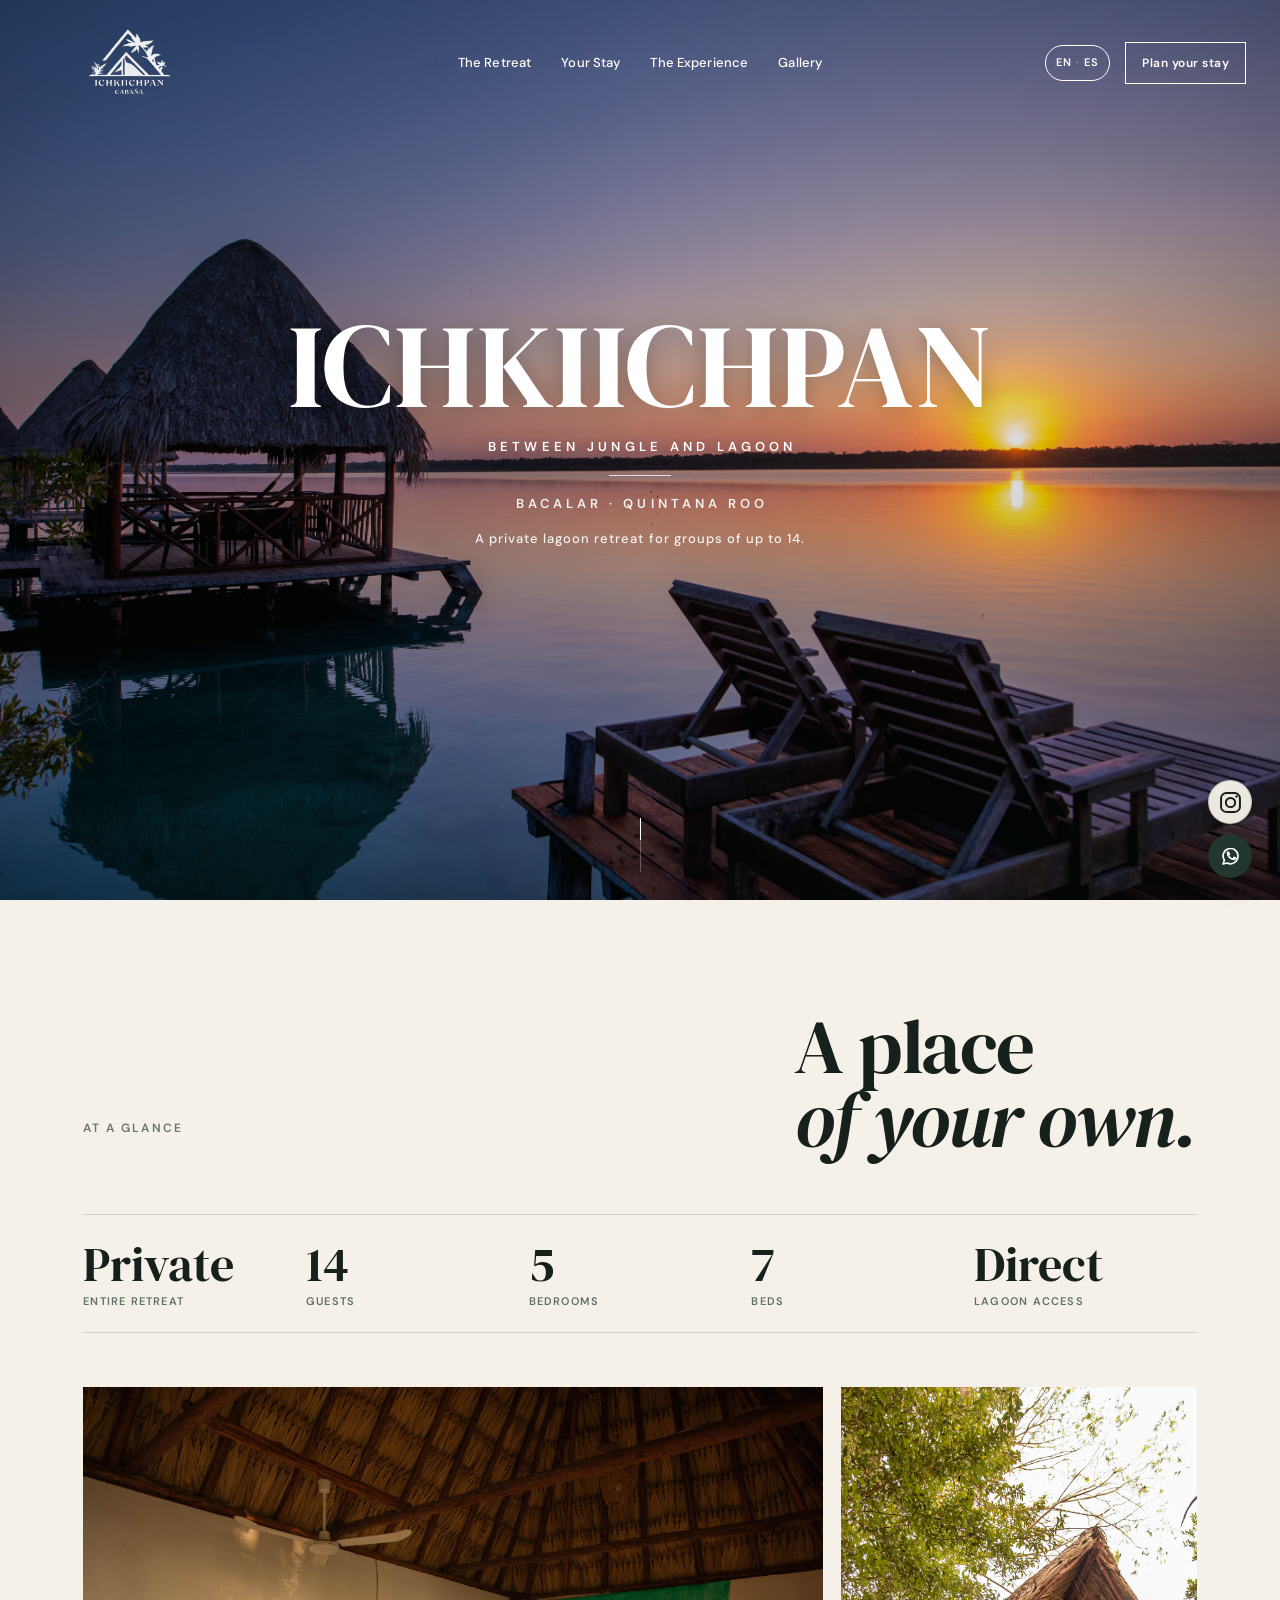
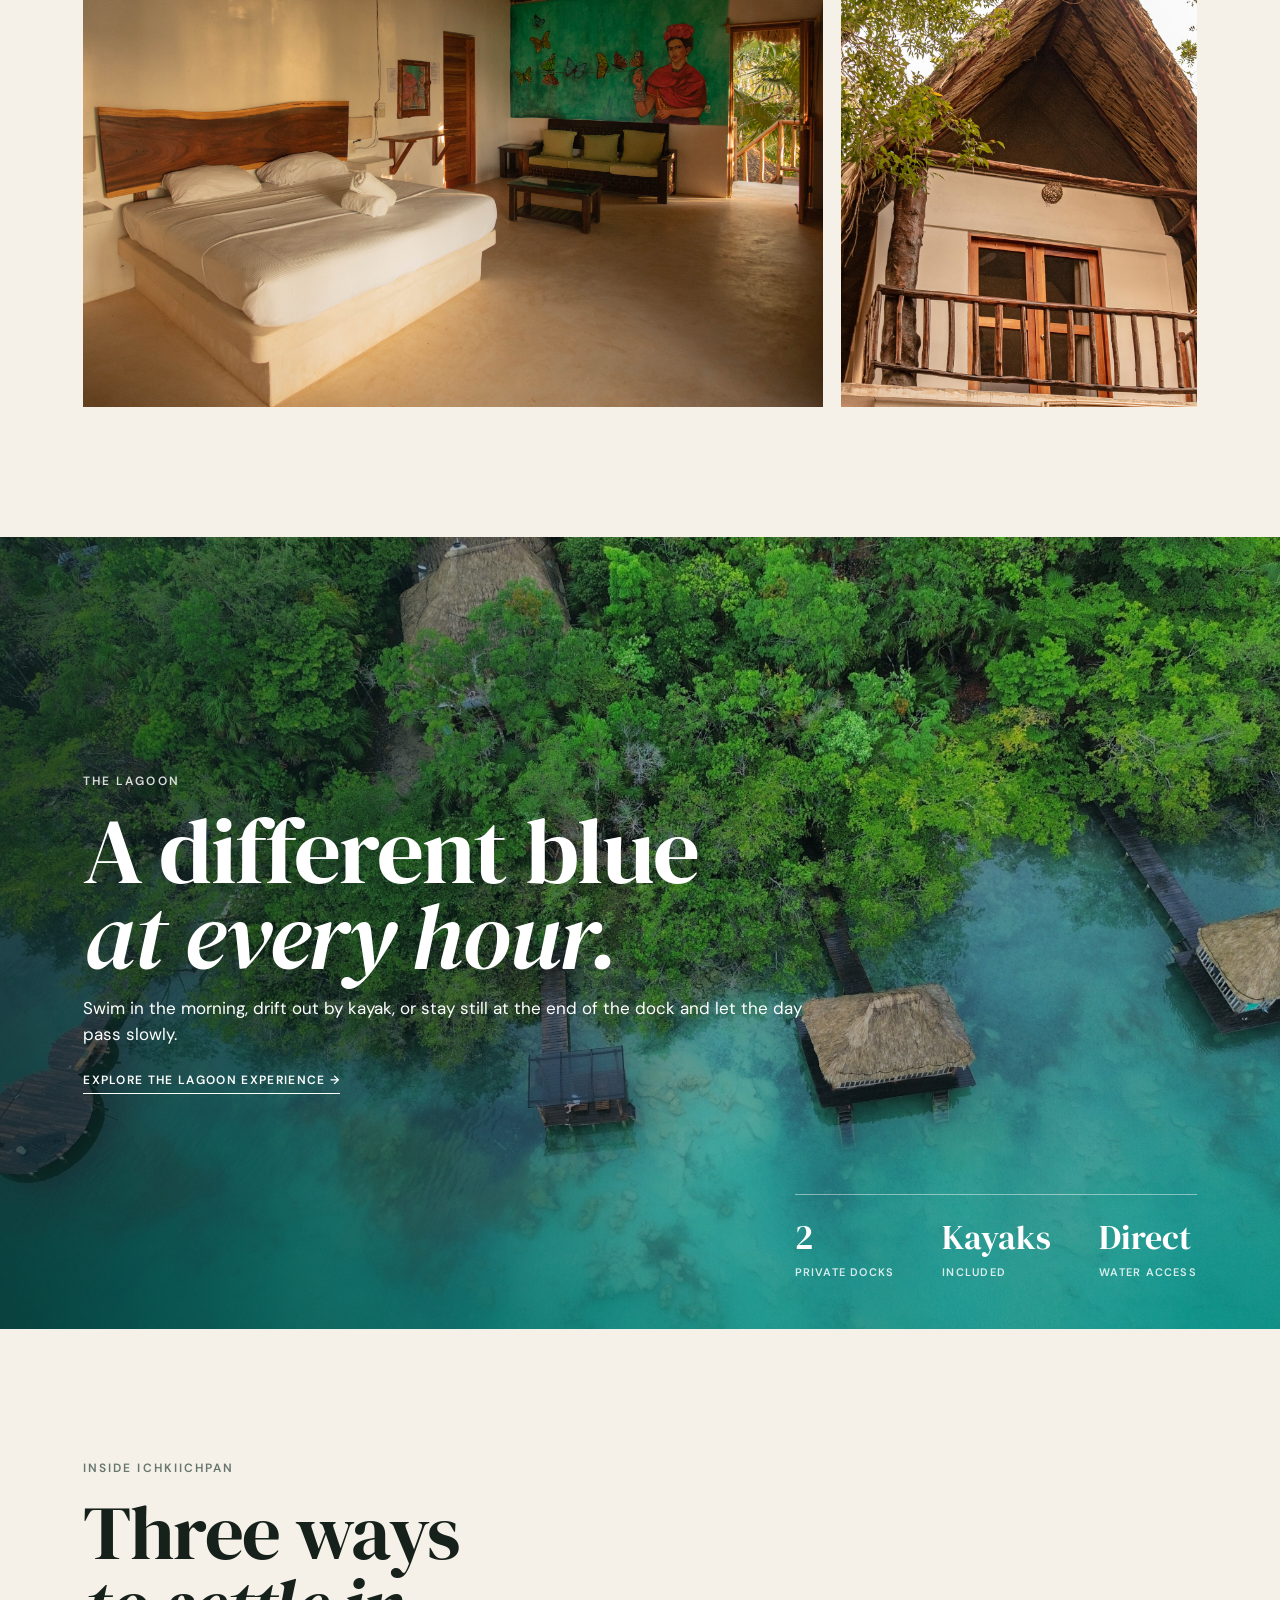
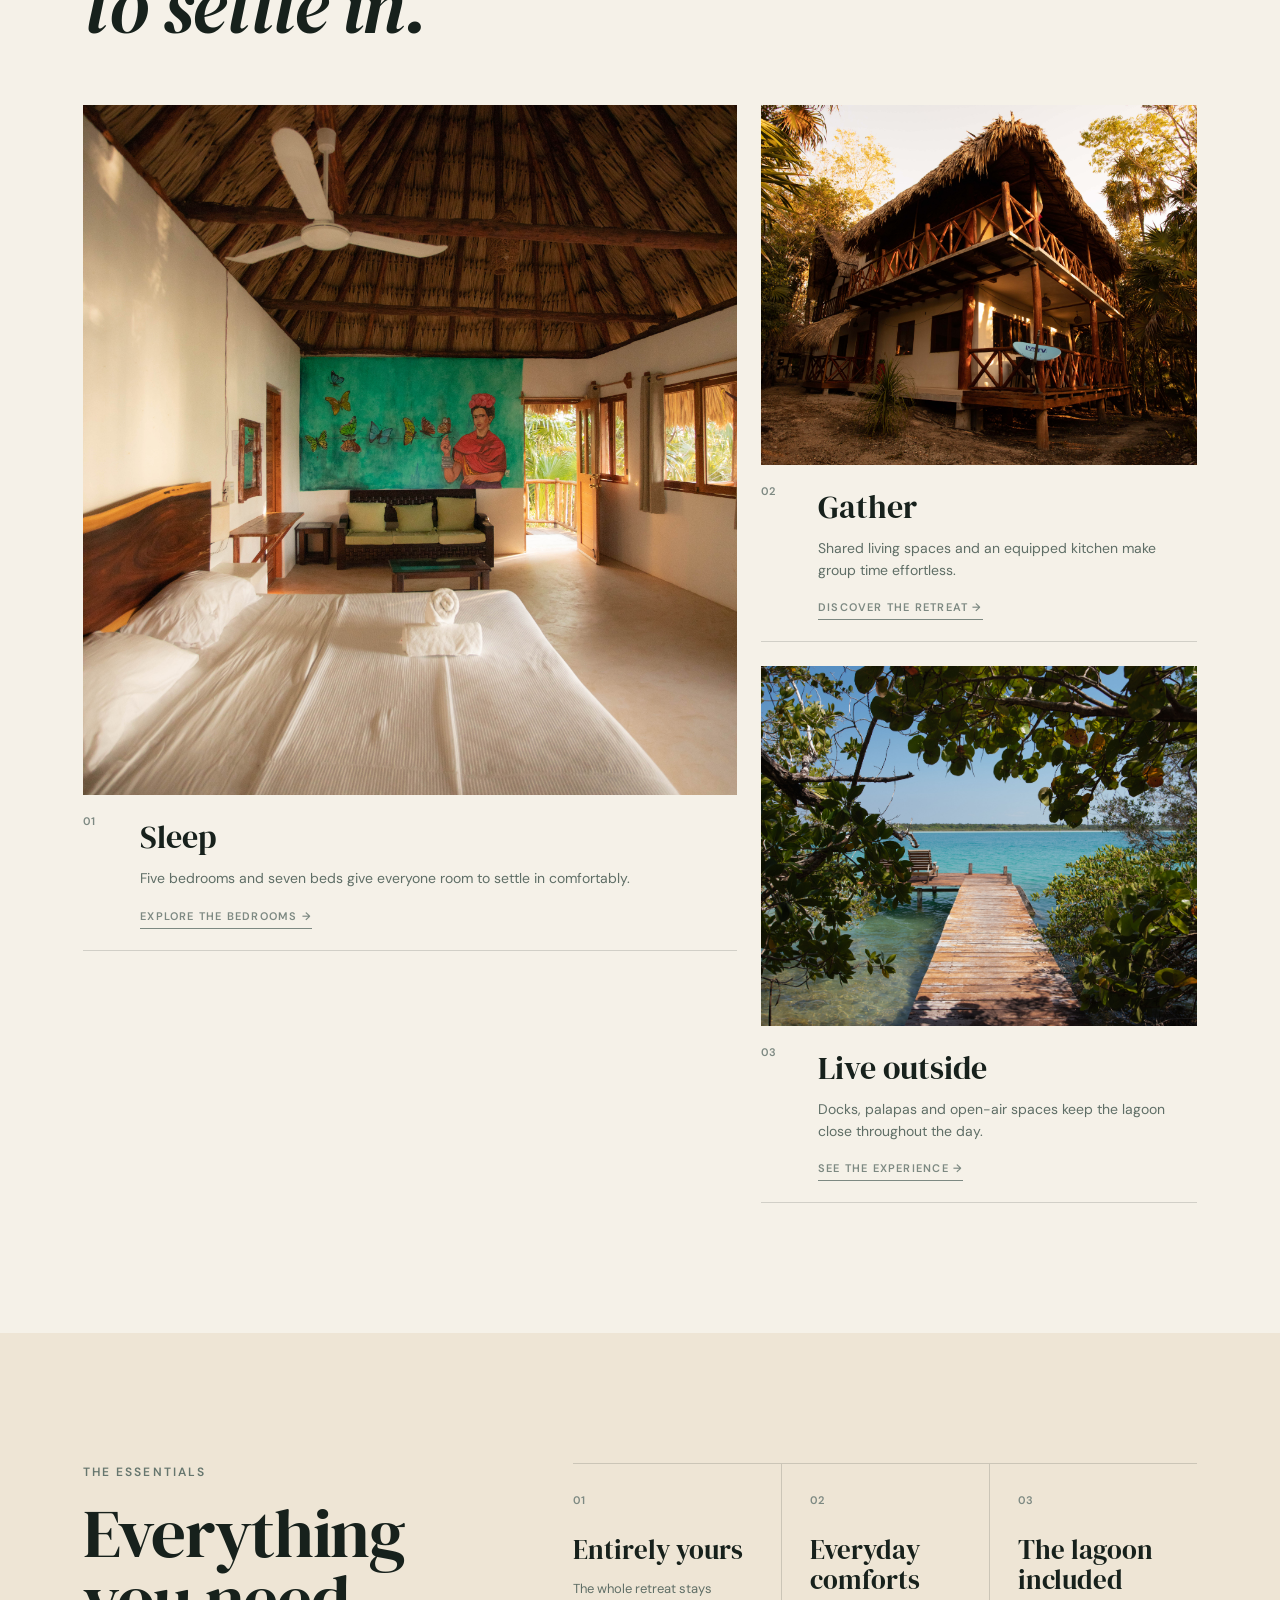
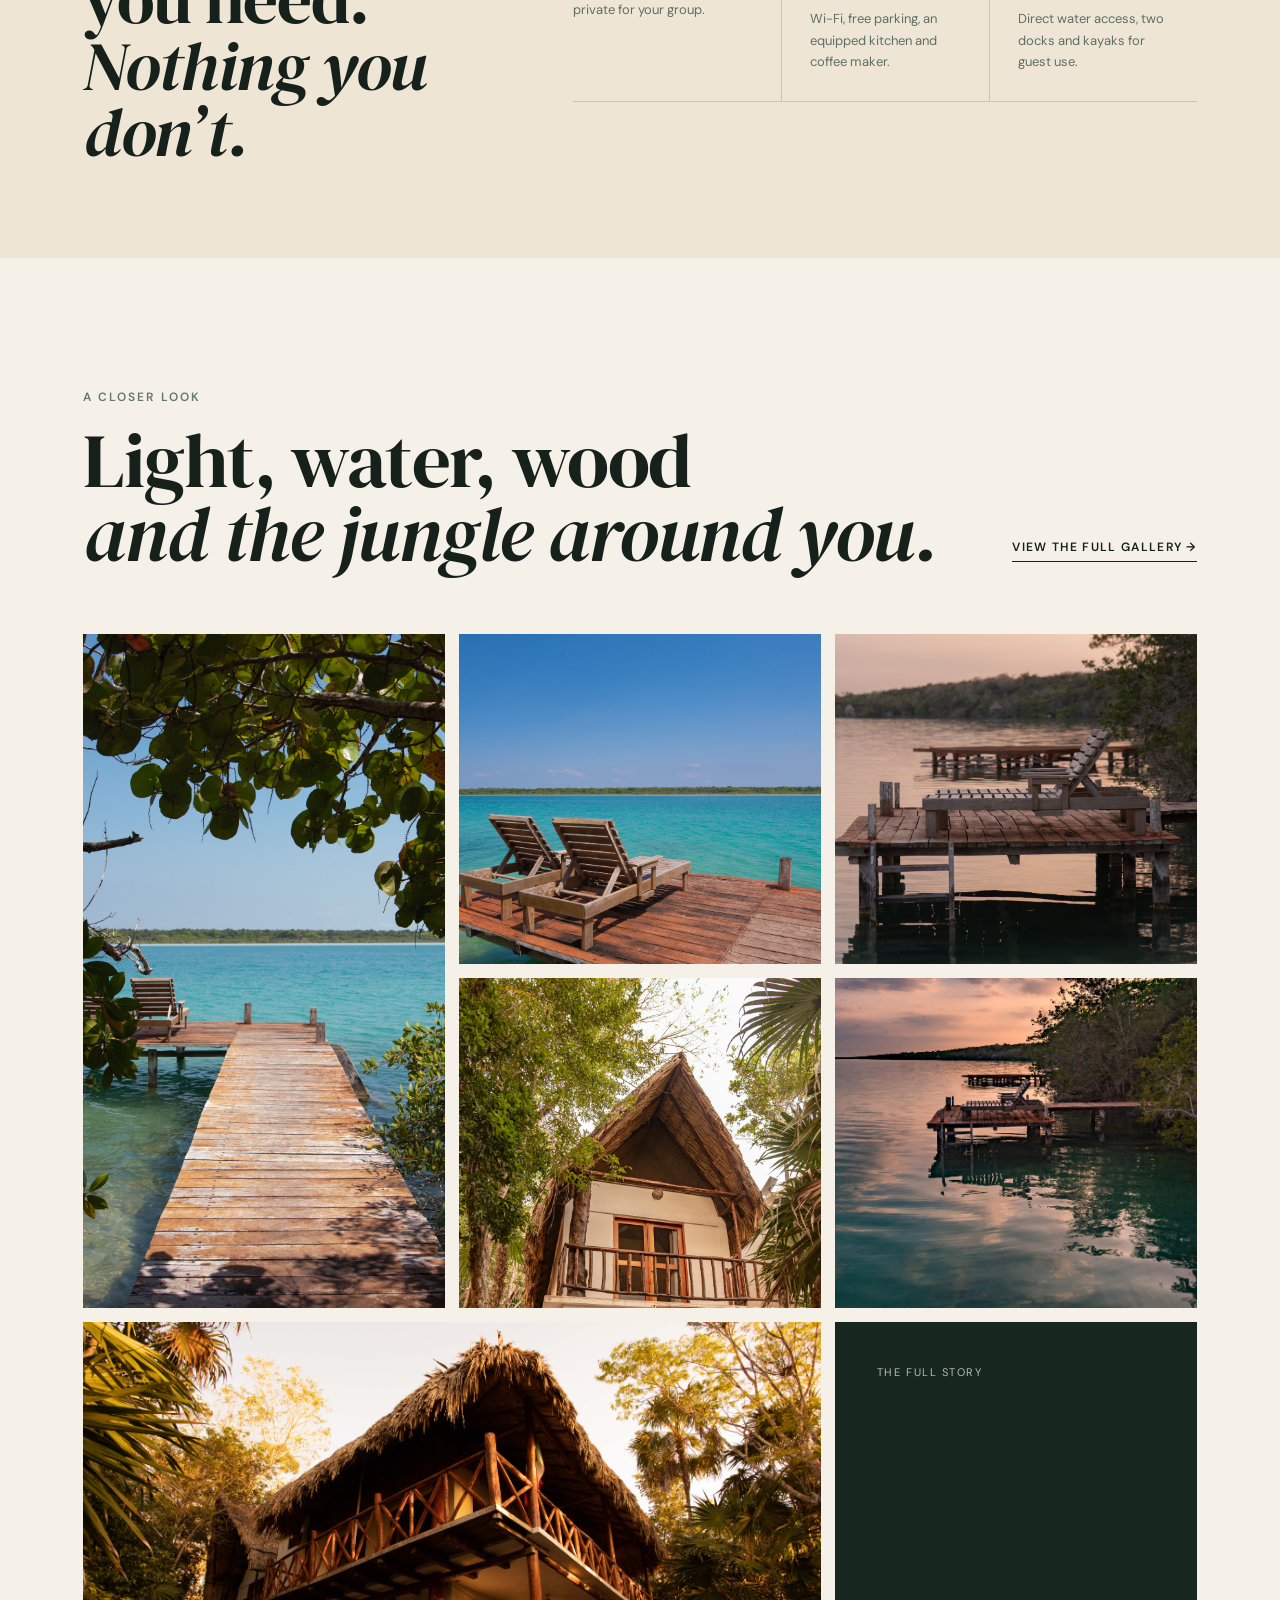
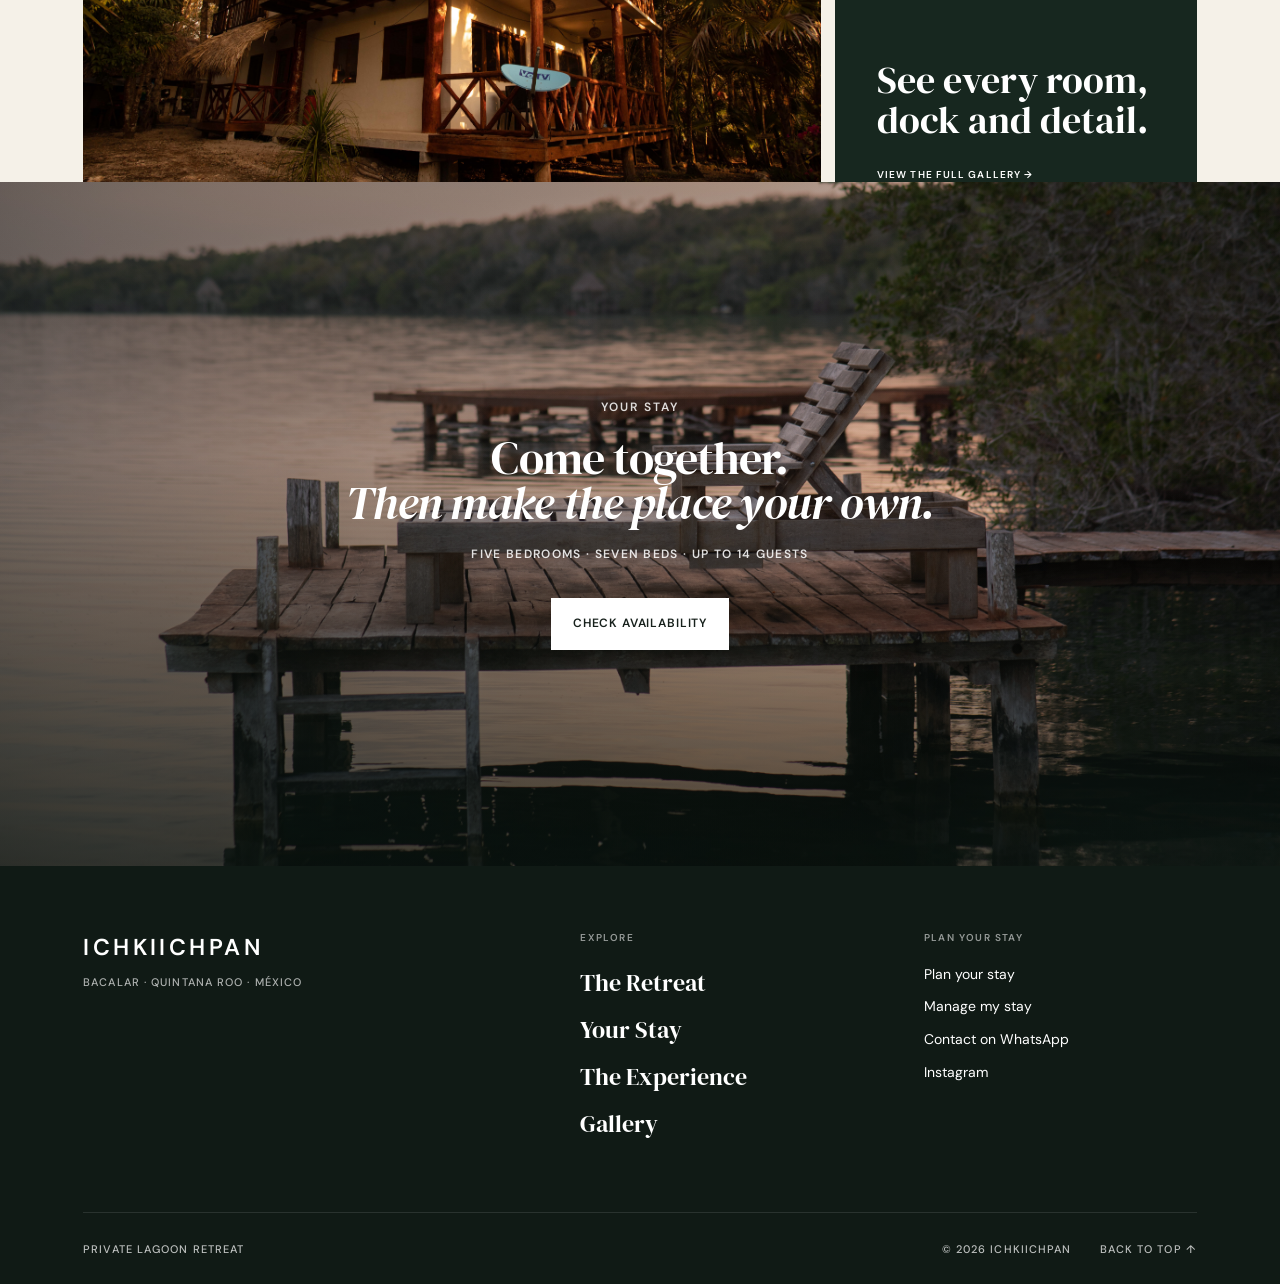
==== commit 9fb8bbf3: "Align revised mobile page patterns" ====
--- a/index.html
+++ b/index.html
@@ -21,8 +21,8 @@
   <link rel="stylesheet" href="styles.css?v=20260826-01" />
   <link rel="stylesheet" href="closing.css?v=20260824-01" />
   <link rel="stylesheet" href="social-float.css?v=20260824-04" />
-  <link rel="stylesheet" href="shared-public.css?v=20260827-01" />
-  <link rel="stylesheet" href="homepage-revision.css?v=20260827-01" />
+  <link rel="stylesheet" href="shared-public.css?v=20260904-01" />
+  <link rel="stylesheet" href="homepage-revision.css?v=20260904-01" />
   <script type="application/ld+json">{"@context":"https://schema.org","@type":"LodgingBusiness","name":"Ichkiichpan","description":"Private lagoon retreat for groups of up to 14 guests in Bacalar, Quintana Roo.","url":"https://anverabusinesssystems.github.io/ichkicchpan/","image":"https://anverabusinesssystems.github.io/ichkicchpan/assets/hero-sunset.jpg","address":{"@type":"PostalAddress","addressLocality":"Bacalar","addressRegion":"Quintana Roo","addressCountry":"MX"},"sameAs":["https://www.instagram.com/ichkiichpan.cabana/"]}</script>
 </head>
 <body>
@@ -37,20 +37,21 @@
     <div class="header-actions">
       <button class="lang-button" id="langButton" type="button" aria-label="Change language">EN <span>·</span> ES</button>
       <a class="outline-button" href="reservations.html#book" data-i18n="planStay">Plan your stay</a>
-      <button class="menu-button" id="menuButton" type="button" aria-label="Open menu"><span></span><span></span></button>
+      <button class="menu-button" id="menuButton" type="button" aria-label="Open menu" aria-controls="mobileMenu" aria-expanded="false"><span></span><span></span></button>
     </div>
   </header>
   <main id="top">
-    <section class="hero"><div class="hero-photo image-fallback" role="img" data-i18n-aria="heroImageAlt" aria-label="Sunset over the Bacalar lagoon from Ichkiichpan"></div><div class="hero-shade"></div><div class="hero-center"><p class="hero-name">ICHKIICHPAN</p><h1 data-i18n="heroLine">BETWEEN JUNGLE AND LAGOON</h1><span class="hero-rule"></span><p class="hero-location">BACALAR · QUINTANA ROO</p><p class="hero-summary" data-i18n="heroSummary">A private lagoon retreat for groups of up to 14.</p></div><div class="scroll-cue" aria-hidden="true"><span></span></div></section>
-    <section class="glance section-pad" id="glance"><div class="glance-head"><p class="kicker" data-i18n="glanceLabel">At a glance</p><h2 data-i18n="glanceTitle">A place<br><em>of your own.</em></h2></div><div class="fact-row" data-i18n-aria="propertyHighlightsAria" aria-label="Property highlights"><div><strong data-i18n="factPrivate">Private</strong><span data-i18n="factEntireRetreat">Entire retreat</span></div><div><strong>14</strong><span data-i18n="factGuests">Guests</span></div><div><strong>5</strong><span data-i18n="factBedrooms">Bedrooms</span></div><div><strong>7</strong><span data-i18n="factBeds">Beds</span></div><div><strong data-i18n="factDirect">Direct</strong><span data-i18n="factLagoon">Lagoon access</span></div></div><div class="glance-images"><div class="glance-main image-fallback glance-bedroom-photo" role="img" data-i18n-aria="glanceBedroomAlt" aria-label="Spacious bedroom at Ichkiichpan"></div><div class="glance-side image-fallback glance-property-photo" role="img" data-i18n-aria="glancePropertyAlt" aria-label="Ichkiichpan cabin surrounded by tropical vegetation"></div></div></section>
-    <section class="lagoon-story" id="lagoon"><div class="lagoon-image image-fallback aerial-photo" role="img" data-i18n-aria="lagoonImageAlt" aria-label="Aerial view of Ichkiichpan and its lagoon docks"></div><div class="lagoon-overlay"></div><div class="lagoon-copy"><p class="kicker light" data-i18n="lagoonLabel">The lagoon</p><h2 data-i18n="lagoonTitle">A different blue<br><em>at every hour.</em></h2><p data-i18n="lagoonBody">Swim in the morning, drift out by kayak, or stay still at the end of the dock and let the day pass slowly.</p><a class="text-link light-text-link" href="the-experience.html" data-i18n="exploreLagoon">Explore the lagoon experience →</a></div><div class="lagoon-stats"><div><strong>2</strong><span data-i18n="statDocks">private docks</span></div><div><strong data-i18n="statKayaks">Kayaks</strong><span data-i18n="statIncluded">included</span></div><div><strong data-i18n="statDirect">Direct</strong><span data-i18n="statAccess">water access</span></div></div></section>
-    <section class="spaces section-pad" id="spaces"><div class="section-heading"><p class="kicker" data-i18n="spacesLabel">Inside Ichkiichpan</p><h2 data-i18n="spacesTitle">Three ways<br><em>to settle in.</em></h2></div><div class="spaces-layout"><a class="space-card space-card-wide" href="your-stay.html"><div class="space-image image-fallback sleep-photo" role="img" data-i18n-aria="sleepAlt" aria-label="Double-bed room at Ichkiichpan"></div><div class="space-caption"><span>01</span><div><strong data-i18n="sleepTitle">Sleep</strong><p data-i18n="sleepBody">Five bedrooms and seven beds give everyone room to settle in comfortably.</p><span class="card-link" data-i18n="exploreBedrooms">Explore the bedrooms →</span></div></div></a><a class="space-card" href="the-retreat.html"><div class="space-image image-fallback gather-photo" role="img" data-i18n-aria="gatherAlt" aria-label="Spacious interior beneath the palapa roof"></div><div class="space-caption"><span>02</span><div><strong data-i18n="gatherTitle">Gather</strong><p data-i18n="gatherBody">Shared living spaces and an equipped kitchen make group time effortless.</p><span class="card-link" data-i18n="discoverRetreat">Discover the retreat →</span></div></div></a><a class="space-card" href="the-experience.html"><div class="space-image image-fallback outside-photo" role="img" data-i18n-aria="outsideAlt" aria-label="Ichkiichpan cabin and open-air living spaces"></div><div class="space-caption"><span>03</span><div><strong data-i18n="outsideTitle">Live outside</strong><p data-i18n="outsideBody">Docks, palapas and open-air spaces keep the lagoon close throughout the day.</p><span class="card-link" data-i18n="seeExperience">See the experience →</span></div></div></a></div></section>
+    <section class="hero"><div class="hero-photo image-fallback" role="img" data-i18n-aria="heroImageAlt" aria-label="Sunset over the Bacalar lagoon from Ichkiichpan"></div><div class="hero-shade"></div><div class="hero-center"><p class="hero-name">ICHKIICHPAN</p><h1 data-i18n="heroLine">BETWEEN JUNGLE AND LAGOON</h1><span class="hero-rule"></span><p class="hero-location">BACALAR · QUINTANA ROO</p><p class="hero-summary" data-i18n="heroSummary">A private lagoon retreat for groups of up to 14.</p><a class="mobile-hero-cta" href="reservations.html#book" data-i18n="checkAvailability">Check availability</a></div><div class="scroll-cue" aria-hidden="true"><span></span></div></section>
+    <section class="glance section-pad" id="glance"><div class="glance-head"><p class="kicker" data-i18n="glanceLabel">At a glance</p><h2 data-i18n="glanceTitle">A place<br><em>of your own.</em></h2></div><div class="fact-row" data-i18n-aria="propertyHighlightsAria" aria-label="Property highlights"><div><strong data-i18n="factPrivate">Private</strong><span data-i18n="factEntireRetreat">Entire retreat</span></div><div><strong>14</strong><span data-i18n="factGuests">Guests</span></div><div><strong>5</strong><span data-i18n="factBedrooms">Bedrooms</span></div><div><strong>7</strong><span data-i18n="factBeds">Beds</span></div><div><strong data-i18n="factDirect">Direct</strong><span data-i18n="factLagoon">Lagoon access</span></div></div><div class="glance-images"><div class="glance-main image-fallback glance-bedroom-photo" role="img" data-i18n-aria="glanceBedroomAlt" aria-label="Spacious bedroom at Ichkiichpan"></div><div class="glance-side image-fallback glance-property-photo mobile-lazy-bg" role="img" data-i18n-aria="glancePropertyAlt" aria-label="Ichkiichpan cabin surrounded by tropical vegetation"></div></div></section>
+    <section class="lagoon-story" id="lagoon"><div class="lagoon-image image-fallback aerial-photo mobile-lazy-bg" role="img" data-i18n-aria="lagoonImageAlt" aria-label="Aerial view of Ichkiichpan and its lagoon docks"></div><div class="lagoon-overlay"></div><div class="lagoon-copy"><p class="kicker light" data-i18n="lagoonLabel">The lagoon</p><h2 data-i18n="lagoonTitle">A different blue<br><em>at every hour.</em></h2><p data-i18n="lagoonBody">Swim in the morning, drift out by kayak, or stay still at the end of the dock and let the day pass slowly.</p><a class="text-link light-text-link" href="the-experience.html" data-i18n="exploreLagoon">Explore the lagoon experience →</a></div><div class="lagoon-stats"><div><strong>2</strong><span data-i18n="statDocks">private docks</span></div><div><strong data-i18n="statKayaks">Kayaks</strong><span data-i18n="statIncluded">included</span></div><div><strong data-i18n="statDirect">Direct</strong><span data-i18n="statAccess">water access</span></div></div></section>
+    <section class="spaces section-pad" id="spaces"><div class="section-heading"><p class="kicker" data-i18n="spacesLabel">Inside Ichkiichpan</p><h2 data-i18n="spacesTitle">Three ways<br><em>to settle in.</em></h2></div><div class="spaces-layout"><a class="space-card space-card-wide" href="your-stay.html"><div class="space-image image-fallback sleep-photo mobile-lazy-bg" role="img" data-i18n-aria="sleepAlt" aria-label="Double-bed room at Ichkiichpan"></div><div class="space-caption"><span>01</span><div><strong data-i18n="sleepTitle">Sleep</strong><p data-i18n="sleepBody">Five bedrooms and seven beds give everyone room to settle in comfortably.</p><span class="card-link" data-i18n="exploreBedrooms">Explore the bedrooms →</span></div></div></a><a class="space-card" href="the-retreat.html"><div class="space-image image-fallback gather-photo mobile-lazy-bg" role="img" data-i18n-aria="gatherAlt" aria-label="Spacious interior beneath the palapa roof"></div><div class="space-caption"><span>02</span><div><strong data-i18n="gatherTitle">Gather</strong><p data-i18n="gatherBody">Shared living spaces and an equipped kitchen make group time effortless.</p><span class="card-link" data-i18n="discoverRetreat">Discover the retreat →</span></div></div></a><a class="space-card" href="the-experience.html"><div class="space-image image-fallback outside-photo mobile-lazy-bg" role="img" data-i18n-aria="outsideAlt" aria-label="Ichkiichpan cabin and open-air living spaces"></div><div class="space-caption"><span>03</span><div><strong data-i18n="outsideTitle">Live outside</strong><p data-i18n="outsideBody">Docks, palapas and open-air spaces keep the lagoon close throughout the day.</p><span class="card-link" data-i18n="seeExperience">See the experience →</span></div></div></a></div></section>
     <section class="practical section-pad" aria-labelledby="practicalTitle"><div class="practical-heading"><p class="kicker" data-i18n="practicalLabel">The essentials</p><h2 id="practicalTitle" data-i18n="practicalTitle">Everything you need.<br><em>Nothing you don’t.</em></h2></div><div class="practical-grid"><div><span>01</span><strong data-i18n="privateTitle">Entirely yours</strong><p data-i18n="privateBody">The whole retreat stays private for your group.</p></div><div><span>02</span><strong data-i18n="comfortTitle">Everyday comforts</strong><p data-i18n="comfortBody">Wi-Fi, free parking, an equipped kitchen and coffee maker.</p></div><div><span>03</span><strong data-i18n="waterTitle">The lagoon included</strong><p data-i18n="waterBody">Direct water access, two docks and kayaks for guest use.</p></div></div></section>
-    <section class="gallery section-pad" id="gallery"><div class="section-heading gallery-heading"><div><p class="kicker" data-i18n="galleryLabel">A closer look</p><h2 data-i18n="galleryTitle">Light, water, wood<br><em>and the jungle around you.</em></h2></div><a class="text-link gallery-link" href="gallery.html" data-i18n="viewGallery">View the full gallery →</a></div><div class="gallery-grid"><div class="gallery-tile tall image-fallback jungle-dock-photo" role="img" data-i18n-aria="galleryDockAlt" aria-label="Private dock framed by jungle foliage"></div><div class="gallery-tile image-fallback blue-water-photo" role="img" data-i18n-aria="galleryWaterAlt" aria-label="Turquoise Bacalar lagoon"></div><div class="gallery-tile image-fallback sunset-dock-photo" role="img" data-i18n-aria="gallerySunsetAlt" aria-label="Private dock at sunset"></div><div class="gallery-tile image-fallback cabin-gallery-photo" role="img" data-i18n-aria="galleryCabinAlt" aria-label="Ichkiichpan cabin in the jungle"></div><div class="gallery-tile image-fallback mosaic-outdoor-photo" role="img" data-i18n-aria="galleryOutdoorAlt" aria-label="Lagoon-side outdoor living at Ichkiichpan"></div><div class="gallery-tile wide image-fallback mosaic-house-photo" role="img" data-i18n-aria="galleryHouseAlt" aria-label="Main Ichkiichpan cabin among tropical trees"></div><a class="gallery-cta-card" href="gallery.html"><span data-i18n="galleryCtaLabel">The full story</span><strong data-i18n="galleryCtaTitle">See every room,<br>dock and detail.</strong><span class="card-link" data-i18n="viewGallery">View the full gallery →</span></a></div></section>
-    <section class="shared-closing"><div class="shared-closing-image"></div><div class="shared-closing-shade"></div><div class="shared-closing-copy"><p class="kicker light" data-i18n="closingLabel">Your stay</p><h2 data-i18n="closingTitle">Come together.<br><em>Then make the place your own.</em></h2><p class="closing-assurance" data-i18n="closingAssurance">Five bedrooms · Seven beds · Up to 14 guests</p><a class="solid-button light-button" href="reservations.html#book" data-i18n="planStay">Plan your stay</a></div></section>
+    <section class="gallery section-pad" id="gallery"><div class="section-heading gallery-heading"><div><p class="kicker" data-i18n="galleryLabel">A closer look</p><h2 data-i18n="galleryTitle">Light, water, wood<br><em>and the jungle around you.</em></h2></div><a class="text-link gallery-link" href="gallery.html" data-i18n="viewGallery">View the full gallery →</a></div><div class="gallery-grid"><div class="gallery-tile tall image-fallback jungle-dock-photo mobile-lazy-bg" role="img" data-i18n-aria="galleryDockAlt" aria-label="Private dock framed by jungle foliage"></div><div class="gallery-tile image-fallback blue-water-photo mobile-lazy-bg" role="img" data-i18n-aria="galleryWaterAlt" aria-label="Turquoise Bacalar lagoon"></div><div class="gallery-tile image-fallback sunset-dock-photo mobile-lazy-bg" role="img" data-i18n-aria="gallerySunsetAlt" aria-label="Private dock at sunset"></div><div class="gallery-tile image-fallback cabin-gallery-photo mobile-lazy-bg" role="img" data-i18n-aria="galleryCabinAlt" aria-label="Ichkiichpan cabin in the jungle"></div><div class="gallery-tile image-fallback mosaic-outdoor-photo mobile-lazy-bg" role="img" data-i18n-aria="galleryOutdoorAlt" aria-label="Lagoon-side outdoor living at Ichkiichpan"></div><div class="gallery-tile wide image-fallback mosaic-house-photo mobile-lazy-bg" role="img" data-i18n-aria="galleryHouseAlt" aria-label="Main Ichkiichpan cabin among tropical trees"></div><a class="gallery-cta-card" href="gallery.html"><span data-i18n="galleryCtaLabel">The full story</span><strong data-i18n="galleryCtaTitle">See every room,<br>dock and detail.</strong><span class="card-link" data-i18n="viewGallery">View the full gallery →</span></a></div></section>
+    <section class="shared-closing mobile-standard-closing"><div class="shared-closing-image mobile-lazy-bg"></div><div class="shared-closing-shade"></div><div class="shared-closing-copy"><p class="kicker light" data-i18n="closingLabel">Your stay</p><h2 data-i18n="closingTitle">Come together.<br><em>Then make the place your own.</em></h2><p class="closing-assurance" data-i18n="closingAssurance">Five bedrooms · Seven beds · Up to 14 guests</p><a class="solid-button light-button" href="reservations.html#book" data-shared="availability">Check availability</a></div></section>
   </main>
   <footer class="site-footer"></footer>
   <div class="social-float" aria-label="Contact Ichkiichpan"></div>
-  <div class="mobile-menu" id="mobileMenu" aria-hidden="true"><button class="mobile-close" id="menuClose" type="button" data-i18n="close">Close ×</button><nav><a href="the-retreat.html" data-i18n="navRetreat">The retreat</a><a href="your-stay.html" data-i18n="navStay">Your stay</a><a href="the-experience.html" data-i18n="navLagoon">The experience</a><a href="#gallery" data-i18n="navGallery">Gallery</a></nav><a class="solid-button" href="reservations.html#book" data-i18n="planStay">Plan your stay</a></div>
-  <script src="social-float.js?v=20260826-01"></script><script src="public-home.js?v=20260827-01"></script><script src="shared-public-ui.js?v=20260827-01"></script>
+  <div class="mobile-menu" id="mobileMenu" aria-hidden="true"><nav></nav></div>
+  <div class="mobile-booking-bar"><a href="reservations.html#book" data-i18n="checkAvailability">Check availability</a></div>
+  <script src="social-float.js?v=20260826-01"></script><script src="public-home.js?v=20260901-01"></script><script src="shared-public-ui.js?v=20260901-01"></script>
 </body></html>
--- a/shared-public.css
+++ b/shared-public.css
@@ -9,6 +9,10 @@
   padding: 8px 10px;
   border: 1px solid currentColor;
   border-radius: 999px;
+}
+
+.desktop-nav a[aria-current="page"]::after {
+  right: 0;
 }
 
 .site-footer {
@@ -75,6 +79,20 @@
   transform: translateY(8px);
 }
 
+.mobile-hero-cta,
+.mobile-booking-bar {
+  display: none;
+}
+
+.mobile-standard-closing .closing-assurance {
+  margin: 20px 0 0;
+  color: rgba(255, 255, 255, .86);
+  font-size: 12px;
+  font-weight: 600;
+  letter-spacing: .11em;
+  text-transform: uppercase;
+}
+
 @media (max-width: 900px) {
   .site-footer {
     grid-template-columns: 1fr 1fr;
@@ -86,6 +104,176 @@
 }
 
 @media (max-width: 760px) {
+  body.has-mobile-booking-bar {
+    padding-bottom: calc(68px + env(safe-area-inset-bottom));
+  }
+
+  .site-header {
+    min-height: 76px;
+    padding: 10px 16px;
+  }
+
+  .site-header.scrolled {
+    min-height: 68px;
+    padding: 7px 16px;
+  }
+
+  .site-header .wordmark {
+    width: 118px;
+    height: 54px;
+  }
+
+  .site-header .menu-button {
+    width: 44px;
+    height: 44px;
+    padding: 10px;
+  }
+
+  .mobile-menu {
+    padding: max(20px, env(safe-area-inset-top)) 20px calc(24px + env(safe-area-inset-bottom));
+  }
+
+  .mobile-menu-top {
+    display: flex;
+    align-items: center;
+    justify-content: space-between;
+  }
+
+  .mobile-menu-wordmark {
+    width: 126px;
+    height: 58px;
+    background: url("assets/logo-cropped.png") center/contain no-repeat;
+  }
+
+  .mobile-close {
+    min-width: 44px;
+    min-height: 44px;
+    padding: 8px 0 8px 12px;
+  }
+
+  .mobile-menu nav {
+    gap: 3px;
+    margin: 24px 0;
+    overflow-y: auto;
+  }
+
+  .mobile-menu nav a {
+    width: max-content;
+    max-width: 100%;
+    padding: 3px 0;
+    font-size: clamp(31px, 9.5vw, 41px);
+    line-height: 1.02;
+  }
+
+  .mobile-menu nav a[aria-current="page"] {
+    color: #66766e;
+  }
+
+  .mobile-menu-actions {
+    display: grid;
+    grid-template-columns: auto 1fr;
+    gap: 12px;
+    align-items: stretch;
+  }
+
+  .mobile-lang-button {
+    min-width: 76px;
+    min-height: 52px;
+    border: 1px solid var(--ink);
+    border-radius: 999px;
+    background: transparent;
+    color: var(--ink);
+    font-size: 11px;
+    font-weight: 600;
+    letter-spacing: .1em;
+  }
+
+  .mobile-lang-button span {
+    opacity: .45;
+  }
+
+  .mobile-menu-actions .solid-button {
+    min-height: 52px;
+    padding-right: 14px;
+    padding-left: 14px;
+    text-align: center;
+  }
+
+  .mobile-hero-cta {
+    display: inline-flex;
+    min-height: 48px;
+    align-items: center;
+    justify-content: center;
+    margin-top: 24px;
+    padding: 13px 20px;
+    border: 1px solid rgba(255, 255, 255, .82);
+    color: #fff;
+    font-size: 10px;
+    font-weight: 600;
+    letter-spacing: .1em;
+    text-transform: uppercase;
+  }
+
+  .mobile-booking-bar {
+    position: fixed;
+    z-index: 80;
+    right: 0;
+    bottom: 0;
+    left: 0;
+    display: block;
+    padding: 8px 12px calc(8px + env(safe-area-inset-bottom));
+    border-top: 1px solid rgba(23, 33, 28, .14);
+    background: rgba(245, 241, 232, .96);
+    backdrop-filter: blur(16px);
+  }
+
+  .mobile-booking-bar a {
+    display: flex;
+    min-height: 48px;
+    align-items: center;
+    justify-content: center;
+    background: var(--green);
+    color: #fff;
+    font-size: 11px;
+    font-weight: 600;
+    letter-spacing: .09em;
+    text-transform: uppercase;
+  }
+
+  .mobile-lazy-bg:not(.is-loaded) {
+    background-image: none !important;
+    background-color: #516a5d;
+  }
+
+  .mobile-standard-closing {
+    min-height: 570px;
+  }
+
+  .mobile-standard-closing .shared-closing-image {
+    background-image: url("assets/retreat-closing-mobile.jpg");
+  }
+
+  .mobile-standard-closing .shared-closing-copy {
+    padding: 72px 20px 102px;
+  }
+
+  .mobile-standard-closing .shared-closing-copy h2 {
+    font-size: 34px;
+    line-height: 1.02;
+  }
+
+  .mobile-standard-closing .closing-assurance {
+    max-width: 300px;
+    margin: 18px auto 0;
+    font-size: 10px;
+    line-height: 1.6;
+  }
+
+  .mobile-standard-closing .shared-closing-copy .solid-button {
+    width: min(100%, 320px);
+    margin-top: 26px;
+  }
+
   .site-footer {
     grid-template-columns: 1fr;
     gap: 38px;
@@ -102,4 +290,20 @@
   .social-float {
     right: 16px;
   }
-}
+
+  .has-mobile-booking-bar .social-float {
+    right: 12px;
+    bottom: calc(82px + env(safe-area-inset-bottom));
+  }
+
+  .has-mobile-booking-bar .social-float-link {
+    width: 42px;
+    height: 42px;
+  }
+}
+
+@media (max-width: 380px) {
+  .mobile-menu nav a {
+    font-size: 30px;
+  }
+}
--- a/homepage-revision.css
+++ b/homepage-revision.css
@@ -186,15 +186,6 @@
   margin-top: 26px;
 }
 
-.closing-assurance {
-  margin: 22px 0 0;
-  color: rgba(255, 255, 255, .86);
-  font-size: 12px;
-  font-weight: 600;
-  letter-spacing: .11em;
-  text-transform: uppercase;
-}
-
 @media (max-width: 1050px) {
   .practical {
     grid-template-columns: 1fr;
@@ -211,6 +202,48 @@
 }
 
 @media (max-width: 760px) {
+  .hero {
+    height: 100svh;
+    min-height: 600px;
+  }
+
+  .hero-photo {
+    background-image: url("assets/hero.webp");
+    background-position: 34% center;
+  }
+
+  .hero-shade {
+    background: linear-gradient(180deg, rgba(7,17,13,.3), rgba(7,17,13,.06) 38%, rgba(7,17,13,.42)), linear-gradient(90deg, rgba(8,17,13,.22), rgba(8,17,13,.02), rgba(8,17,13,.18));
+  }
+
+  .hero-center {
+    padding: 48px 20px 82px;
+    transform: none;
+  }
+
+  .hero-name {
+    max-width: 100%;
+    font-size: clamp(43px, 13vw, 52px);
+    line-height: .9;
+    white-space: nowrap;
+  }
+
+  .hero-center h1,
+  .hero-location {
+    font-size: 9px;
+    letter-spacing: .2em;
+    text-indent: .2em;
+  }
+
+  .hero-center h1 {
+    margin-top: 18px;
+  }
+
+  .hero-rule {
+    width: 48px;
+    margin: 15px 0;
+  }
+
   .hero-summary {
     max-width: 300px;
     margin-top: 14px;
@@ -218,8 +251,174 @@
     line-height: 1.5;
   }
 
+  .scroll-cue {
+    bottom: 86px;
+    height: 36px;
+  }
+
+  .section-pad {
+    padding: 72px 20px;
+  }
+
+  .glance {
+    padding-top: 76px;
+    padding-bottom: 68px;
+  }
+
+  .glance-head {
+    margin-bottom: 32px;
+  }
+
+  .intro-copy h2,
+  .section-heading h2,
+  .glance-head h2,
+  .practical-heading h2 {
+    font-size: clamp(44px, 12vw, 52px);
+    line-height: .96;
+  }
+
+  .fact-row {
+    margin-bottom: 32px;
+  }
+
+  .fact-row div {
+    min-width: 0;
+    padding: 16px 8px 16px 0;
+  }
+
+  .fact-row div:nth-child(even) {
+    padding-left: 16px;
+    border-left: 1px solid var(--line);
+  }
+
+  .fact-row div:last-child {
+    grid-column: 1 / -1;
+    border-left: 0;
+    padding-left: 0;
+  }
+
+  .fact-row strong {
+    font-size: clamp(30px, 9.5vw, 38px);
+    overflow-wrap: anywhere;
+  }
+
+  .glance-images {
+    display: flex;
+    gap: 12px;
+    margin-right: -20px;
+    overflow-x: auto;
+    padding-right: 20px;
+    scroll-padding-left: 0;
+    scroll-snap-type: x mandatory;
+    scrollbar-width: none;
+  }
+
+  .glance-images::-webkit-scrollbar,
+  .gallery-grid::-webkit-scrollbar {
+    display: none;
+  }
+
+  .glance-main,
+  .glance-side {
+    width: min(82vw, 390px);
+    height: 430px;
+    flex: 0 0 auto;
+    scroll-snap-align: start;
+  }
+
+  .glance-main {
+    background-image: url("assets/room-king.webp");
+  }
+
+  .lagoon-story {
+    min-height: 680px;
+  }
+
+  .lagoon-copy {
+    padding: 0 20px 148px;
+  }
+
+  .lagoon-copy h2 {
+    font-size: clamp(46px, 12.5vw, 56px);
+  }
+
+  .lagoon-copy p:last-child {
+    max-width: 330px;
+    margin-top: 22px;
+    font-size: 15px;
+    line-height: 1.65;
+  }
+
+  .lagoon-copy .text-link {
+    margin-top: 16px;
+    padding: 8px 0 5px;
+  }
+
+  .lagoon-stats {
+    right: 20px;
+    bottom: 22px;
+    left: 20px;
+    gap: 8px;
+  }
+
+  .lagoon-stats strong {
+    font-size: 27px;
+  }
+
+  .lagoon-stats span {
+    max-width: 86px;
+    line-height: 1.35;
+  }
+
+  .section-heading {
+    margin-bottom: 34px;
+  }
+
+  .space-card {
+    margin-bottom: 34px;
+  }
+
+  .space-image,
+  .space-card-wide .space-image {
+    height: 360px;
+  }
+
+  .space-card-wide .space-image {
+    height: 410px;
+  }
+
+  .space-caption {
+    grid-template-columns: 30px 1fr;
+    gap: 10px;
+    padding-top: 16px;
+  }
+
+  .space-caption strong {
+    font-size: 28px;
+  }
+
+  .space-caption p {
+    margin-top: 4px;
+    font-size: 13px;
+  }
+
+  .card-link {
+    min-height: 36px;
+    padding-top: 7px;
+  }
+
+  .practical {
+    gap: 30px;
+    padding-top: 72px;
+    padding-bottom: 62px;
+  }
+
   .practical-grid {
     grid-template-columns: 1fr;
+  }
+
+  .practical-grid > div {
+    padding: 20px 0 12px;
   }
 
   .practical-grid > div + div {
@@ -227,12 +426,77 @@
     padding-left: 0;
   }
 
+  .practical-grid span {
+    margin-bottom: 14px;
+  }
+
+  .practical-grid strong {
+    font-size: 25px;
+  }
+
+  .practical-grid p {
+    margin: 8px 0 12px;
+  }
+
+  .gallery {
+    padding-bottom: 68px;
+  }
+
   .gallery-link {
-    margin-top: 24px;
+    min-height: 40px;
+    margin-top: 18px;
+    padding-top: 8px;
+  }
+
+  .gallery-grid {
+    display: flex;
+    grid-auto-rows: auto;
+    gap: 12px;
+    margin-right: -20px;
+    overflow-x: auto;
+    padding-right: 20px;
+    scroll-padding-left: 0;
+    scroll-snap-type: x mandatory;
+    scrollbar-width: none;
+  }
+
+  .gallery-tile,
+  .gallery-tile.tall,
+  .gallery-tile.wide {
+    width: min(82vw, 390px);
+    height: 430px;
+    min-height: 430px;
+    flex: 0 0 auto;
+    scroll-snap-align: start;
   }
 
   .gallery-cta-card {
-    min-height: 380px;
+    display: none;
+  }
+
+  .site-footer {
+    padding-bottom: 36px;
+  }
+}
+
+@media (max-width: 380px) {
+  .hero-name {
+    font-size: 42px;
+  }
+
+  .hero-center h1,
+  .hero-location {
+    font-size: 8px;
+    letter-spacing: .17em;
+    text-indent: .17em;
+  }
+
+  .glance-main,
+  .glance-side,
+  .gallery-tile,
+  .gallery-tile.tall,
+  .gallery-tile.wide {
+    width: 84vw;
   }
 }
 
